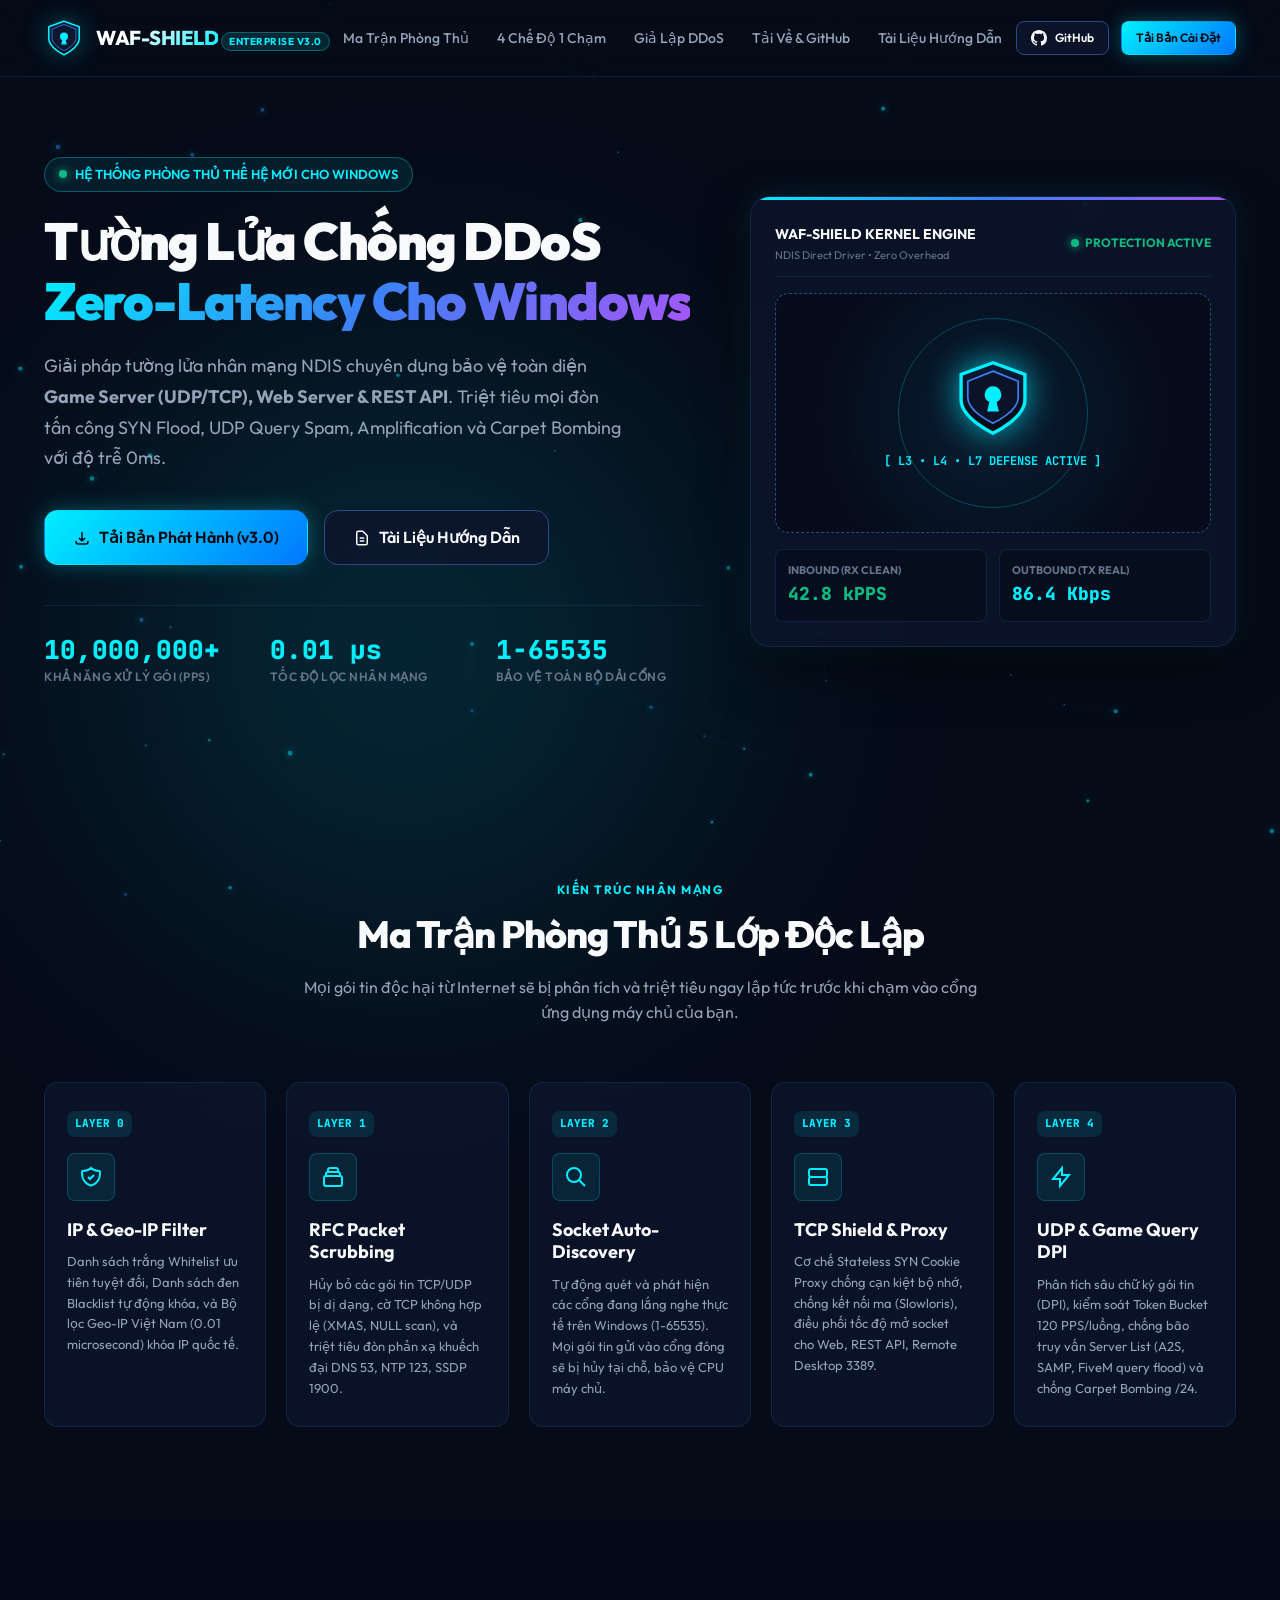
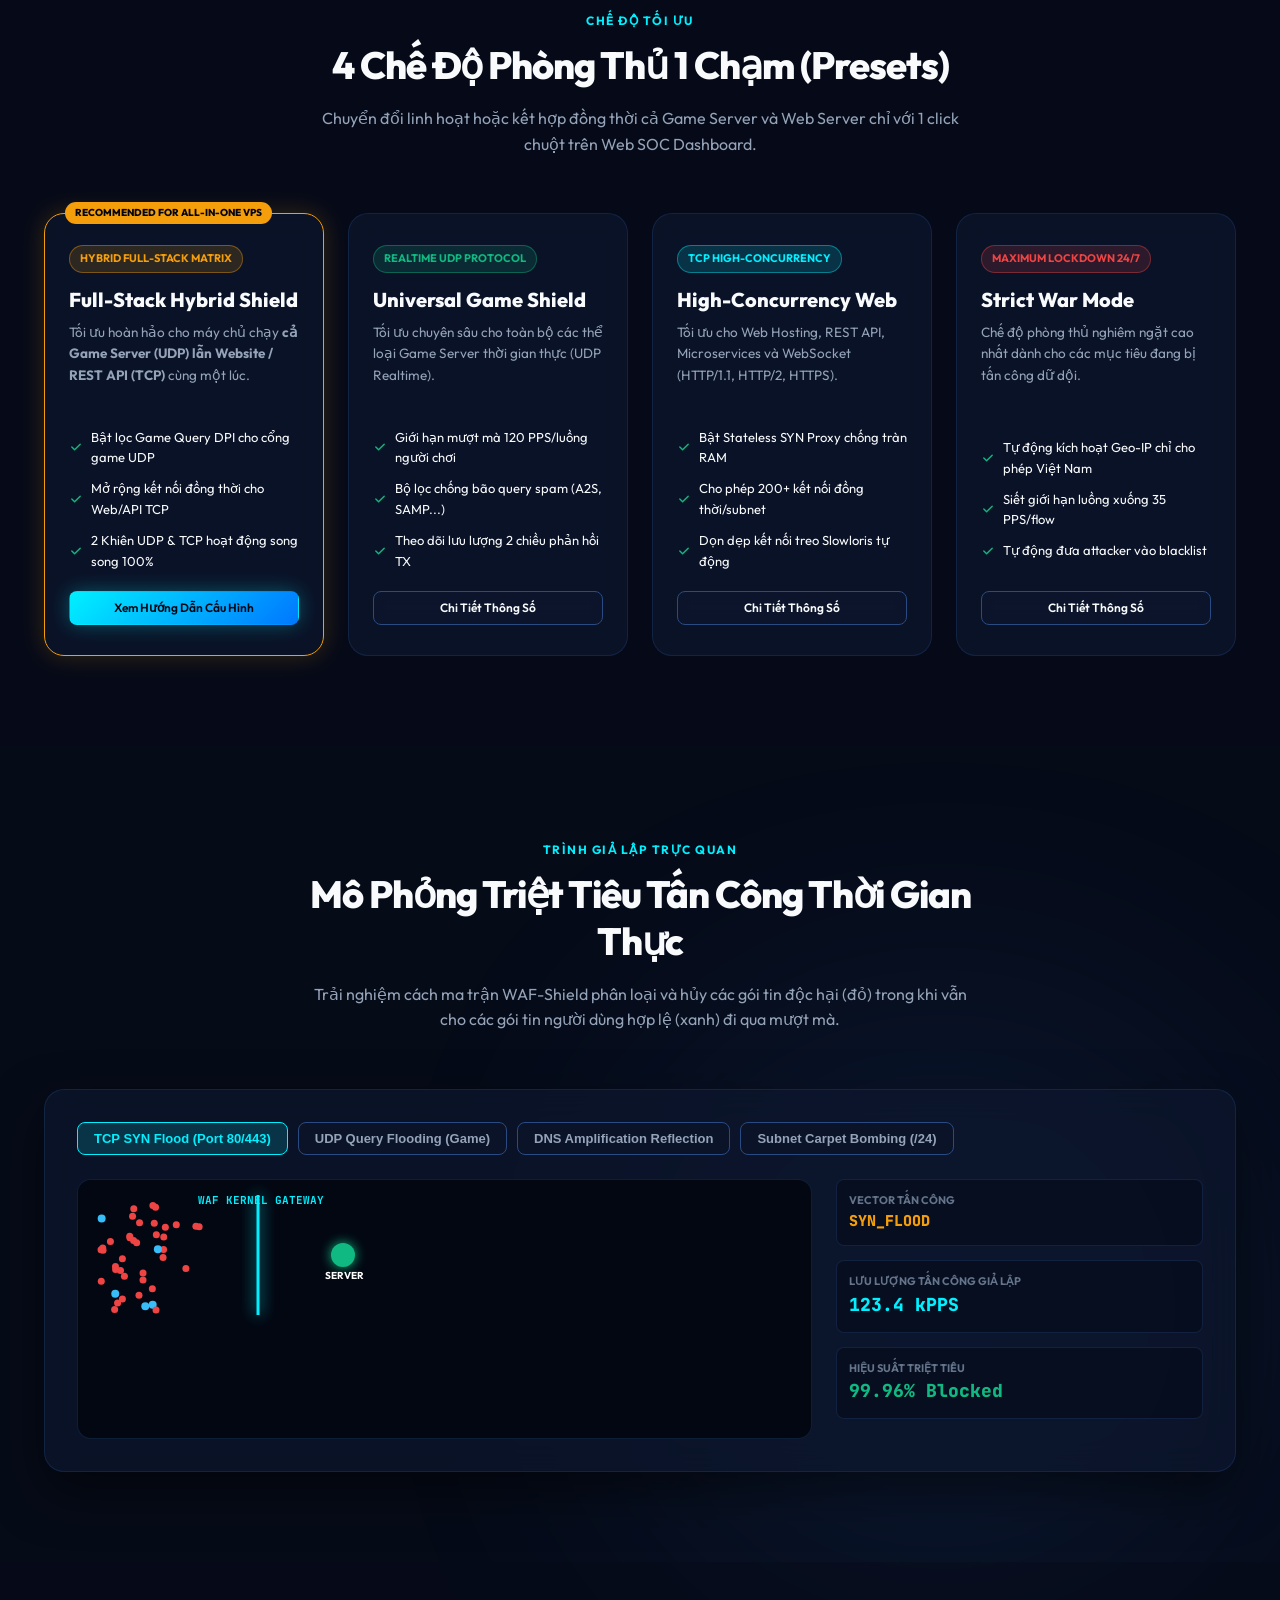
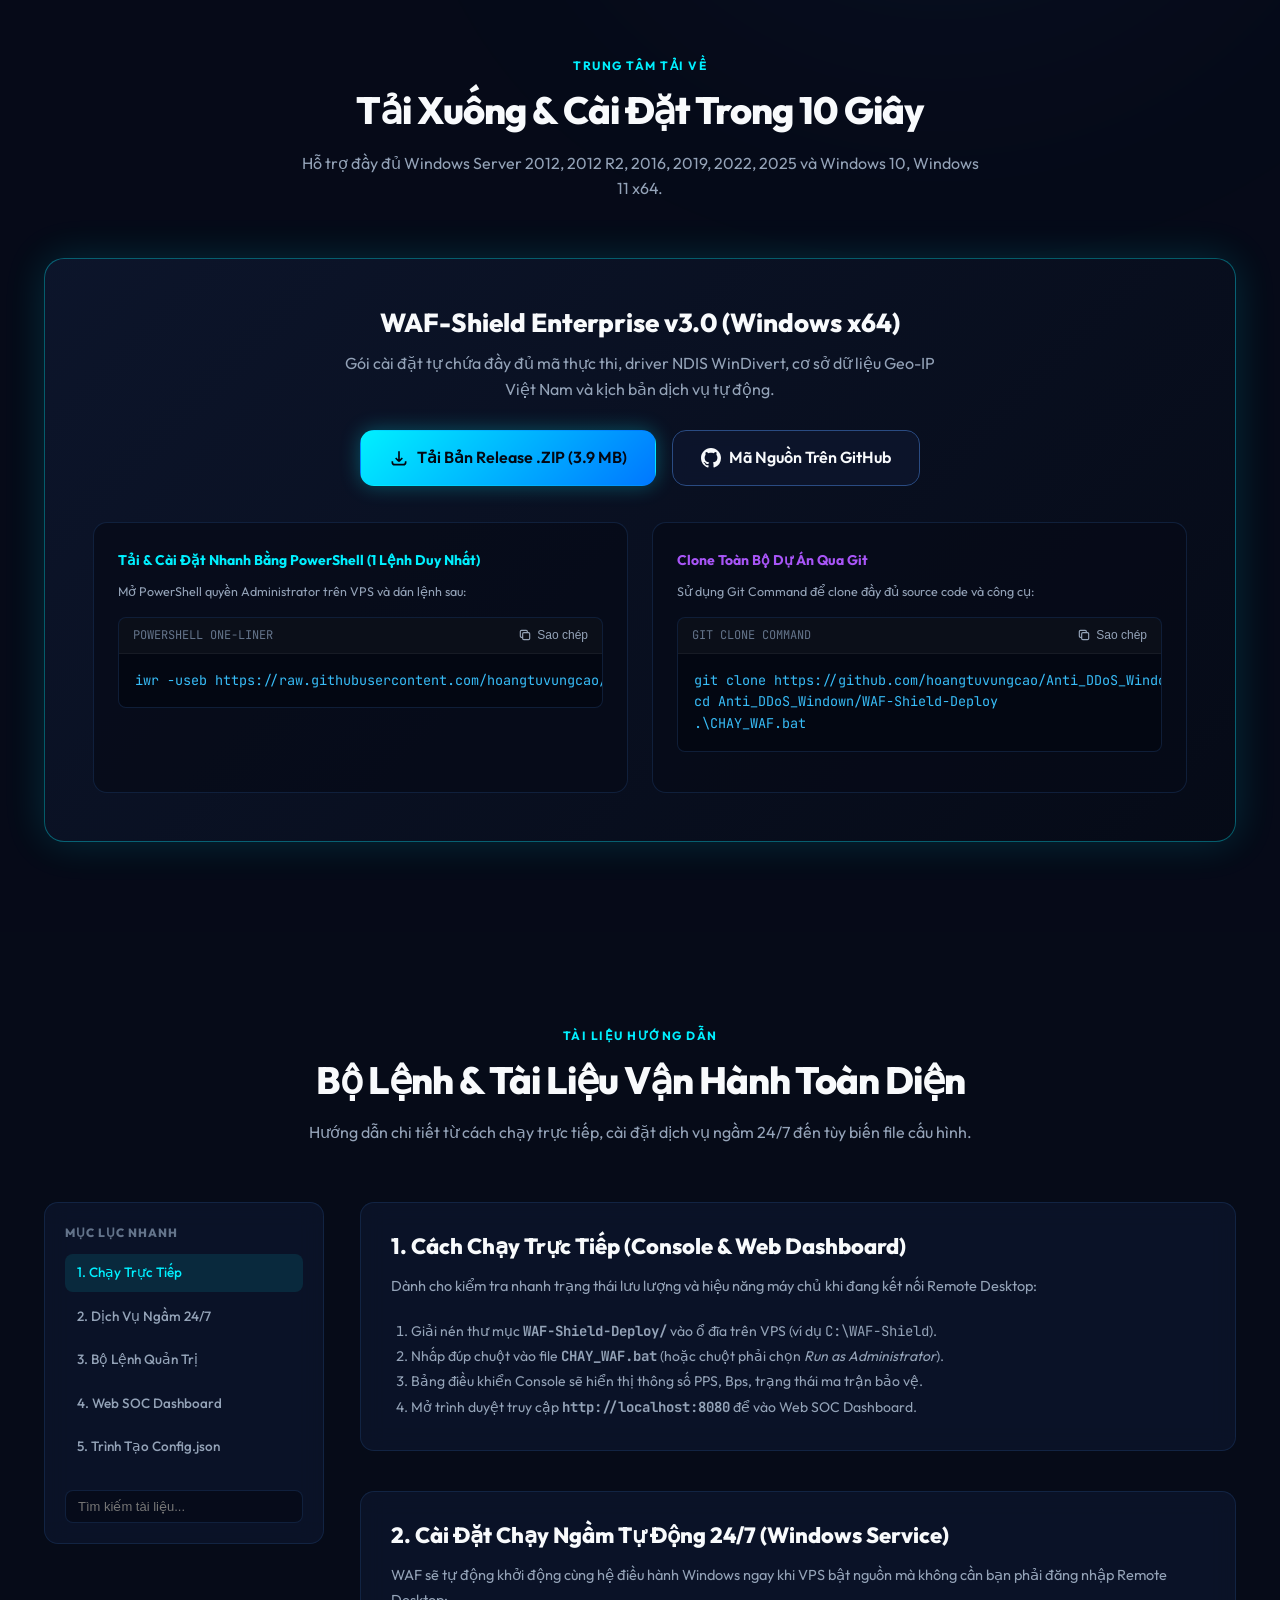
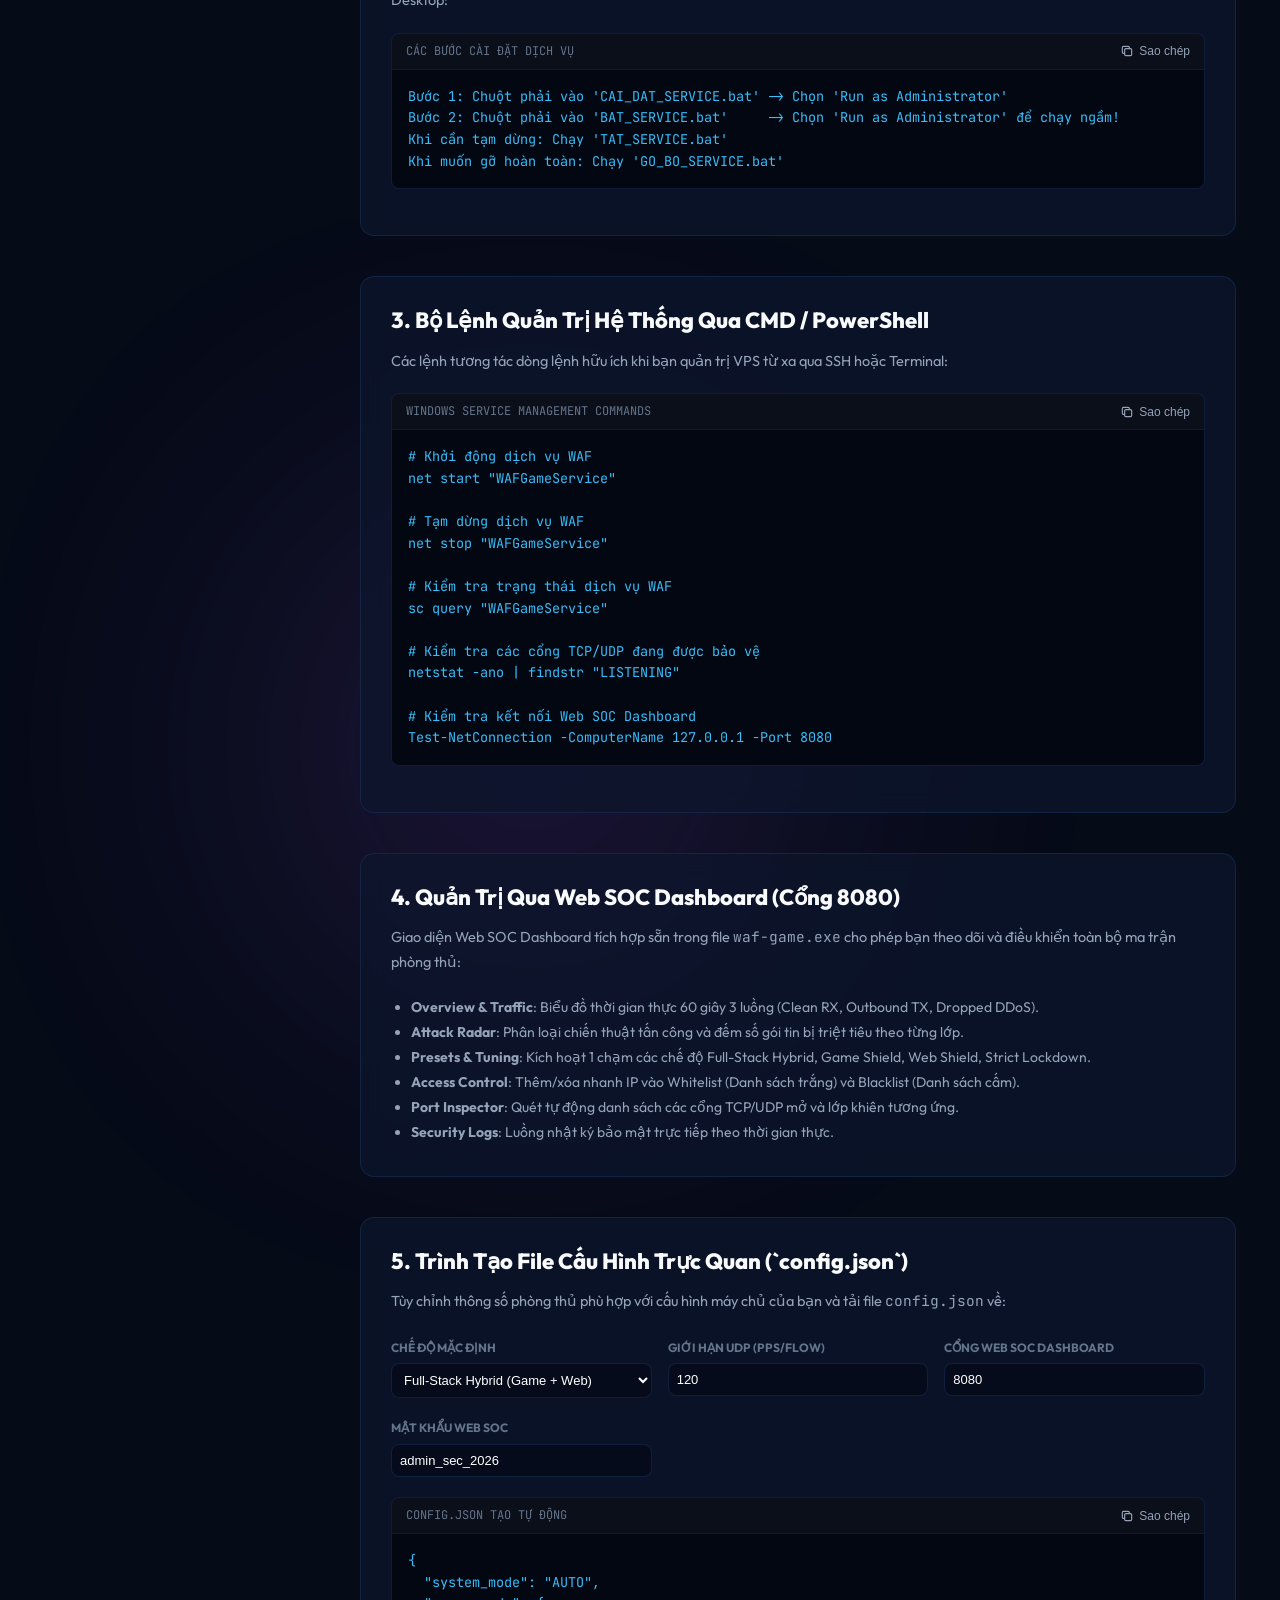
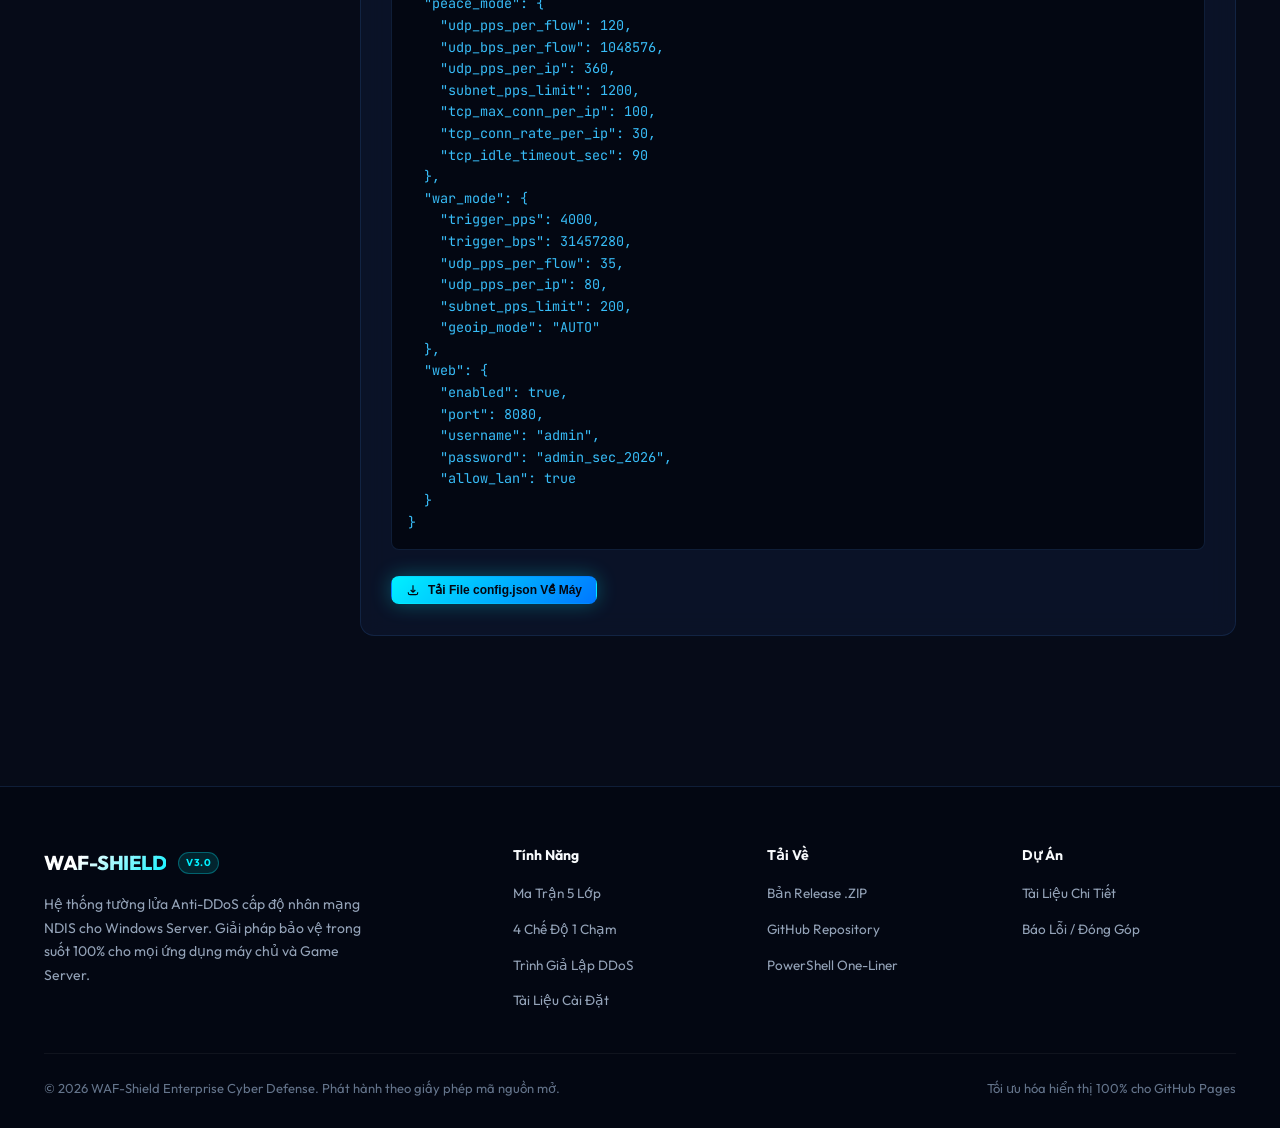
==== docs/index.html @ ff92276e "Update exhibition landing page with professional vector SVG icons" ====
<!DOCTYPE html>
<html lang="vi">
<head>
    <meta charset="UTF-8">
    <meta name="viewport" content="width=device-width, initial-scale=1.0, maximum-scale=1.0, user-scalable=no, viewport-fit=cover">
    <title>WAF-Shield Enterprise v3.0 — Tường Lửa Anti-DDoS Đa Năng Cho Windows</title>
    <meta name="description" content="Hệ thống tường lửa Anti-DDoS chuyên dụng cho Game Server, Web Server và API trên Windows. Tốc độ nhân NDIS, độ trễ 0ms, giám sát 2 chiều RX/TX.">
    <meta name="keywords" content="Anti DDoS Windows, Game Server DDoS Protection, WAF Shield, WinDivert Firewall, Anti SYN Flood, Anti UDP Flood">
    <meta property="og:title" content="WAF-Shield Enterprise v3.0 — Anti-DDoS Firewall">
    <meta property="og:description" content="Bảo vệ toàn diện Game Server và Web Server trên Windows trước các cuộc tấn công DDoS quy mô lớn.">
    <meta property="og:type" content="website">

    <!-- Clean Vector SVG Cyber Favicon -->
    <link rel="icon" type="image/svg+xml" href="data:image/svg+xml,%3Csvg xmlns='http://www.w3.org/2000/svg' viewBox='0 0 24 24' fill='%2300f0ff'%3E%3Cpath d='M12 1L3 5v6c0 5.55 3.84 10.74 9 12 5.16-1.26 9-6.45 9-12V5l-9-4zm0 2.18l7 3.12v4.7c0 4.54-3.08 8.78-7 9.88-3.92-1.1-7-5.34-7-9.88V6.3l7-3.12z'/%3E%3C/svg%3E">

    <!-- CSS Design System -->
    <link rel="stylesheet" href="style.css">
</head>
<body>

    <!-- Cyber Canvas Background -->
    <canvas id="cyberCanvas"></canvas>
    <div class="glow-orb glow-orb-1"></div>
    <div class="glow-orb glow-orb-2"></div>
    <div class="glow-orb glow-orb-3"></div>

    <!-- Navigation Header -->
    <header class="navbar">
        <div class="container nav-container">
            <a href="#" class="nav-brand">
                <svg class="brand-icon" viewBox="0 0 100 100" fill="none" xmlns="http://www.w3.org/2000/svg">
                    <path d="M50 8L88 22V52C88 74 50 92 50 92C50 92 12 74 12 52V22L50 8Z" fill="url(#brandGrad)" stroke="#00f0ff" stroke-width="4"/>
                    <path d="M50 16L80 28V50C80 68 50 82 50 82C50 82 20 68 20 50V28L50 16Z" fill="#0d1830" stroke="#3b82f6" stroke-width="2"/>
                    <circle cx="50" cy="46" r="10" fill="#00f0ff"/>
                    <path d="M46 54L43 66H57L54 54H46Z" fill="#00f0ff"/>
                    <defs>
                        <linearGradient id="brandGrad" x1="50" y1="8" x2="50" y2="92" gradientUnits="userSpaceOnUse">
                            <stop stop-color="#0a1a36"/>
                            <stop offset="1" stop-color="#060c18"/>
                        </linearGradient>
                    </defs>
                </svg>
                <div>
                    <span class="brand-title">WAF-SHIELD</span>
                    <span class="brand-badge">ENTERPRISE v3.0</span>
                </div>
            </a>

            <ul class="nav-menu">
                <li><a href="#features" class="nav-link">Ma Trận Phòng Thủ</a></li>
                <li><a href="#presets" class="nav-link">4 Chế Độ 1 Chạm</a></li>
                <li><a href="#simulator" class="nav-link">Giả Lập DDoS</a></li>
                <li><a href="#download" class="nav-link">Tải Về & GitHub</a></li>
                <li><a href="#docs" class="nav-link">Tài Liệu Hướng Dẫn</a></li>
            </ul>

            <div class="nav-cta">
                <a href="https://github.com/hoangtuvungcao/Anti_DDoS_Windown" target="_blank" class="btn btn-secondary btn-sm">
                    <svg width="16" height="16" fill="currentColor" viewBox="0 0 24 24"><path d="M12 0C5.37 0 0 5.37 0 12c0 5.31 3.435 9.795 8.205 11.385.6.105.825-.255.825-.57 0-.285-.015-1.23-.015-2.235-3.015.555-3.795-.735-4.035-1.41-.135-.345-.72-1.41-1.23-1.695-.42-.225-1.02-.78-.015-.795.945-.015 1.62.87 1.845 1.23 1.08 1.815 2.805 1.305 3.495.99.105-.78.42-1.305.765-1.605-2.67-.3-5.46-1.335-5.46-5.925 0-1.305.465-2.385 1.23-3.225-.12-.3-.54-1.53.12-3.18 0 0 1.005-.315 3.3 1.23.96-.27 1.98-.405 3-.405s2.04.135 3 .405c2.295-1.56 3.3-1.23 3.3-1.23.66 1.65.24 2.88.12 3.18.765.84 1.23 1.905 1.23 3.225 0 4.605-2.805 5.625-5.475 5.925.435.375.81 1.095.81 2.22 0 1.605-.015 2.895-.015 3.3 0 .315.225.69.825.57A12.02 12.02 0 0024 12c0-6.63-5.37-12-12-12z"/></svg>
                    GitHub
                </a>
                <a href="#download" class="btn btn-primary btn-sm">Tải Bản Cài Đặt</a>
            </div>
        </div>
    </header>

    <!-- Hero Section -->
    <section class="hero">
        <div class="container hero-grid">
            <div>
                <div class="hero-tag">
                    <span class="pulse-dot"></span>
                    HỆ THỐNG PHÒNG THỦ THẾ HỆ MỚI CHO WINDOWS
                </div>
                <h1 class="hero-title">
                    Tường Lửa Chống DDoS <br>
                    <span class="gradient-text">Zero-Latency Cho Windows</span>
                </h1>
                <p class="hero-desc">
                    Giải pháp tường lửa nhân mạng NDIS chuyên dụng bảo vệ toàn diện <b>Game Server (UDP/TCP), Web Server & REST API</b>. Triệt tiêu mọi đòn tấn công SYN Flood, UDP Query Spam, Amplification và Carpet Bombing với độ trễ 0ms.
                </p>
                <div class="hero-actions">
                    <a href="#download" class="btn btn-primary btn-lg">
                        <svg width="18" height="18" fill="none" stroke="currentColor" stroke-width="2" viewBox="0 0 24 24"><path d="M4 16v1a3 3 0 003 3h10a3 3 0 003-3v-1m-4-4l-4 4m0 0l-4-4m4 4V4"/></svg>
                        Tải Bản Phát Hành (v3.0)
                    </a>
                    <a href="#docs" class="btn btn-secondary btn-lg">
                        <svg width="18" height="18" fill="none" stroke="currentColor" stroke-width="2" viewBox="0 0 24 24"><path d="M9 12h6m-6 4h6m2 5H7a2 2 0 01-2-2V5a2 2 0 012-2h5.586a1 1 0 01.707.293l5.414 5.414a1 1 0 01.293.707V19a2 2 0 01-2 2z"/></svg>
                        Tài Liệu Hướng Dẫn
                    </a>
                </div>
                <div class="hero-metrics">
                    <div class="metric-box">
                        <h4>10,000,000+</h4>
                        <p>Khả Năng Xử Lý Gói (PPS)</p>
                    </div>
                    <div class="metric-box">
                        <h4>0.01 µs</h4>
                        <p>Tốc Độ Lọc Nhân Mạng</p>
                    </div>
                    <div class="metric-box">
                        <h4>1-65535</h4>
                        <p>Bảo Vệ Toàn Bộ Dải Cổng</p>
                    </div>
                </div>
            </div>

            <!-- Hero Interactive Widget -->
            <div class="hero-widget">
                <div class="widget-header">
                    <div>
                        <b style="font-size:14px;">WAF-SHIELD KERNEL ENGINE</b>
                        <p style="font-size:11px; color:var(--text-muted);">NDIS Direct Driver • Zero Overhead</p>
                    </div>
                    <div class="widget-status">
                        <span class="pulse-dot"></span>
                        PROTECTION ACTIVE
                    </div>
                </div>

                <div class="widget-visual">
                    <div class="shield-radar-ring"></div>
                    <svg class="shield-center-icon" viewBox="0 0 100 100" fill="none" xmlns="http://www.w3.org/2000/svg">
                        <path d="M50 8L88 22V52C88 74 50 92 50 92C50 92 12 74 12 52V22L50 8Z" fill="url(#heroGrad)" stroke="#00f0ff" stroke-width="4"/>
                        <path d="M50 18L80 30V50C80 66 50 80 50 80C50 80 20 66 20 50V30L50 18Z" fill="#0b1329" stroke="#3b82f6" stroke-width="2"/>
                        <circle cx="50" cy="46" r="10" fill="#00f0ff"/>
                        <path d="M46 54L43 66H57L54 54H46Z" fill="#00f0ff"/>
                        <defs>
                            <linearGradient id="heroGrad" x1="50" y1="8" x2="50" y2="92" gradientUnits="userSpaceOnUse">
                                <stop stop-color="#0a1a36"/>
                                <stop offset="1" stop-color="#040812"/>
                            </linearGradient>
                        </defs>
                    </svg>
                    <div style="font-size:12px; font-weight:700; color:var(--cyan); margin-top:12px; font-family:var(--font-mono);">
                        [ L3 • L4 • L7 DEFENSE ACTIVE ]
                    </div>
                </div>

                <div class="widget-stream">
                    <div class="stream-card">
                        <div class="stream-title">Inbound (RX Clean)</div>
                        <div class="stream-val" style="color:var(--green);">42.8 kPPS</div>
                    </div>
                    <div class="stream-card">
                        <div class="stream-title">Outbound (TX Real)</div>
                        <div class="stream-val" style="color:var(--cyan);">86.4 Kbps</div>
                    </div>
                </div>
            </div>
        </div>
    </section>

    <!-- 5-Layer Defense Architecture -->
    <section id="features" class="section">
        <div class="container">
            <div class="section-header">
                <span class="section-tag">KIẾN TRÚC NHÂN MẠNG</span>
                <h2 class="section-title">Ma Trận Phòng Thủ 5 Lớp Độc Lập</h2>
                <p class="section-desc">Mọi gói tin độc hại từ Internet sẽ bị phân tích và triệt tiêu ngay lập tức trước khi chạm vào cổng ứng dụng máy chủ của bạn.</p>
            </div>

            <div class="arch-grid">
                <!-- Layer 0 -->
                <div class="layer-card">
                    <span class="layer-num">LAYER 0</span>
                    <div class="layer-icon-wrap">
                        <svg class="layer-svg" fill="none" stroke="currentColor" stroke-width="2" viewBox="0 0 24 24"><path d="M9 12l2 2 4-4m5.618-4.016A11.955 11.955 0 0112 2.944a11.955 11.955 0 01-8.618 3.04A12.02 12.02 0 003 9c0 5.591 3.824 10.29 9 11.622 5.176-1.332 9-6.03 9-11.622 0-1.042-.133-2.052-.382-3.016z"/></svg>
                    </div>
                    <h3 class="layer-title">IP & Geo-IP Filter</h3>
                    <p class="layer-desc">Danh sách trắng Whitelist ưu tiên tuyệt đối, Danh sách đen Blacklist tự động khóa, và Bộ lọc Geo-IP Việt Nam (0.01 microsecond) khóa IP quốc tế.</p>
                </div>

                <!-- Layer 1 -->
                <div class="layer-card">
                    <span class="layer-num">LAYER 1</span>
                    <div class="layer-icon-wrap">
                        <svg class="layer-svg" fill="none" stroke="currentColor" stroke-width="2" viewBox="0 0 24 24"><path d="M19 11H5m14 0a2 2 0 012 2v6a2 2 0 01-2 2H5a2 2 0 01-2-2v-6a2 2 0 012-2m14 0V9a2 2 0 00-2-2M5 11V9a2 2 0 012-2m0 0V5a2 2 0 012-2h6a2 2 0 012 2v2M7 7h10"/></svg>
                    </div>
                    <h3 class="layer-title">RFC Packet Scrubbing</h3>
                    <p class="layer-desc">Hủy bỏ các gói tin TCP/UDP bị dị dạng, cờ TCP không hợp lệ (XMAS, NULL scan), và triệt tiêu đòn phản xạ khuếch đại DNS 53, NTP 123, SSDP 1900.</p>
                </div>

                <!-- Layer 2 -->
                <div class="layer-card">
                    <span class="layer-num">LAYER 2</span>
                    <div class="layer-icon-wrap">
                        <svg class="layer-svg" fill="none" stroke="currentColor" stroke-width="2" viewBox="0 0 24 24"><path d="M21 21l-6-6m2-5a7 7 0 11-14 0 7 7 0 0114 0z"/></svg>
                    </div>
                    <h3 class="layer-title">Socket Auto-Discovery</h3>
                    <p class="layer-desc">Tự động quét và phát hiện các cổng đang lắng nghe thực tế trên Windows (1-65535). Mọi gói tin gửi vào cổng đóng sẽ bị hủy tại chỗ, bảo vệ CPU máy chủ.</p>
                </div>

                <!-- Layer 3 -->
                <div class="layer-card">
                    <span class="layer-num">LAYER 3</span>
                    <div class="layer-icon-wrap">
                        <svg class="layer-svg" fill="none" stroke="currentColor" stroke-width="2" viewBox="0 0 24 24"><path d="M5 12h14M5 12a2 2 0 01-2-2V6a2 2 0 012-2h14a2 2 0 012 2v4a2 2 0 01-2 2M5 12a2 2 0 00-2 2v4a2 2 0 002 2h14a2 2 0 002-2v-4a2 2 0 00-2-2m-2-4h.01M17 16h.01"/></svg>
                    </div>
                    <h3 class="layer-title">TCP Shield & Proxy</h3>
                    <p class="layer-desc">Cơ chế Stateless SYN Cookie Proxy chống cạn kiệt bộ nhớ, chống kết nối ma (Slowloris), điều phối tốc độ mở socket cho Web, REST API, Remote Desktop 3389.</p>
                </div>

                <!-- Layer 4 -->
                <div class="layer-card">
                    <span class="layer-num">LAYER 4</span>
                    <div class="layer-icon-wrap">
                        <svg class="layer-svg" fill="none" stroke="currentColor" stroke-width="2" viewBox="0 0 24 24"><path d="M13 10V3L4 14h7v7l9-11h-7z"/></svg>
                    </div>
                    <h3 class="layer-title">UDP & Game Query DPI</h3>
                    <p class="layer-desc">Phân tích sâu chữ ký gói tin (DPI), kiểm soát Token Bucket 120 PPS/luồng, chống bão truy vấn Server List (A2S, SAMP, FiveM query flood) và chống Carpet Bombing /24.</p>
                </div>
            </div>
        </div>
    </section>

    <!-- 4 Instant Presets -->
    <section id="presets" class="section" style="background:rgba(6, 11, 24, 0.5);">
        <div class="container">
            <div class="section-header">
                <span class="section-tag">CHẾ ĐỘ TỐI ƯU</span>
                <h2 class="section-title">4 Chế Độ Phòng Thủ 1 Chạm (Presets)</h2>
                <p class="section-desc">Chuyển đổi linh hoạt hoặc kết hợp đồng thời cả Game Server và Web Server chỉ với 1 click chuột trên Web SOC Dashboard.</p>
            </div>

            <div class="presets-grid">
                <!-- Preset 1: Hybrid -->
                <div class="preset-item featured">
                    <div class="preset-item-header">
                        <span class="preset-badge" style="background:rgba(245, 158, 11, 0.15); color:var(--yellow); border:1px solid rgba(245, 158, 11, 0.4);">HYBRID FULL-STACK MATRIX</span>
                        <h3 class="preset-title">Full-Stack Hybrid Shield</h3>
                        <p class="preset-desc">Tối ưu hoàn hảo cho máy chủ chạy <b>cả Game Server (UDP) lẫn Website / REST API (TCP)</b> cùng một lúc.</p>
                    </div>
                    <ul class="preset-specs">
                        <li><svg width="14" height="14" fill="currentColor" viewBox="0 0 20 20"><path fill-rule="evenodd" d="M16.707 5.293a1 1 0 010 1.414l-8 8a1 1 0 01-1.414 0l-4-4a1 1 0 011.414-1.414L8 12.586l7.293-7.293a1 1 0 011.414 0z" clip-rule="evenodd"></path></svg> Bật lọc Game Query DPI cho cổng game UDP</li>
                        <li><svg width="14" height="14" fill="currentColor" viewBox="0 0 20 20"><path fill-rule="evenodd" d="M16.707 5.293a1 1 0 010 1.414l-8 8a1 1 0 01-1.414 0l-4-4a1 1 0 011.414-1.414L8 12.586l7.293-7.293a1 1 0 011.414 0z" clip-rule="evenodd"></path></svg> Mở rộng kết nối đồng thời cho Web/API TCP</li>
                        <li><svg width="14" height="14" fill="currentColor" viewBox="0 0 20 20"><path fill-rule="evenodd" d="M16.707 5.293a1 1 0 010 1.414l-8 8a1 1 0 01-1.414 0l-4-4a1 1 0 011.414-1.414L8 12.586l7.293-7.293a1 1 0 011.414 0z" clip-rule="evenodd"></path></svg> 2 Khiên UDP & TCP hoạt động song song 100%</li>
                    </ul>
                    <a href="#docs" class="btn btn-primary btn-sm">Xem Hướng Dẫn Cấu Hình</a>
                </div>

                <!-- Preset 2: Game -->
                <div class="preset-item">
                    <div class="preset-item-header">
                        <span class="preset-badge" style="background:rgba(16, 185, 129, 0.15); color:var(--green); border:1px solid rgba(16, 185, 129, 0.4);">REALTIME UDP PROTOCOL</span>
                        <h3 class="preset-title">Universal Game Shield</h3>
                        <p class="preset-desc">Tối ưu chuyên sâu cho toàn bộ các thể loại Game Server thời gian thực (UDP Realtime).</p>
                    </div>
                    <ul class="preset-specs">
                        <li><svg width="14" height="14" fill="currentColor" viewBox="0 0 20 20"><path fill-rule="evenodd" d="M16.707 5.293a1 1 0 010 1.414l-8 8a1 1 0 01-1.414 0l-4-4a1 1 0 011.414-1.414L8 12.586l7.293-7.293a1 1 0 011.414 0z" clip-rule="evenodd"></path></svg> Giới hạn mượt mà 120 PPS/luồng người chơi</li>
                        <li><svg width="14" height="14" fill="currentColor" viewBox="0 0 20 20"><path fill-rule="evenodd" d="M16.707 5.293a1 1 0 010 1.414l-8 8a1 1 0 01-1.414 0l-4-4a1 1 0 011.414-1.414L8 12.586l7.293-7.293a1 1 0 011.414 0z" clip-rule="evenodd"></path></svg> Bộ lọc chống bão query spam (A2S, SAMP...)</li>
                        <li><svg width="14" height="14" fill="currentColor" viewBox="0 0 20 20"><path fill-rule="evenodd" d="M16.707 5.293a1 1 0 010 1.414l-8 8a1 1 0 01-1.414 0l-4-4a1 1 0 011.414-1.414L8 12.586l7.293-7.293a1 1 0 011.414 0z" clip-rule="evenodd"></path></svg> Theo dõi lưu lượng 2 chiều phản hồi TX</li>
                    </ul>
                    <a href="#docs" class="btn btn-secondary btn-sm">Chi Tiết Thông Số</a>
                </div>

                <!-- Preset 3: Web -->
                <div class="preset-item">
                    <div class="preset-item-header">
                        <span class="preset-badge" style="background:rgba(0, 240, 255, 0.15); color:var(--cyan); border:1px solid rgba(0, 240, 255, 0.4);">TCP HIGH-CONCURRENCY</span>
                        <h3 class="preset-title">High-Concurrency Web</h3>
                        <p class="preset-desc">Tối ưu cho Web Hosting, REST API, Microservices và WebSocket (HTTP/1.1, HTTP/2, HTTPS).</p>
                    </div>
                    <ul class="preset-specs">
                        <li><svg width="14" height="14" fill="currentColor" viewBox="0 0 20 20"><path fill-rule="evenodd" d="M16.707 5.293a1 1 0 010 1.414l-8 8a1 1 0 01-1.414 0l-4-4a1 1 0 011.414-1.414L8 12.586l7.293-7.293a1 1 0 011.414 0z" clip-rule="evenodd"></path></svg> Bật Stateless SYN Proxy chống tràn RAM</li>
                        <li><svg width="14" height="14" fill="currentColor" viewBox="0 0 20 20"><path fill-rule="evenodd" d="M16.707 5.293a1 1 0 010 1.414l-8 8a1 1 0 01-1.414 0l-4-4a1 1 0 011.414-1.414L8 12.586l7.293-7.293a1 1 0 011.414 0z" clip-rule="evenodd"></path></svg> Cho phép 200+ kết nối đồng thời/subnet</li>
                        <li><svg width="14" height="14" fill="currentColor" viewBox="0 0 20 20"><path fill-rule="evenodd" d="M16.707 5.293a1 1 0 010 1.414l-8 8a1 1 0 01-1.414 0l-4-4a1 1 0 011.414-1.414L8 12.586l7.293-7.293a1 1 0 011.414 0z" clip-rule="evenodd"></path></svg> Dọn dẹp kết nối treo Slowloris tự động</li>
                    </ul>
                    <a href="#docs" class="btn btn-secondary btn-sm">Chi Tiết Thông Số</a>
                </div>

                <!-- Preset 4: Strict -->
                <div class="preset-item">
                    <div class="preset-item-header">
                        <span class="preset-badge" style="background:rgba(239, 68, 68, 0.15); color:var(--red); border:1px solid rgba(239, 68, 68, 0.4);">MAXIMUM LOCKDOWN 24/7</span>
                        <h3 class="preset-title">Strict War Mode</h3>
                        <p class="preset-desc">Chế độ phòng thủ nghiêm ngặt cao nhất dành cho các mục tiêu đang bị tấn công dữ dội.</p>
                    </div>
                    <ul class="preset-specs">
                        <li><svg width="14" height="14" fill="currentColor" viewBox="0 0 20 20"><path fill-rule="evenodd" d="M16.707 5.293a1 1 0 010 1.414l-8 8a1 1 0 01-1.414 0l-4-4a1 1 0 011.414-1.414L8 12.586l7.293-7.293a1 1 0 011.414 0z" clip-rule="evenodd"></path></svg> Tự động kích hoạt Geo-IP chỉ cho phép Việt Nam</li>
                        <li><svg width="14" height="14" fill="currentColor" viewBox="0 0 20 20"><path fill-rule="evenodd" d="M16.707 5.293a1 1 0 010 1.414l-8 8a1 1 0 01-1.414 0l-4-4a1 1 0 011.414-1.414L8 12.586l7.293-7.293a1 1 0 011.414 0z" clip-rule="evenodd"></path></svg> Siết giới hạn luồng xuống 35 PPS/flow</li>
                        <li><svg width="14" height="14" fill="currentColor" viewBox="0 0 20 20"><path fill-rule="evenodd" d="M16.707 5.293a1 1 0 010 1.414l-8 8a1 1 0 01-1.414 0l-4-4a1 1 0 011.414-1.414L8 12.586l7.293-7.293a1 1 0 011.414 0z" clip-rule="evenodd"></path></svg> Tự động đưa attacker vào blacklist</li>
                    </ul>
                    <a href="#docs" class="btn btn-secondary btn-sm">Chi Tiết Thông Số</a>
                </div>
            </div>
        </div>
    </section>

    <!-- Interactive DDoS Simulator -->
    <section id="simulator" class="section">
        <div class="container">
            <div class="section-header">
                <span class="section-tag">TRÌNH GIẢ LẬP TRỰC QUAN</span>
                <h2 class="section-title">Mô Phỏng Triệt Tiêu Tấn Công Thời Gian Thực</h2>
                <p class="section-desc">Trải nghiệm cách ma trận WAF-Shield phân loại và hủy các gói tin độc hại (đỏ) trong khi vẫn cho các gói tin người dùng hợp lệ (xanh) đi qua mượt mà.</p>
            </div>

            <div class="simulator-container">
                <div class="sim-controls">
                    <div class="sim-attacks">
                        <button class="sim-btn active" onclick="switchSimAttack('SYN_FLOOD')">TCP SYN Flood (Port 80/443)</button>
                        <button class="sim-btn" onclick="switchSimAttack('UDP_QUERY_SPAM')">UDP Query Flooding (Game)</button>
                        <button class="sim-btn" onclick="switchSimAttack('DNS_AMPLIFICATION')">DNS Amplification Reflection</button>
                        <button class="sim-btn" onclick="switchSimAttack('CARPET_BOMBING')">Subnet Carpet Bombing (/24)</button>
                    </div>
                </div>

                <div class="sim-display">
                    <div class="sim-canvas-box">
                        <canvas id="simCanvas"></canvas>
                    </div>

                    <div class="sim-stats-box">
                        <div class="stream-card">
                            <div class="stream-title">Vector Tấn Công</div>
                            <div class="stream-val" id="simStatVector" style="color:var(--yellow); font-size:15px;">SYN_FLOOD</div>
                        </div>
                        <div class="stream-card">
                            <div class="stream-title">Lưu Lượng Tấn Công Giả Lập</div>
                            <div class="stream-val" id="simStatPPS" style="color:var(--cyan);">124.5 kPPS</div>
                        </div>
                        <div class="stream-card">
                            <div class="stream-title">Hiệu Suất Triệt Tiêu</div>
                            <div class="stream-val" id="simStatDrop" style="color:var(--green);">99.89% Blocked</div>
                        </div>
                    </div>
                </div>
            </div>
        </div>
    </section>

    <!-- Download & GitHub Release Center -->
    <section id="download" class="section" style="background:rgba(6, 11, 24, 0.5);">
        <div class="container">
            <div class="section-header">
                <span class="section-tag">TRUNG TÂM TẢI VỀ</span>
                <h2 class="section-title">Tải Xuống & Cài Đặt Trong 10 Giây</h2>
                <p class="section-desc">Hỗ trợ đầy đủ Windows Server 2012, 2012 R2, 2016, 2019, 2022, 2025 và Windows 10, Windows 11 x64.</p>
            </div>

            <div class="download-card">
                <h3 style="font-size:26px; font-weight:800; margin-bottom:12px;">WAF-Shield Enterprise v3.0 (Windows x64)</h3>
                <p style="color:var(--text-secondary); max-width:600px; margin:0 auto 28px;">
                    Gói cài đặt tự chứa đầy đủ mã thực thi, driver NDIS WinDivert, cơ sở dữ liệu Geo-IP Việt Nam và kịch bản dịch vụ tự động.
                </p>

                <div style="display:flex; justify-content:center; gap:16px; flex-wrap:wrap; margin-bottom:30px;">
                    <a href="https://github.com/hoangtuvungcao/Anti_DDoS_Windown/releases/latest/download/WAF-Shield-Windows-Release.zip" class="btn btn-primary btn-lg">
                        <svg width="20" height="20" fill="none" stroke="currentColor" stroke-width="2" viewBox="0 0 24 24"><path d="M4 16v1a3 3 0 003 3h10a3 3 0 003-3v-1m-4-4l-4 4m0 0l-4-4m4 4V4"/></svg>
                        Tải Bản Release .ZIP (3.9 MB)
                    </a>
                    <a href="https://github.com/hoangtuvungcao/Anti_DDoS_Windown" target="_blank" class="btn btn-secondary btn-lg">
                        <svg width="20" height="20" fill="currentColor" viewBox="0 0 24 24"><path d="M12 0C5.37 0 0 5.37 0 12c0 5.31 3.435 9.795 8.205 11.385.6.105.825-.255.825-.57 0-.285-.015-1.23-.015-2.235-3.015.555-3.795-.735-4.035-1.41-.135-.345-.72-1.41-1.23-1.695-.42-.225-1.02-.78-.015-.795.945-.015 1.62.87 1.845 1.23 1.08 1.815 2.805 1.305 3.495.99.105-.78.42-1.305.765-1.605-2.67-.3-5.46-1.335-5.46-5.925 0-1.305.465-2.385 1.23-3.225-.12-.3-.54-1.53.12-3.18 0 0 1.005-.315 3.3 1.23.96-.27 1.98-.405 3-.405s2.04.135 3 .405c2.295-1.56 3.3-1.23 3.3-1.23.66 1.65.24 2.88.12 3.18.765.84 1.23 1.905 1.23 3.225 0 4.605-2.805 5.625-5.475 5.925.435.375.81 1.095.81 2.22 0 1.605-.015 2.895-.015 3.3 0 .315.225.69.825.57A12.02 12.02 0 0024 12c0-6.63-5.37-12-12-12z"/></svg>
                        Mã Nguồn Trên GitHub
                    </a>
                </div>

                <div class="download-grid">
                    <div class="dl-box">
                        <b style="color:var(--cyan); font-size:14px;">Tải & Cài Đặt Nhanh Bằng PowerShell (1 Lệnh Duy Nhất)</b>
                        <p style="font-size:12.5px; color:var(--text-secondary); margin:8px 0 12px;">Mở PowerShell quyền Administrator trên VPS và dán lệnh sau:</p>
                        <div class="code-container">
                            <div class="code-header">
                                <span>POWERSHELL ONE-LINER</span>
                                <button class="code-copy-btn" onclick="copyCode('psCmd', 'lệnh PowerShell')"><svg width="14" height="14" fill="none" stroke="currentColor" stroke-width="2" viewBox="0 0 24 24"><path d="M8 16H6a2 2 0 01-2-2V6a2 2 0 012-2h8a2 2 0 012 2v2m-6 12h8a2 2 0 002-2v-8a2 2 0 00-2-2h-8a2 2 0 00-2 2v8a2 2 0 002 2z"/></svg> Sao chép</button>
                            </div>
                            <pre class="code-box" id="psCmd">iwr -useb https://raw.githubusercontent.com/hoangtuvungcao/Anti_DDoS_Windown/main/WAF-Shield-Windows-Release.zip -OutFile WAF-Shield.zip; Expand-Archive WAF-Shield.zip -DestinationPath C:\WAF-Shield -Force; cd C:\WAF-Shield\WAF-Shield-Deploy; .\CHAY_WAF.bat</pre>
                        </div>
                    </div>

                    <div class="dl-box">
                        <b style="color:var(--purple); font-size:14px;">Clone Toàn Bộ Dự Án Qua Git</b>
                        <p style="font-size:12.5px; color:var(--text-secondary); margin:8px 0 12px;">Sử dụng Git Command để clone đầy đủ source code và công cụ:</p>
                        <div class="code-container">
                            <div class="code-header">
                                <span>GIT CLONE COMMAND</span>
                                <button class="code-copy-btn" onclick="copyCode('gitCmd', 'lệnh Git')"><svg width="14" height="14" fill="none" stroke="currentColor" stroke-width="2" viewBox="0 0 24 24"><path d="M8 16H6a2 2 0 01-2-2V6a2 2 0 012-2h8a2 2 0 012 2v2m-6 12h8a2 2 0 002-2v-8a2 2 0 00-2-2h-8a2 2 0 00-2 2v8a2 2 0 002 2z"/></svg> Sao chép</button>
                            </div>
                            <pre class="code-box" id="gitCmd">git clone https://github.com/hoangtuvungcao/Anti_DDoS_Windown.git
cd Anti_DDoS_Windown/WAF-Shield-Deploy
.\CHAY_WAF.bat</pre>
                        </div>
                    </div>
                </div>
            </div>
        </div>
    </section>

    <!-- Comprehensive Documentation & Commands Guide -->
    <section id="docs" class="section">
        <div class="container">
            <div class="section-header">
                <span class="section-tag">TÀI LIỆU HƯỚNG DẪN</span>
                <h2 class="section-title">Bộ Lệnh & Tài Liệu Vận Hành Toàn Diện</h2>
                <p class="section-desc">Hướng dẫn chi tiết từ cách chạy trực tiếp, cài đặt dịch vụ ngầm 24/7 đến tùy biến file cấu hình.</p>
            </div>

            <div class="docs-wrapper">
                <aside class="docs-sidebar">
                    <div class="docs-nav-title">Mục Lục Nhanh</div>
                    <ul class="docs-nav-list">
                        <li class="docs-nav-item active"><a href="#doc-quickstart">1. Chạy Trực Tiếp</a></li>
                        <li class="docs-nav-item"><a href="#doc-service">2. Dịch Vụ Ngầm 24/7</a></li>
                        <li class="docs-nav-item"><a href="#doc-cmds">3. Bộ Lệnh Quản Trị</a></li>
                        <li class="docs-nav-item"><a href="#doc-web">4. Web SOC Dashboard</a></li>
                        <li class="docs-nav-item"><a href="#doc-config">5. Trình Tạo Config.json</a></li>
                    </ul>

                    <div style="margin-top:24px;">
                        <input type="text" id="docsSearchInput" placeholder="Tìm kiếm tài liệu..." style="width:100%; padding:8px 12px; background:rgba(6,11,24,0.7); border:1px solid var(--border-dim); border-radius:var(--radius-sm); color:#fff; font-size:13px;">
                    </div>
                </aside>

                <div class="docs-content">
                    <!-- Doc 1 -->
                    <div class="docs-block" id="doc-quickstart">
                        <h3>1. Cách Chạy Trực Tiếp (Console & Web Dashboard)</h3>
                        <p>Dành cho kiểm tra nhanh trạng thái lưu lượng và hiệu năng máy chủ khi đang kết nối Remote Desktop:</p>
                        <ol style="margin-left:20px; color:var(--text-secondary); line-height:1.8; font-size:14px;">
                            <li>Giải nén thư mục <b><code>WAF-Shield-Deploy/</code></b> vào ổ đĩa trên VPS (ví dụ <code>C:\WAF-Shield</code>).</li>
                            <li>Nhấp đúp chuột vào file <b><code>CHAY_WAF.bat</code></b> (hoặc chuột phải chọn <i>Run as Administrator</i>).</li>
                            <li>Bảng điều khiển Console sẽ hiển thị thông số PPS, Bps, trạng thái ma trận bảo vệ.</li>
                            <li>Mở trình duyệt truy cập <b><code>http://localhost:8080</code></b> để vào Web SOC Dashboard.</li>
                        </ol>
                    </div>

                    <!-- Doc 2 -->
                    <div class="docs-block" id="doc-service">
                        <h3>2. Cài Đặt Chạy Ngầm Tự Động 24/7 (Windows Service)</h3>
                        <p>WAF sẽ tự động khởi động cùng hệ điều hành Windows ngay khi VPS bật nguồn mà không cần bạn phải đăng nhập Remote Desktop:</p>
                        
                        <div class="code-container">
                            <div class="code-header">
                                <span>CÁC BƯỚC CÀI ĐẶT DỊCH VỤ</span>
                                <button class="code-copy-btn" onclick="copyCode('srvCmds', 'hướng dẫn dịch vụ')"><svg width="14" height="14" fill="none" stroke="currentColor" stroke-width="2" viewBox="0 0 24 24"><path d="M8 16H6a2 2 0 01-2-2V6a2 2 0 012-2h8a2 2 0 012 2v2m-6 12h8a2 2 0 002-2v-8a2 2 0 00-2-2h-8a2 2 0 00-2 2v8a2 2 0 002 2z"/></svg> Sao chép</button>
                            </div>
                            <pre class="code-box" id="srvCmds">Bước 1: Chuột phải vào 'CAI_DAT_SERVICE.bat' -> Chọn 'Run as Administrator'
Bước 2: Chuột phải vào 'BAT_SERVICE.bat'     -> Chọn 'Run as Administrator' để chạy ngầm!
Khi cần tạm dừng: Chạy 'TAT_SERVICE.bat'
Khi muốn gỡ hoàn toàn: Chạy 'GO_BO_SERVICE.bat'</pre>
                        </div>
                    </div>

                    <!-- Doc 3 -->
                    <div class="docs-block" id="doc-cmds">
                        <h3>3. Bộ Lệnh Quản Trị Hệ Thống Qua CMD / PowerShell</h3>
                        <p>Các lệnh tương tác dòng lệnh hữu ích khi bạn quản trị VPS từ xa qua SSH hoặc Terminal:</p>

                        <div class="code-container">
                            <div class="code-header">
                                <span>WINDOWS SERVICE MANAGEMENT COMMANDS</span>
                                <button class="code-copy-btn" onclick="copyCode('winCmds', 'lệnh Windows')"><svg width="14" height="14" fill="none" stroke="currentColor" stroke-width="2" viewBox="0 0 24 24"><path d="M8 16H6a2 2 0 01-2-2V6a2 2 0 012-2h8a2 2 0 012 2v2m-6 12h8a2 2 0 002-2v-8a2 2 0 00-2-2h-8a2 2 0 00-2 2v8a2 2 0 002 2z"/></svg> Sao chép</button>
                            </div>
                            <pre class="code-box" id="winCmds"># Khởi động dịch vụ WAF
net start "WAFGameService"

# Tạm dừng dịch vụ WAF
net stop "WAFGameService"

# Kiểm tra trạng thái dịch vụ WAF
sc query "WAFGameService"

# Kiểm tra các cổng TCP/UDP đang được bảo vệ
netstat -ano | findstr "LISTENING"

# Kiểm tra kết nối Web SOC Dashboard
Test-NetConnection -ComputerName 127.0.0.1 -Port 8080</pre>
                        </div>
                    </div>

                    <!-- Doc 4 -->
                    <div class="docs-block" id="doc-web">
                        <h3>4. Quản Trị Qua Web SOC Dashboard (Cổng 8080)</h3>
                        <p>Giao diện Web SOC Dashboard tích hợp sẵn trong file <code>waf-game.exe</code> cho phép bạn theo dõi và điều khiển toàn bộ ma trận phòng thủ:</p>
                        <ul style="margin-left:20px; color:var(--text-secondary); line-height:1.8; font-size:14px;">
                            <li><b>Overview & Traffic</b>: Biểu đồ thời gian thực 60 giây 3 luồng (Clean RX, Outbound TX, Dropped DDoS).</li>
                            <li><b>Attack Radar</b>: Phân loại chiến thuật tấn công và đếm số gói tin bị triệt tiêu theo từng lớp.</li>
                            <li><b>Presets & Tuning</b>: Kích hoạt 1 chạm các chế độ Full-Stack Hybrid, Game Shield, Web Shield, Strict Lockdown.</li>
                            <li><b>Access Control</b>: Thêm/xóa nhanh IP vào Whitelist (Danh sách trắng) và Blacklist (Danh sách cấm).</li>
                            <li><b>Port Inspector</b>: Quét tự động danh sách các cổng TCP/UDP mở và lớp khiên tương ứng.</li>
                            <li><b>Security Logs</b>: Luồng nhật ký bảo mật trực tiếp theo thời gian thực.</li>
                        </ul>
                    </div>

                    <!-- Doc 5: Config Generator -->
                    <div class="docs-block" id="doc-config">
                        <h3>5. Trình Tạo File Cấu Hình Trực Quan (`config.json`)</h3>
                        <p>Tùy chỉnh thông số phòng thủ phù hợp với cấu hình máy chủ của bạn và tải file <code>config.json</code> về:</p>

                        <div style="display:grid; grid-template-columns:repeat(auto-fit, minmax(200px, 1fr)); gap:16px; margin-bottom:20px;">
                            <div>
                                <label style="font-size:12px; font-weight:700; color:var(--text-muted);">CHẾ ĐỘ MẶC ĐỊNH</label>
                                <select id="cfgPreset" onchange="updateGeneratedConfig()" style="width:100%; padding:8px; background:rgba(6,11,24,0.8); border:1px solid var(--border-dim); border-radius:var(--radius-sm); color:#fff; font-size:13px; margin-top:4px;">
                                    <option value="HYBRID">Full-Stack Hybrid (Game + Web)</option>
                                    <option value="GAME">Universal Game Shield</option>
                                    <option value="WEB">High-Concurrency Web Shield</option>
                                    <option value="STRICT">Strict War Mode</option>
                                </select>
                            </div>
                            <div>
                                <label style="font-size:12px; font-weight:700; color:var(--text-muted);">GIỚI HẠN UDP (PPS/FLOW)</label>
                                <input type="number" id="cfgFlowPPS" value="120" oninput="updateGeneratedConfig()" style="width:100%; padding:8px; background:rgba(6,11,24,0.8); border:1px solid var(--border-dim); border-radius:var(--radius-sm); color:#fff; font-size:13px; margin-top:4px;">
                            </div>
                            <div>
                                <label style="font-size:12px; font-weight:700; color:var(--text-muted);">CỔNG WEB SOC DASHBOARD</label>
                                <input type="number" id="cfgWebPort" value="8080" oninput="updateGeneratedConfig()" style="width:100%; padding:8px; background:rgba(6,11,24,0.8); border:1px solid var(--border-dim); border-radius:var(--radius-sm); color:#fff; font-size:13px; margin-top:4px;">
                            </div>
                            <div>
                                <label style="font-size:12px; font-weight:700; color:var(--text-muted);">MẬT KHẨU WEB SOC</label>
                                <input type="text" id="cfgWebPass" value="admin_sec_2026" oninput="updateGeneratedConfig()" style="width:100%; padding:8px; background:rgba(6,11,24,0.8); border:1px solid var(--border-dim); border-radius:var(--radius-sm); color:#fff; font-size:13px; margin-top:4px;">
                            </div>
                        </div>

                        <div class="code-container">
                            <div class="code-header">
                                <span>CONFIG.JSON TẠO TỰ ĐỘNG</span>
                                <button class="code-copy-btn" onclick="copyCode('configJsonPreview', 'cấu hình config.json')"><svg width="14" height="14" fill="none" stroke="currentColor" stroke-width="2" viewBox="0 0 24 24"><path d="M8 16H6a2 2 0 01-2-2V6a2 2 0 012-2h8a2 2 0 012 2v2m-6 12h8a2 2 0 002-2v-8a2 2 0 00-2-2h-8a2 2 0 00-2 2v8a2 2 0 002 2z"/></svg> Sao chép</button>
                            </div>
                            <pre class="code-box" id="configJsonPreview"></pre>
                        </div>

                        <button class="btn btn-primary btn-sm" onclick="downloadCustomConfig()" style="margin-top:10px;">
                            <svg width="14" height="14" fill="none" stroke="currentColor" stroke-width="2" viewBox="0 0 24 24"><path d="M4 16v1a3 3 0 003 3h10a3 3 0 003-3v-1m-4-4l-4 4m0 0l-4-4m4 4V4"/></svg>
                            Tải File config.json Về Máy
                        </button>
                    </div>
                </div>
            </div>
        </div>
    </section>

    <!-- Footer -->
    <footer class="footer">
        <div class="container">
            <div class="footer-grid">
                <div>
                    <div class="nav-brand" style="margin-bottom:12px;">
                        <span class="brand-title">WAF-SHIELD</span>
                        <span class="brand-badge">v3.0</span>
                    </div>
                    <p class="footer-desc">
                        Hệ thống tường lửa Anti-DDoS cấp độ nhân mạng NDIS cho Windows Server. Giải pháp bảo vệ trong suốt 100% cho mọi ứng dụng máy chủ và Game Server.
                    </p>
                </div>
                <div class="footer-col">
                    <h5>Tính Năng</h5>
                    <ul class="footer-links">
                        <li><a href="#features">Ma Trận 5 Lớp</a></li>
                        <li><a href="#presets">4 Chế Độ 1 Chạm</a></li>
                        <li><a href="#simulator">Trình Giả Lập DDoS</a></li>
                        <li><a href="#docs">Tài Liệu Cài Đặt</a></li>
                    </ul>
                </div>
                <div class="footer-col">
                    <h5>Tải Về</h5>
                    <ul class="footer-links">
                        <li><a href="https://github.com/hoangtuvungcao/Anti_DDoS_Windown/releases/latest/download/WAF-Shield-Windows-Release.zip">Bản Release .ZIP</a></li>
                        <li><a href="https://github.com/hoangtuvungcao/Anti_DDoS_Windown">GitHub Repository</a></li>
                        <li><a href="#download">PowerShell One-Liner</a></li>
                    </ul>
                </div>
                <div class="footer-col">
                    <h5>Dự Án</h5>
                    <ul class="footer-links">
                        <li><a href="https://github.com/hoangtuvungcao/Anti_DDoS_Windown/blob/main/README.md">Tài Liệu Chi Tiết</a></li>
                        <li><a href="https://github.com/hoangtuvungcao/Anti_DDoS_Windown/issues">Báo Lỗi / Đóng Góp</a></li>
                    </ul>
                </div>
            </div>

            <div class="footer-bottom">
                <div>© 2026 WAF-Shield Enterprise Cyber Defense. Phát hành theo giấy phép mã nguồn mở.</div>
                <div>Tối ưu hóa hiển thị 100% cho GitHub Pages</div>
            </div>
        </div>
    </footer>

    <!-- JavaScript Engine -->
    <script src="app.js"></script>
</body>
</html>
---- docs/style.css ----
/* ==========================================================================
   WAF-SHIELD ENTERPRISE — OFFICIAL EXHIBITION & LANDING PAGE DESIGN SYSTEM
   Cyberpunk / AI Dark Aesthetics • Glassmorphism • Neon Accents
   ========================================================================== */

@import url('https://fonts.googleapis.com/css2?family=Outfit:wght@300;400;500;600;700;800;900&family=JetBrains+Mono:wght@400;500;700&display=swap');

:root {
    --bg-darkest: #030712;
    --bg-base: #060b18;
    --bg-surface: #0b1329;
    --bg-card: rgba(13, 22, 45, 0.75);
    --bg-card-hover: rgba(19, 32, 65, 0.85);
    
    --border-dim: rgba(30, 58, 102, 0.45);
    --border-glow: rgba(0, 240, 255, 0.35);
    --border-highlight: #2a4b82;

    --cyan: #00f0ff;
    --cyan-glow: rgba(0, 240, 255, 0.3);
    --blue: #3b82f6;
    --blue-glow: rgba(59, 130, 246, 0.3);
    --green: #10b981;
    --green-glow: rgba(16, 185, 129, 0.3);
    --red: #ef4444;
    --red-glow: rgba(239, 68, 68, 0.3);
    --purple: #a855f7;
    --purple-glow: rgba(168, 85, 247, 0.3);
    --yellow: #f59e0b;

    --text-primary: #f8fafc;
    --text-secondary: #94a3b8;
    --text-muted: #64748b;

    --radius-sm: 8px;
    --radius-md: 14px;
    --radius-lg: 20px;
    --radius-full: 9999px;

    --font-main: 'Outfit', -apple-system, BlinkMacSystemFont, sans-serif;
    --font-mono: 'JetBrains Mono', monospace;
    --transition: all 0.25s cubic-bezier(0.4, 0, 0.2, 1);
}

*, *::before, *::after {
    box-sizing: border-box;
    margin: 0;
    padding: 0;
}

html {
    scroll-behavior: smooth;
    color-scheme: dark;
}

body {
    background-color: var(--bg-base);
    color: var(--text-primary);
    font-family: var(--font-main);
    line-height: 1.6;
    overflow-x: hidden;
    position: relative;
    min-height: 100vh;
}

/* Background Cyber Canvas */
#cyberCanvas {
    position: fixed;
    top: 0;
    left: 0;
    width: 100%;
    height: 100%;
    z-index: -1;
    pointer-events: none;
    opacity: 0.65;
}

/* Ambient Glow Blobs */
.glow-orb {
    position: absolute;
    width: 550px;
    height: 550px;
    border-radius: 50%;
    filter: blur(140px);
    pointer-events: none;
    z-index: -1;
    opacity: 0.15;
}
.glow-orb-1 { top: 5%; left: 10%; background: var(--cyan); }
.glow-orb-2 { top: 35%; right: 5%; background: var(--blue); }
.glow-orb-3 { top: 70%; left: 20%; background: var(--purple); }

/* Typography */
h1, h2, h3, h4, h5, h6 {
    font-weight: 700;
    color: var(--text-primary);
    line-height: 1.25;
}

a {
    color: inherit;
    text-decoration: none;
}

code, pre {
    font-family: var(--font-mono);
}

/* Container */
.container {
    max-width: 1240px;
    margin: 0 auto;
    padding: 0 24px;
}

/* Header & Navbar */
.navbar {
    position: sticky;
    top: 0;
    z-index: 1000;
    background: rgba(6, 11, 24, 0.82);
    backdrop-filter: blur(16px);
    -webkit-backdrop-filter: blur(16px);
    border-bottom: 1px solid var(--border-dim);
    transition: var(--transition);
}

.nav-container {
    display: flex;
    align-items: center;
    justify-content: space-between;
    height: 76px;
}

.nav-brand {
    display: flex;
    align-items: center;
    gap: 12px;
}

.brand-icon {
    width: 40px;
    height: 40px;
    border-radius: var(--radius-sm);
    filter: drop-shadow(0 0 12px var(--cyan-glow));
    transition: var(--transition);
}
.nav-brand:hover .brand-icon {
    transform: scale(1.08) rotate(-3deg);
}

.brand-title {
    font-size: 20px;
    font-weight: 800;
    letter-spacing: -0.5px;
    background: linear-gradient(135deg, #ffffff 30%, var(--cyan) 100%);
    -webkit-background-clip: text;
    -webkit-text-fill-color: transparent;
}
.brand-badge {
    font-size: 10px;
    font-weight: 700;
    padding: 2px 7px;
    border-radius: var(--radius-full);
    background: rgba(0, 240, 255, 0.12);
    color: var(--cyan);
    border: 1px solid rgba(0, 240, 255, 0.3);
    text-transform: uppercase;
    letter-spacing: 0.5px;
}

.nav-menu {
    display: flex;
    align-items: center;
    gap: 28px;
    list-style: none;
}

.nav-link {
    font-size: 14px;
    font-weight: 500;
    color: var(--text-secondary);
    transition: var(--transition);
    position: relative;
    padding: 6px 0;
}
.nav-link:hover, .nav-link.active {
    color: var(--cyan);
}
.nav-link::after {
    content: '';
    position: absolute;
    bottom: 0;
    left: 0;
    width: 0%;
    height: 2px;
    background: var(--cyan);
    box-shadow: 0 0 8px var(--cyan);
    transition: var(--transition);
}
.nav-link:hover::after, .nav-link.active::after {
    width: 100%;
}

.nav-cta {
    display: flex;
    align-items: center;
    gap: 12px;
}

/* Buttons */
.btn {
    display: inline-flex;
    align-items: center;
    justify-content: center;
    gap: 8px;
    padding: 10px 20px;
    font-size: 14px;
    font-weight: 600;
    border-radius: var(--radius-sm);
    cursor: pointer;
    transition: var(--transition);
    border: 1px solid transparent;
    text-decoration: none;
    user-select: none;
}

.btn-primary {
    background: linear-gradient(135deg, #00f0ff 0%, #0077ff 100%);
    color: #030712;
    box-shadow: 0 0 20px var(--cyan-glow);
}
.btn-primary:hover {
    transform: translateY(-2px);
    box-shadow: 0 0 30px rgba(0, 240, 255, 0.5);
}

.btn-secondary {
    background: rgba(13, 22, 45, 0.85);
    color: var(--text-primary);
    border-color: var(--border-highlight);
    backdrop-filter: blur(8px);
}
.btn-secondary:hover {
    background: rgba(19, 32, 65, 0.95);
    border-color: var(--cyan);
    color: var(--cyan);
    transform: translateY(-2px);
}

.btn-danger {
    background: linear-gradient(135deg, #ef4444 0%, #991b1b 100%);
    color: #ffffff;
    box-shadow: 0 0 16px var(--red-glow);
}

.btn-sm {
    padding: 6px 14px;
    font-size: 12px;
}
.btn-lg {
    padding: 14px 28px;
    font-size: 16px;
    border-radius: var(--radius-md);
}

/* Hero Section */
.hero {
    padding: 80px 0 100px;
    position: relative;
}

.hero-grid {
    display: grid;
    grid-template-columns: 1.15fr 0.85fr;
    gap: 48px;
    align-items: center;
}

.hero-tag {
    display: inline-flex;
    align-items: center;
    gap: 8px;
    padding: 6px 14px;
    border-radius: var(--radius-full);
    background: rgba(0, 240, 255, 0.08);
    border: 1px solid rgba(0, 240, 255, 0.3);
    color: var(--cyan);
    font-size: 13px;
    font-weight: 600;
    margin-bottom: 20px;
}
.pulse-dot {
    width: 8px;
    height: 8px;
    border-radius: 50%;
    background: var(--green);
    box-shadow: 0 0 10px var(--green);
    animation: pulseGlow 1.8s infinite;
}
@keyframes pulseGlow {
    0%, 100% { transform: scale(1); opacity: 1; }
    50% { transform: scale(1.4); opacity: 0.6; }
}

.hero-title {
    font-size: 52px;
    font-weight: 900;
    line-height: 1.15;
    margin-bottom: 20px;
    letter-spacing: -1.5px;
}
.gradient-text {
    background: linear-gradient(135deg, #00f0ff 0%, #3b82f6 50%, #a855f7 100%);
    -webkit-background-clip: text;
    -webkit-text-fill-color: transparent;
}

.hero-desc {
    font-size: 18px;
    color: var(--text-secondary);
    line-height: 1.7;
    margin-bottom: 36px;
    max-width: 580px;
}

.hero-actions {
    display: flex;
    flex-wrap: wrap;
    gap: 16px;
    margin-bottom: 40px;
}

.hero-metrics {
    display: grid;
    grid-template-columns: repeat(3, 1fr);
    gap: 20px;
    border-top: 1px solid var(--border-dim);
    padding-top: 28px;
}
.metric-box h4 {
    font-size: 26px;
    font-weight: 800;
    color: var(--cyan);
    font-family: var(--font-mono);
}
.metric-box p {
    font-size: 12px;
    color: var(--text-muted);
    text-transform: uppercase;
    letter-spacing: 0.5px;
    font-weight: 600;
}

/* Interactive Shield Widget (Hero Right) */
.hero-widget {
    background: var(--bg-card);
    border: 1px solid var(--border-dim);
    border-radius: var(--radius-lg);
    padding: 24px;
    backdrop-filter: blur(20px);
    box-shadow: 0 20px 50px rgba(0, 0, 0, 0.5), 0 0 30px rgba(0, 240, 255, 0.1);
    position: relative;
    overflow: hidden;
}
.hero-widget::before {
    content: '';
    position: absolute;
    top: 0;
    left: 0;
    width: 100%;
    height: 3px;
    background: linear-gradient(90deg, var(--cyan), var(--blue), var(--purple));
}

.widget-header {
    display: flex;
    justify-content: space-between;
    align-items: center;
    margin-bottom: 16px;
    padding-bottom: 12px;
    border-bottom: 1px solid var(--border-dim);
}
.widget-status {
    display: flex;
    align-items: center;
    gap: 6px;
    font-size: 12px;
    font-weight: 700;
    color: var(--green);
}

.widget-visual {
    position: relative;
    height: 240px;
    display: flex;
    flex-direction: column;
    justify-content: center;
    align-items: center;
    background: radial-gradient(circle, rgba(0, 240, 255, 0.06) 0%, rgba(6, 11, 24, 0.8) 70%);
    border-radius: var(--radius-md);
    margin-bottom: 16px;
    border: 1px dashed var(--border-highlight);
    overflow: hidden;
}

.shield-radar-ring {
    position: absolute;
    width: 190px;
    height: 190px;
    border-radius: 50%;
    border: 1px solid rgba(0, 240, 255, 0.25);
    animation: radarSweep 6s linear infinite;
}
@keyframes radarSweep {
    from { transform: rotate(0deg); }
    to { transform: rotate(360deg); }
}

.shield-center-icon {
    width: 84px;
    height: 84px;
    filter: drop-shadow(0 0 16px rgba(0, 240, 255, 0.7));
    animation: floatIcon 3s ease-in-out infinite;
}
@keyframes floatIcon {
    0%, 100% { transform: translateY(0); }
    50% { transform: translateY(-6px); }
}

.widget-stream {
    display: grid;
    grid-template-columns: repeat(2, 1fr);
    gap: 12px;
}
.stream-card {
    background: rgba(6, 11, 24, 0.6);
    padding: 12px;
    border-radius: var(--radius-sm);
    border: 1px solid var(--border-dim);
}
.stream-title {
    font-size: 11px;
    color: var(--text-muted);
    text-transform: uppercase;
    font-weight: 700;
}
.stream-val {
    font-size: 18px;
    font-weight: 800;
    font-family: var(--font-mono);
}

/* Sections Common */
.section {
    padding: 90px 0;
    position: relative;
}
.section-header {
    text-align: center;
    max-width: 680px;
    margin: 0 auto 56px;
}
.section-tag {
    display: inline-block;
    font-size: 12px;
    font-weight: 700;
    color: var(--cyan);
    text-transform: uppercase;
    letter-spacing: 1.5px;
    margin-bottom: 12px;
}
.section-title {
    font-size: 38px;
    font-weight: 800;
    margin-bottom: 16px;
    letter-spacing: -1px;
}
.section-desc {
    font-size: 16px;
    color: var(--text-secondary);
}

/* 5-Layer Defense Architecture Matrix */
.arch-grid {
    display: grid;
    grid-template-columns: repeat(auto-fit, minmax(220px, 1fr));
    gap: 20px;
}

.layer-card {
    background: var(--bg-card);
    border: 1px solid var(--border-dim);
    border-radius: var(--radius-md);
    padding: 28px 22px;
    backdrop-filter: blur(12px);
    transition: var(--transition);
    position: relative;
    display: flex;
    flex-direction: column;
}
.layer-card:hover {
    transform: translateY(-6px);
    border-color: var(--cyan);
    box-shadow: 0 16px 36px rgba(0, 0, 0, 0.4), 0 0 20px var(--cyan-glow);
}
.layer-num {
    font-size: 11px;
    font-weight: 800;
    font-family: var(--font-mono);
    color: var(--cyan);
    background: rgba(0, 240, 255, 0.1);
    padding: 4px 8px;
    border-radius: var(--radius-sm);
    display: inline-block;
    margin-bottom: 16px;
    width: fit-content;
}
.layer-icon-wrap {
    width: 48px;
    height: 48px;
    border-radius: var(--radius-sm);
    background: rgba(0, 240, 255, 0.08);
    border: 1px solid rgba(0, 240, 255, 0.2);
    display: flex;
    align-items: center;
    justify-content: center;
    margin-bottom: 18px;
    color: var(--cyan);
    transition: var(--transition);
}
.layer-card:hover .layer-icon-wrap {
    background: var(--cyan);
    color: #030712;
    box-shadow: 0 0 16px var(--cyan-glow);
    transform: scale(1.08);
}
.layer-svg {
    width: 24px;
    height: 24px;
}
.layer-title {
    font-size: 18px;
    font-weight: 700;
    margin-bottom: 10px;
}
.layer-desc {
    font-size: 13px;
    color: var(--text-secondary);
    line-height: 1.6;
}


/* 4 Presets Showcase */
.presets-grid {
    display: grid;
    grid-template-columns: repeat(auto-fit, minmax(280px, 1fr));
    gap: 24px;
}

.preset-item {
    background: var(--bg-card);
    border: 1px solid var(--border-dim);
    border-radius: var(--radius-lg);
    padding: 30px 24px;
    backdrop-filter: blur(12px);
    transition: var(--transition);
    position: relative;
    display: flex;
    flex-direction: column;
    justify-content: space-between;
}
.preset-item:hover {
    transform: translateY(-5px);
}
.preset-item.featured {
    border-color: var(--yellow);
    box-shadow: 0 0 25px rgba(245, 158, 11, 0.2);
}
.preset-item.featured::before {
    content: 'RECOMMENDED FOR ALL-IN-ONE VPS';
    position: absolute;
    top: -12px;
    left: 20px;
    background: var(--yellow);
    color: #030712;
    font-size: 10px;
    font-weight: 800;
    padding: 3px 10px;
    border-radius: var(--radius-full);
}

.preset-item-header {
    margin-bottom: 20px;
}
.preset-badge {
    font-size: 11px;
    font-weight: 700;
    padding: 4px 10px;
    border-radius: var(--radius-full);
    display: inline-block;
    margin-bottom: 14px;
}
.preset-title {
    font-size: 20px;
    font-weight: 800;
    margin-bottom: 10px;
}
.preset-desc {
    font-size: 13.5px;
    color: var(--text-secondary);
    line-height: 1.6;
}
.preset-specs {
    list-style: none;
    margin: 20px 0;
    display: flex;
    flex-direction: column;
    gap: 10px;
}
.preset-specs li {
    display: flex;
    align-items: center;
    gap: 8px;
    font-size: 13px;
    color: var(--text-primary);
}
.preset-specs li svg {
    color: var(--green);
    flex-shrink: 0;
}

/* Interactive Attack Simulator */
.simulator-container {
    background: var(--bg-card);
    border: 1px solid var(--border-dim);
    border-radius: var(--radius-lg);
    padding: 32px;
    backdrop-filter: blur(16px);
    box-shadow: 0 20px 50px rgba(0,0,0,0.5);
}
.sim-controls {
    display: flex;
    flex-wrap: wrap;
    gap: 16px;
    margin-bottom: 24px;
    justify-content: space-between;
    align-items: center;
}
.sim-attacks {
    display: flex;
    flex-wrap: wrap;
    gap: 10px;
}
.sim-btn {
    padding: 8px 16px;
    background: var(--bg-surface);
    border: 1px solid var(--border-highlight);
    color: var(--text-secondary);
    border-radius: var(--radius-sm);
    cursor: pointer;
    font-size: 13px;
    font-weight: 600;
    transition: var(--transition);
}
.sim-btn:hover, .sim-btn.active {
    background: rgba(0, 240, 255, 0.15);
    border-color: var(--cyan);
    color: var(--cyan);
}

.sim-display {
    display: grid;
    grid-template-columns: 2fr 1fr;
    gap: 24px;
}
.sim-canvas-box {
    background: #030712;
    border-radius: var(--radius-md);
    border: 1px solid var(--border-dim);
    height: 260px;
    position: relative;
    overflow: hidden;
}
.sim-stats-box {
    display: flex;
    flex-direction: column;
    gap: 14px;
}

/* Interactive Documentation & Cheat Sheet */
.docs-wrapper {
    display: grid;
    grid-template-columns: 280px 1fr;
    gap: 36px;
}
.docs-sidebar {
    position: sticky;
    top: 96px;
    height: fit-content;
    background: var(--bg-card);
    border: 1px solid var(--border-dim);
    border-radius: var(--radius-md);
    padding: 20px;
    backdrop-filter: blur(12px);
}
.docs-nav-title {
    font-size: 12px;
    font-weight: 800;
    color: var(--text-muted);
    text-transform: uppercase;
    letter-spacing: 1px;
    margin-bottom: 12px;
}
.docs-nav-list {
    list-style: none;
    display: flex;
    flex-direction: column;
    gap: 6px;
}
.docs-nav-item a {
    display: flex;
    align-items: center;
    gap: 8px;
    padding: 8px 12px;
    border-radius: var(--radius-sm);
    font-size: 13.5px;
    font-weight: 500;
    color: var(--text-secondary);
    transition: var(--transition);
}
.docs-nav-item a:hover, .docs-nav-item.active a {
    background: rgba(0, 240, 255, 0.1);
    color: var(--cyan);
}

.docs-content {
    display: flex;
    flex-direction: column;
    gap: 40px;
}
.docs-block {
    background: var(--bg-card);
    border: 1px solid var(--border-dim);
    border-radius: var(--radius-md);
    padding: 30px;
    backdrop-filter: blur(12px);
}
.docs-block h3 {
    font-size: 22px;
    font-weight: 800;
    margin-bottom: 14px;
    color: var(--text-primary);
}
.docs-block p {
    font-size: 14.5px;
    color: var(--text-secondary);
    line-height: 1.7;
    margin-bottom: 20px;
}

/* Code Snippets with Copy Button */
.code-container {
    background: #030712;
    border: 1px solid var(--border-dim);
    border-radius: var(--radius-sm);
    overflow: hidden;
    margin: 16px 0;
}
.code-header {
    display: flex;
    justify-content: space-between;
    align-items: center;
    padding: 8px 14px;
    background: rgba(255, 255, 255, 0.03);
    border-bottom: 1px solid rgba(255, 255, 255, 0.05);
    font-size: 12px;
    color: var(--text-muted);
    font-family: var(--font-mono);
}
.code-copy-btn {
    background: transparent;
    border: none;
    color: var(--text-secondary);
    font-size: 12px;
    cursor: pointer;
    display: flex;
    align-items: center;
    gap: 5px;
    transition: var(--transition);
}
.code-copy-btn:hover {
    color: var(--cyan);
}
.code-box {
    padding: 16px;
    overflow-x: auto;
    font-size: 13.5px;
    color: #38bdf8;
    line-height: 1.6;
}

/* Download / GitHub Release Center */
.download-card {
    background: linear-gradient(135deg, rgba(13, 22, 45, 0.95) 0%, rgba(6, 11, 24, 0.95) 100%);
    border: 1px solid var(--border-glow);
    border-radius: var(--radius-lg);
    padding: 48px;
    text-align: center;
    position: relative;
    overflow: hidden;
    box-shadow: 0 0 40px rgba(0, 240, 255, 0.15);
}
.download-grid {
    display: grid;
    grid-template-columns: repeat(auto-fit, minmax(260px, 1fr));
    gap: 24px;
    margin-top: 36px;
    text-align: left;
}
.dl-box {
    background: rgba(6, 11, 24, 0.7);
    border: 1px solid var(--border-dim);
    border-radius: var(--radius-md);
    padding: 24px;
    transition: var(--transition);
}
.dl-box:hover {
    border-color: var(--cyan);
    transform: translateY(-4px);
}

/* Footer */
.footer {
    border-top: 1px solid var(--border-dim);
    background: #030712;
    padding: 60px 0 30px;
    margin-top: 60px;
}
.footer-grid {
    display: grid;
    grid-template-columns: 2fr 1fr 1fr 1fr;
    gap: 40px;
    margin-bottom: 40px;
}
.footer-desc {
    font-size: 14px;
    color: var(--text-secondary);
    line-height: 1.7;
    margin-top: 14px;
    max-width: 320px;
}
.footer-col h5 {
    font-size: 14px;
    font-weight: 700;
    margin-bottom: 16px;
    color: var(--text-primary);
}
.footer-links {
    list-style: none;
    display: flex;
    flex-direction: column;
    gap: 10px;
}
.footer-links a {
    font-size: 13.5px;
    color: var(--text-secondary);
    transition: var(--transition);
}
.footer-links a:hover {
    color: var(--cyan);
}
.footer-bottom {
    display: flex;
    justify-content: space-between;
    align-items: center;
    border-top: 1px solid rgba(255, 255, 255, 0.05);
    padding-top: 24px;
    font-size: 13px;
    color: var(--text-muted);
}

/* Toast Notifications */
.toast-container {
    position: fixed;
    bottom: 24px;
    right: 24px;
    z-index: 2000;
    display: flex;
    flex-direction: column;
    gap: 10px;
}
.toast {
    background: var(--bg-card);
    border: 1px solid var(--cyan);
    color: var(--text-primary);
    padding: 12px 20px;
    border-radius: var(--radius-sm);
    box-shadow: 0 10px 30px rgba(0, 0, 0, 0.6), 0 0 15px var(--cyan-glow);
    font-size: 13.5px;
    font-weight: 600;
    display: flex;
    align-items: center;
    gap: 10px;
    animation: toastSlideIn 0.3s ease forwards;
}
@keyframes toastSlideIn {
    from { transform: translateX(100%); opacity: 0; }
    to { transform: translateX(0); opacity: 1; }
}

/* Responsive */
@media (max-width: 992px) {
    .hero-grid { grid-template-columns: 1fr; }
    .hero-title { font-size: 40px; }
    .docs-wrapper { grid-template-columns: 1fr; }
    .docs-sidebar { display: none; }
    .footer-grid { grid-template-columns: 1fr 1fr; }
    .sim-display { grid-template-columns: 1fr; }
}
@media (max-width: 768px) {
    .nav-menu { display: none; }
    .hero-title { font-size: 32px; }
    .hero-metrics { grid-template-columns: 1fr; }
    .footer-grid { grid-template-columns: 1fr; }
    .footer-bottom { flex-direction: column; gap: 12px; text-align: center; }
}
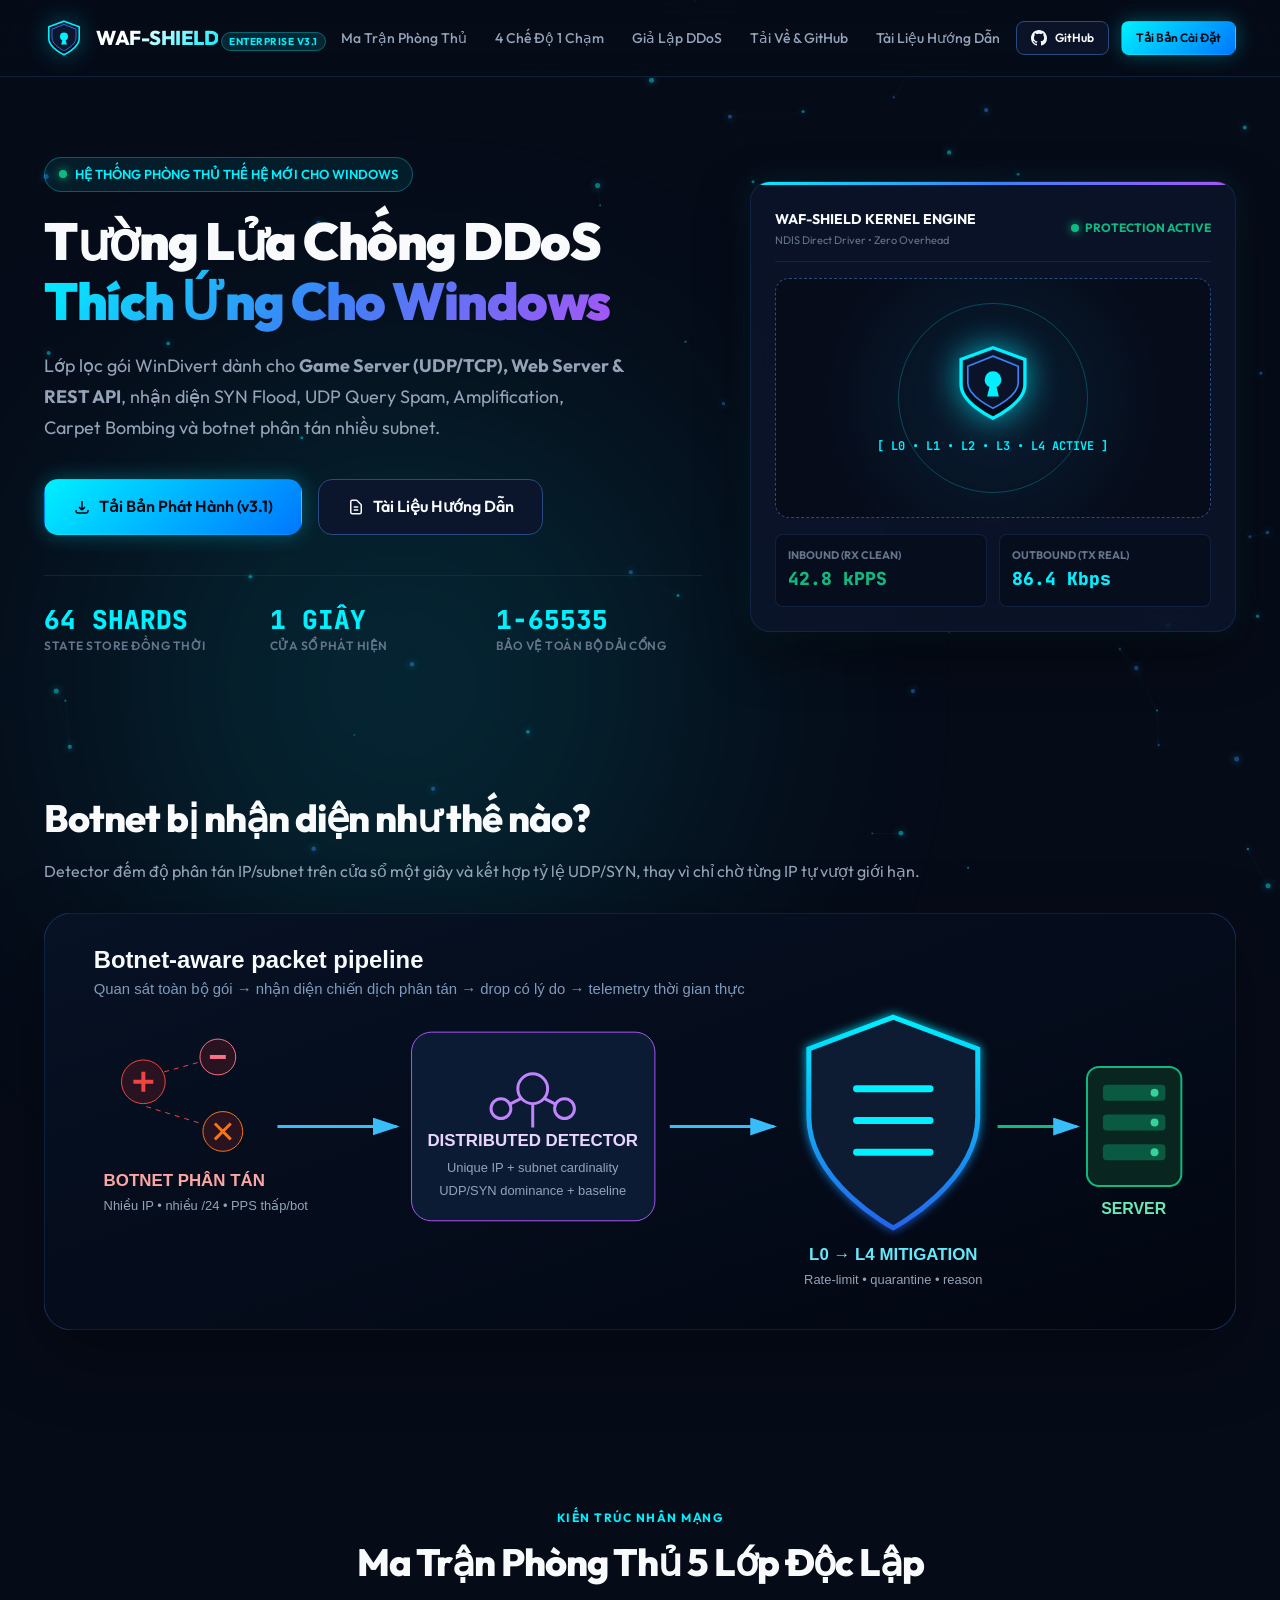
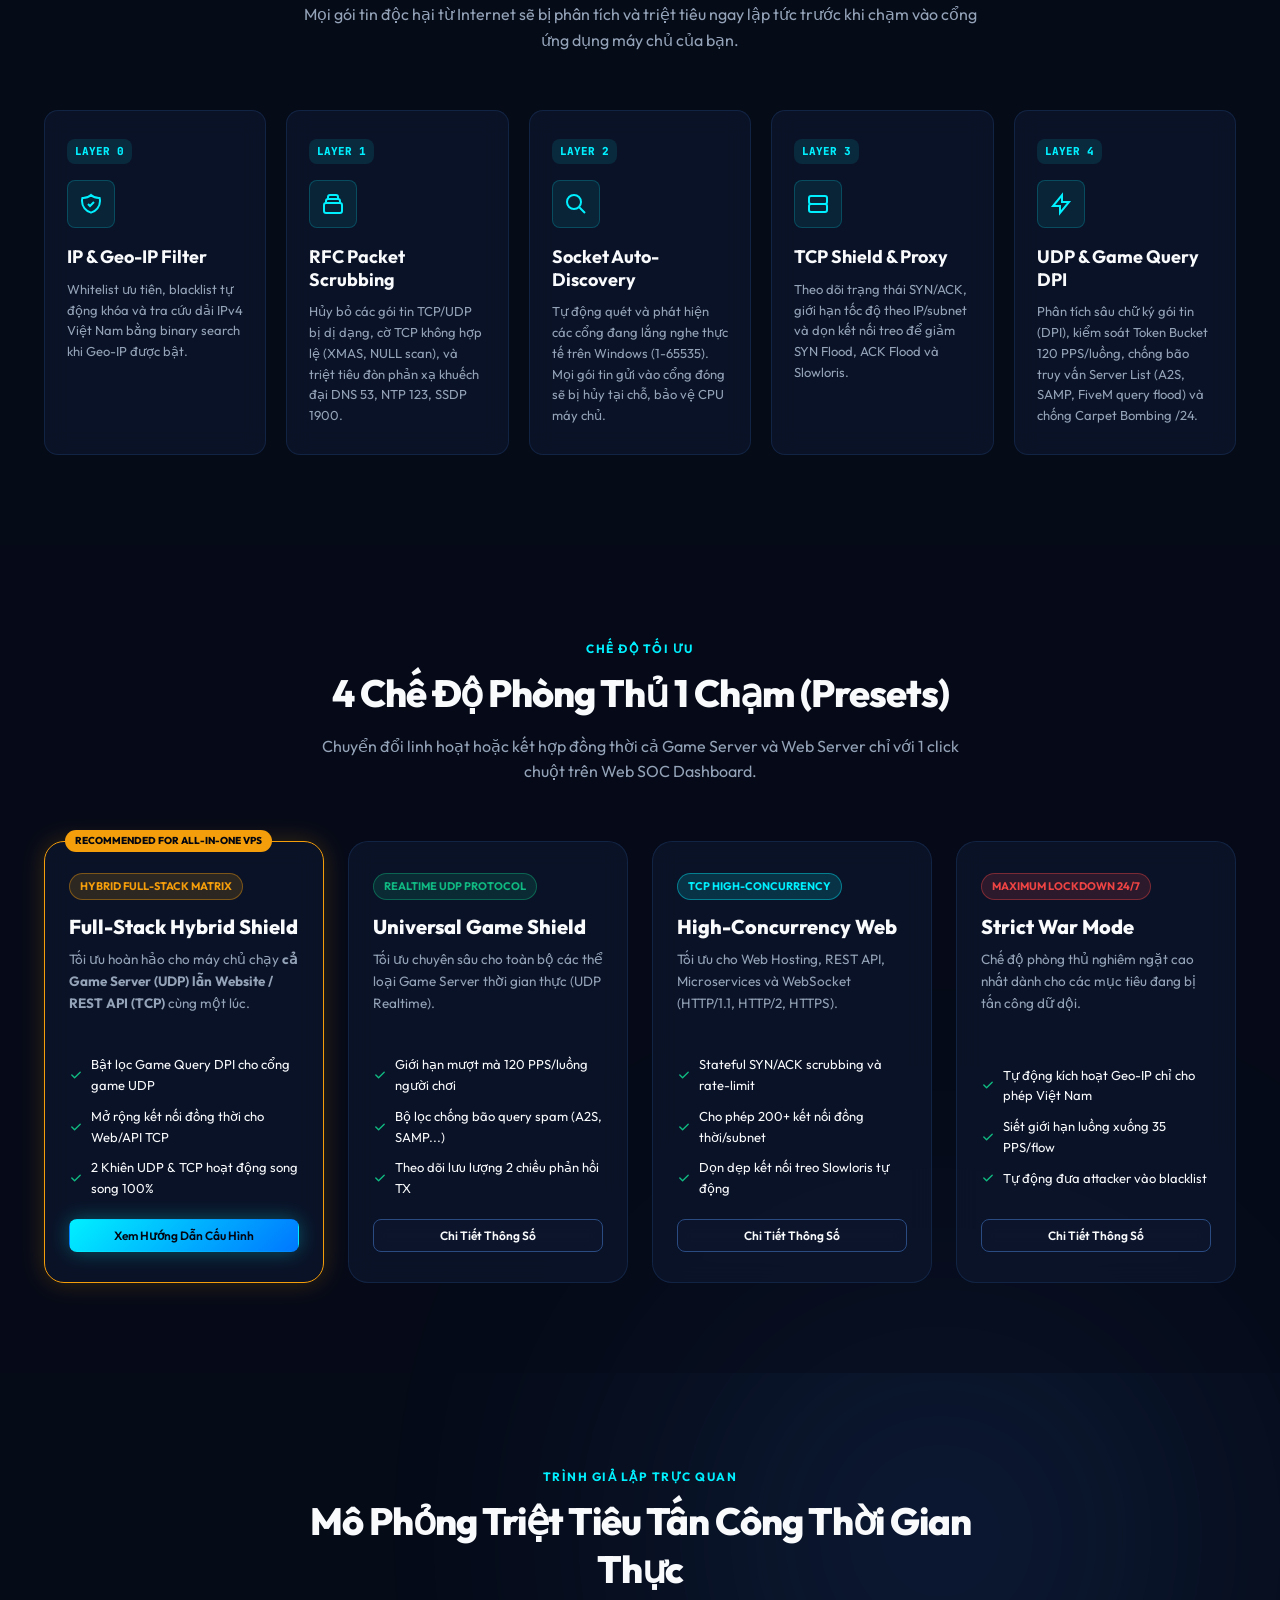
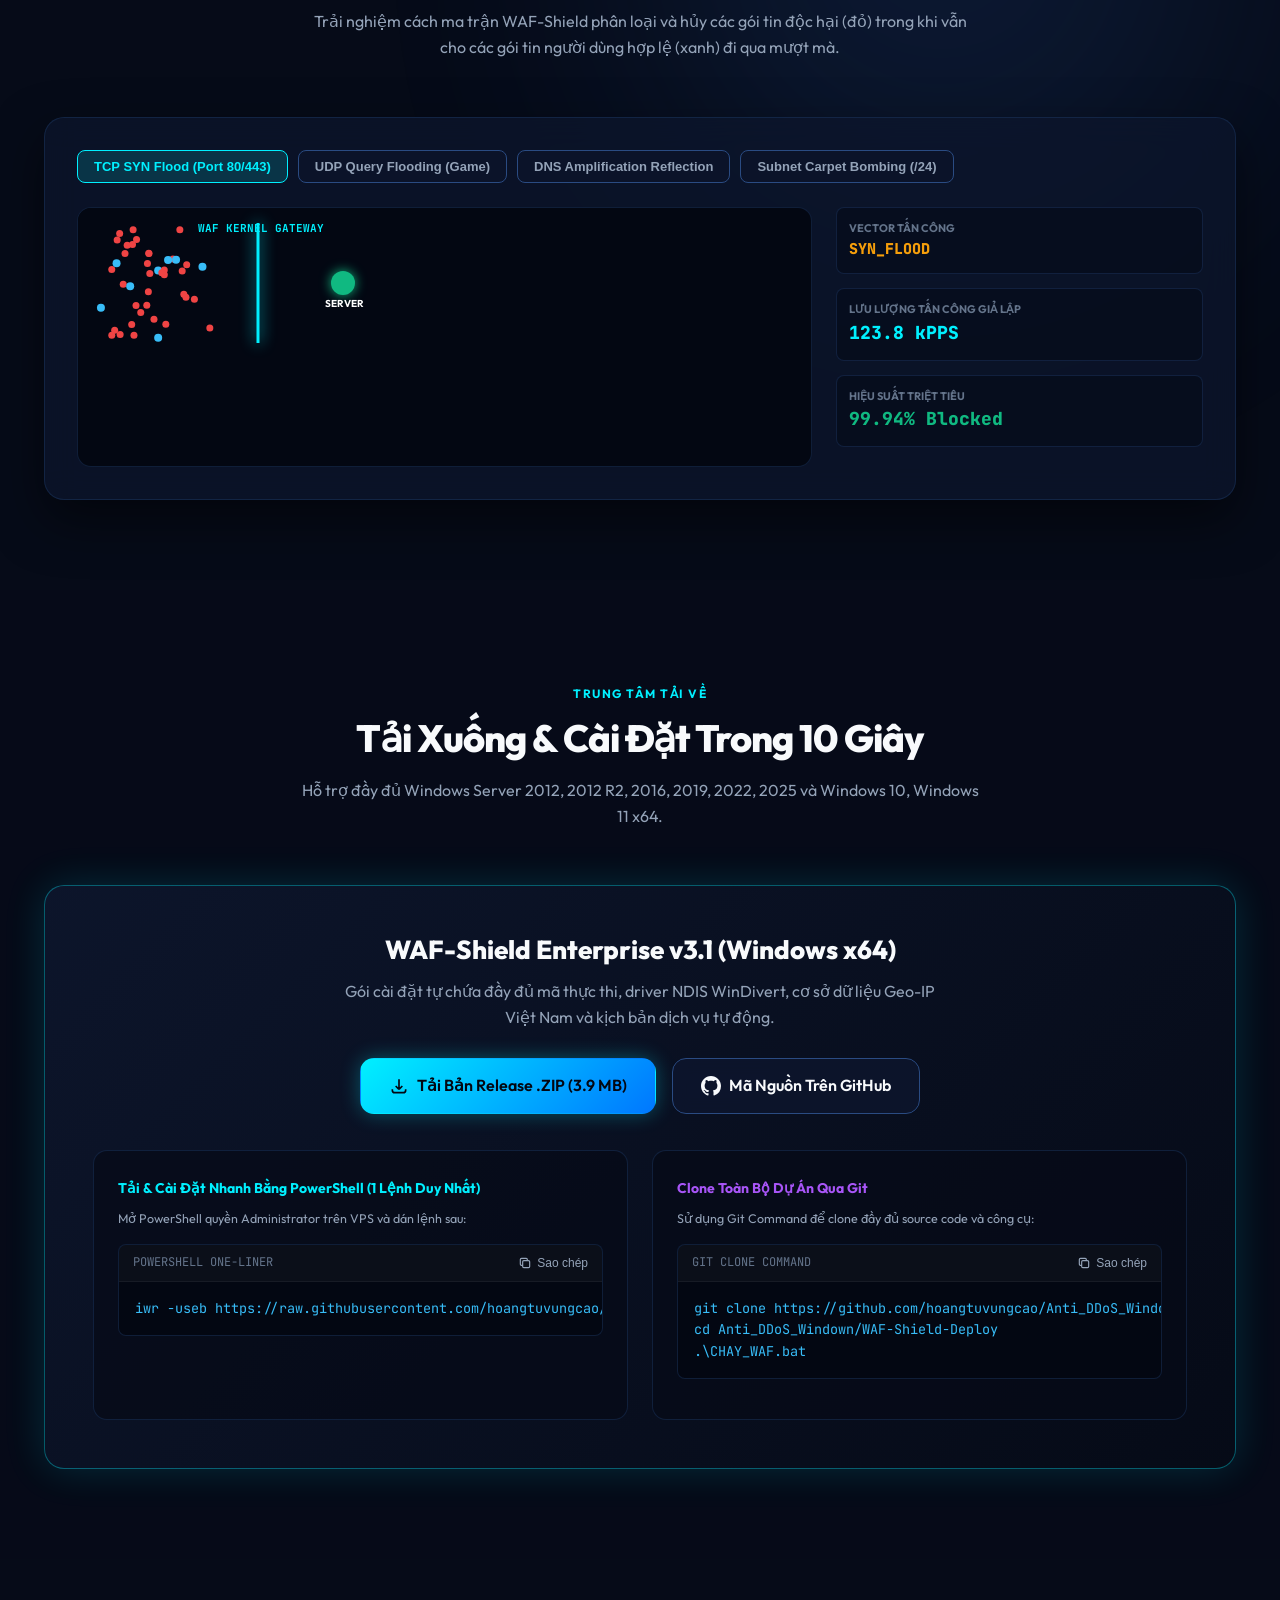
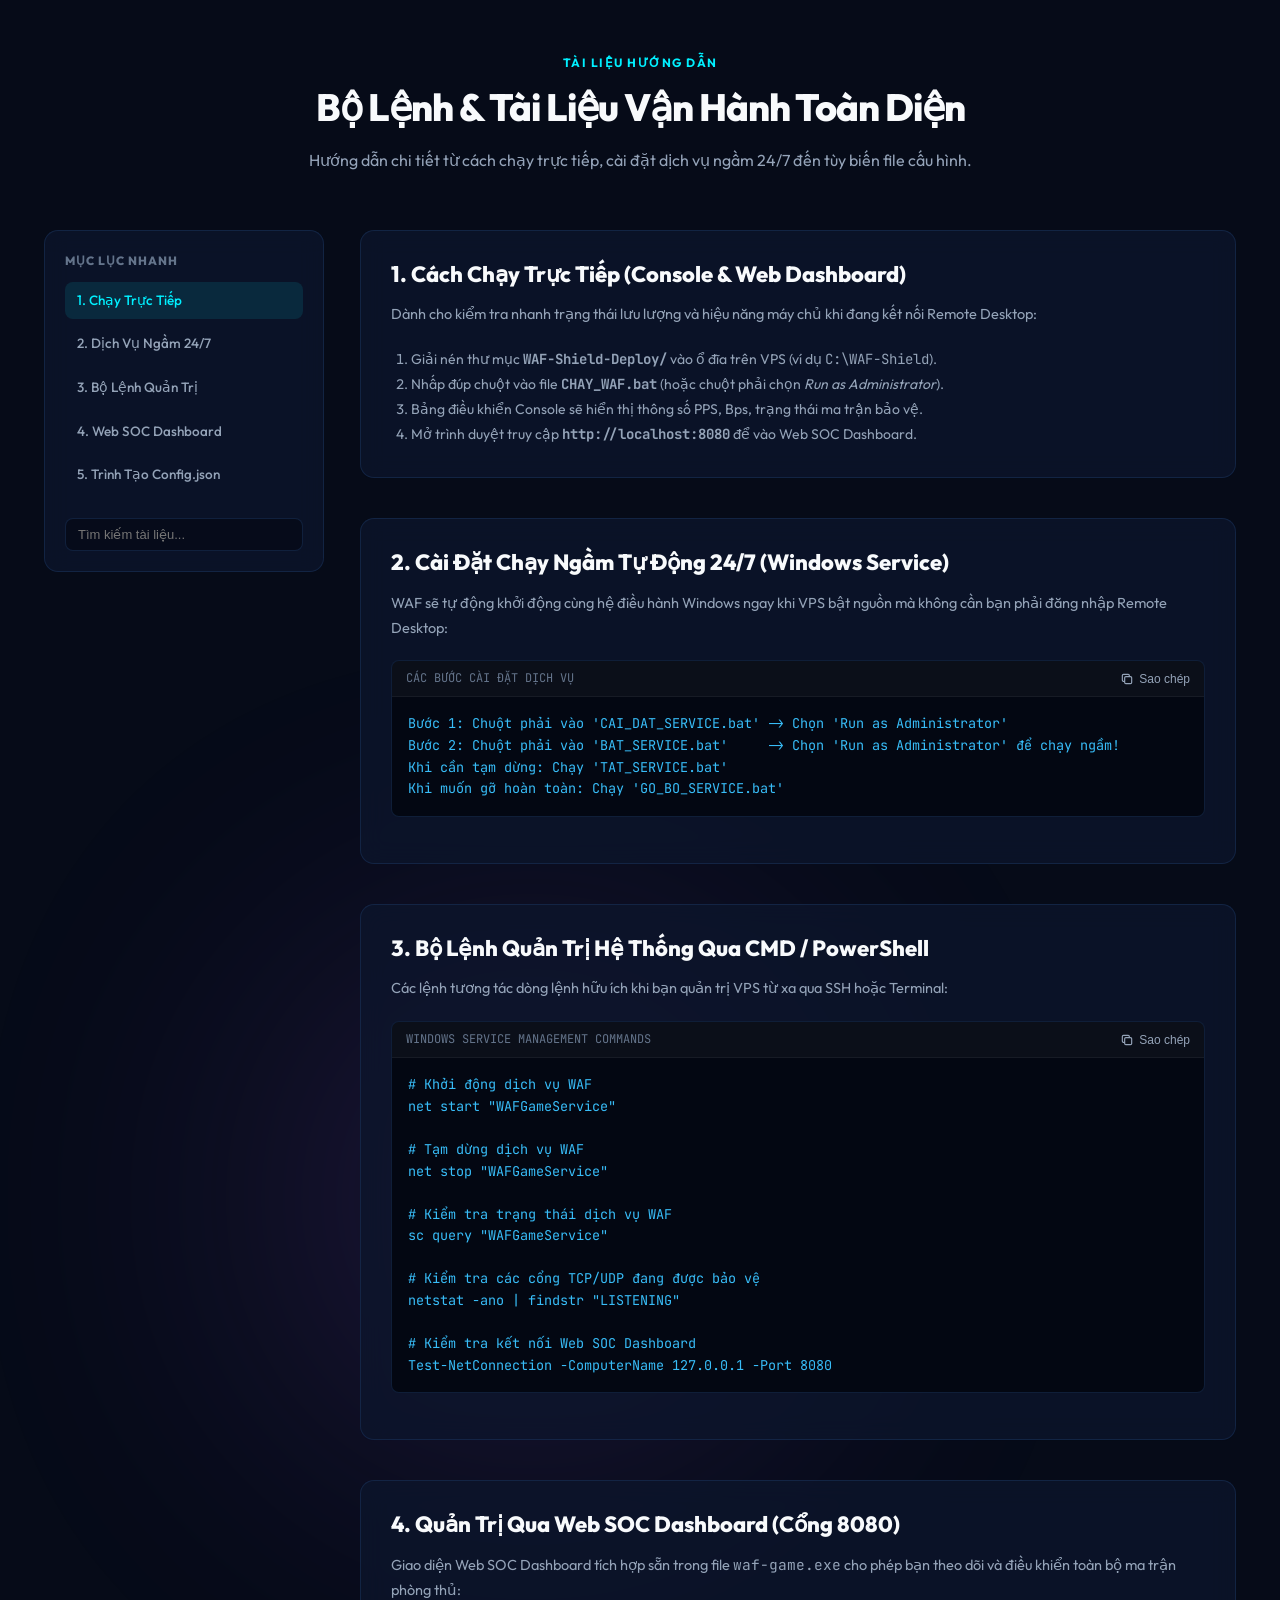
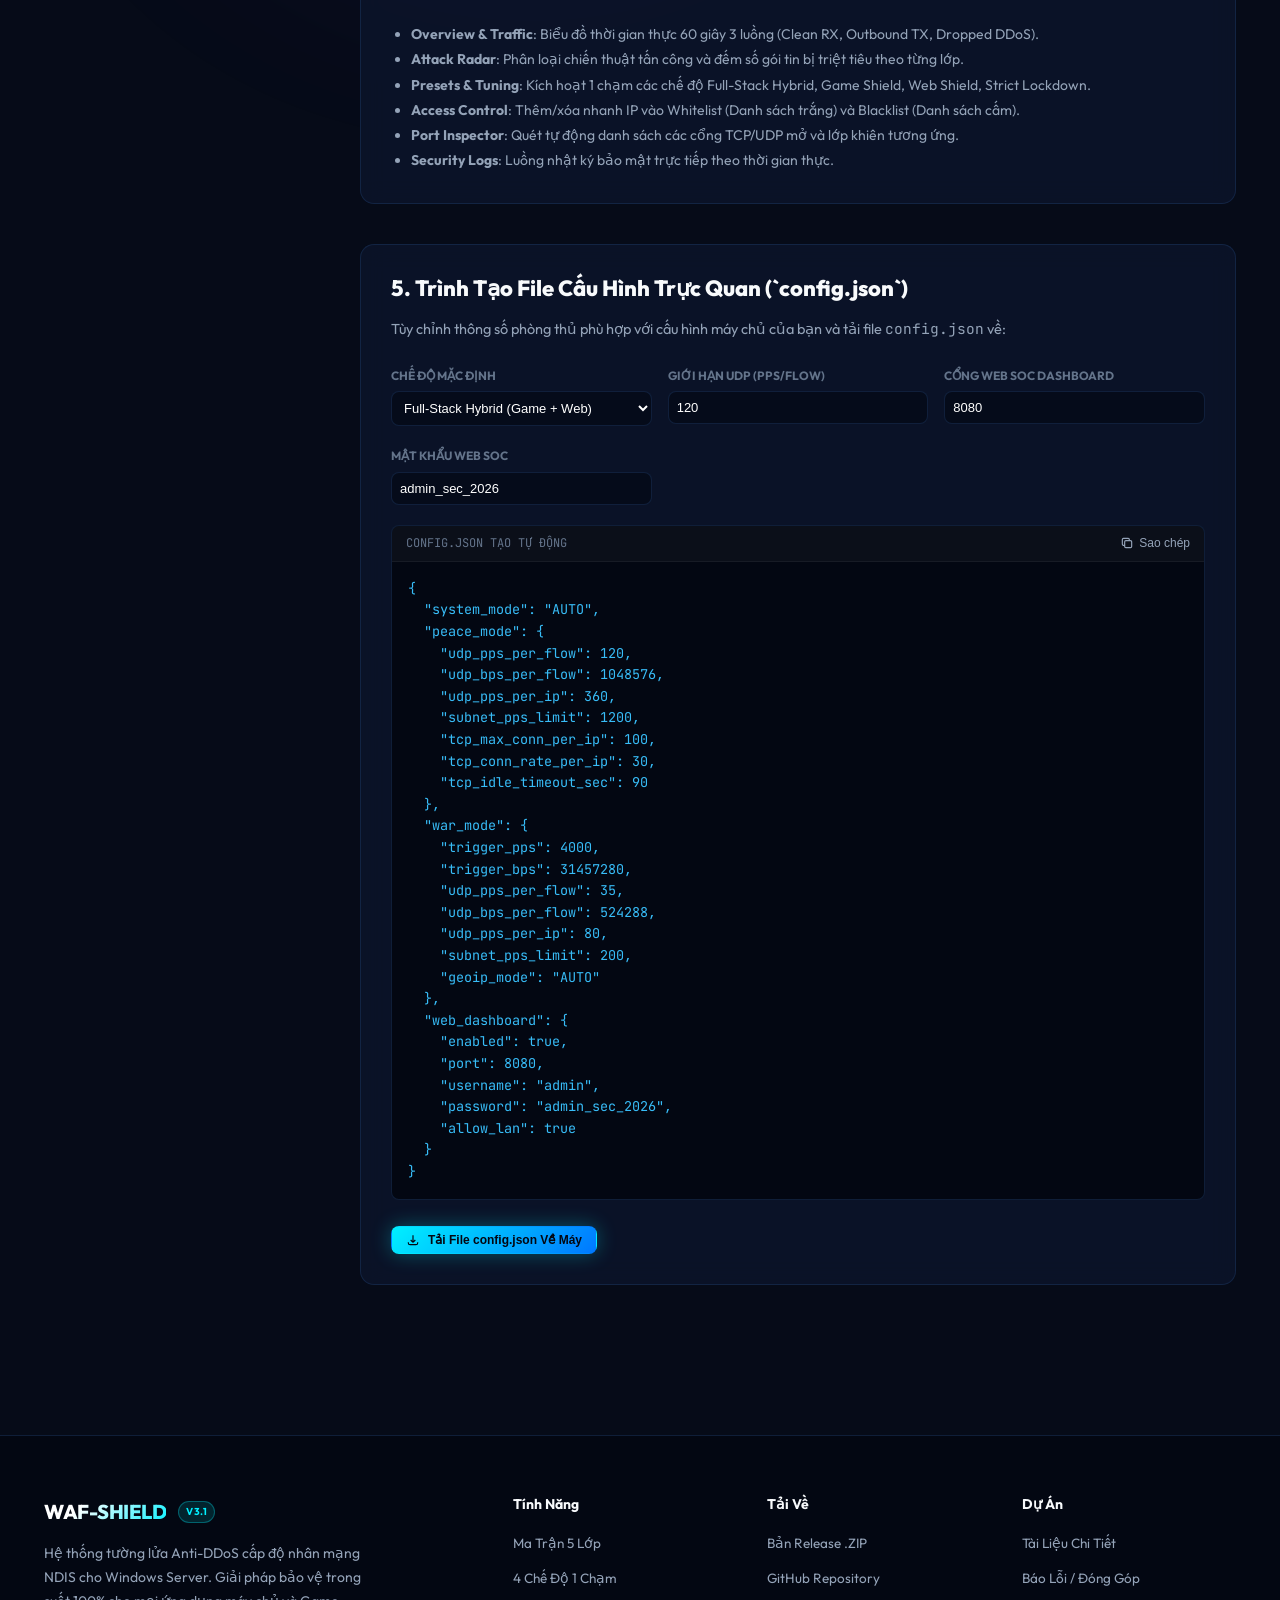
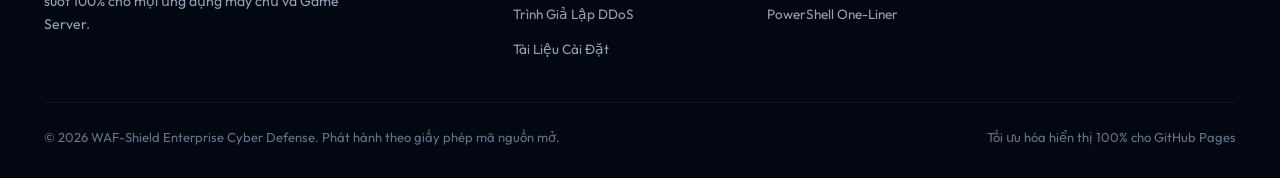
==== commit 8eec851e: "WAF-Shield Enterprise v3.1 — Cập nhật toàn bộ mã nguồn, giao diện Web SOC, README tiếng Việt, icon 3" ====
--- a/docs/index.html
+++ b/docs/index.html
@@ -3,10 +3,10 @@
 <head>
     <meta charset="UTF-8">
     <meta name="viewport" content="width=device-width, initial-scale=1.0, maximum-scale=1.0, user-scalable=no, viewport-fit=cover">
-    <title>WAF-Shield Enterprise v3.0 — Tường Lửa Anti-DDoS Đa Năng Cho Windows</title>
-    <meta name="description" content="Hệ thống tường lửa Anti-DDoS chuyên dụng cho Game Server, Web Server và API trên Windows. Tốc độ nhân NDIS, độ trễ 0ms, giám sát 2 chiều RX/TX.">
+    <title>WAF-Shield Enterprise v3.1 — Packet Firewall Anti-DDoS cho Windows</title>
+    <meta name="description" content="Tường lửa Anti-DDoS cho Game Server, Web Server và API trên Windows, sử dụng WinDivert với giám sát RX/TX và phát hiện botnet phân tán.">
     <meta name="keywords" content="Anti DDoS Windows, Game Server DDoS Protection, WAF Shield, WinDivert Firewall, Anti SYN Flood, Anti UDP Flood">
-    <meta property="og:title" content="WAF-Shield Enterprise v3.0 — Anti-DDoS Firewall">
+    <meta property="og:title" content="WAF-Shield Enterprise v3.1 — Anti-DDoS Firewall">
     <meta property="og:description" content="Bảo vệ toàn diện Game Server và Web Server trên Windows trước các cuộc tấn công DDoS quy mô lớn.">
     <meta property="og:type" content="website">
 
@@ -42,7 +42,7 @@
                 </svg>
                 <div>
                     <span class="brand-title">WAF-SHIELD</span>
-                    <span class="brand-badge">ENTERPRISE v3.0</span>
+                    <span class="brand-badge">ENTERPRISE v3.1</span>
                 </div>
             </a>
 
@@ -74,15 +74,15 @@
                 </div>
                 <h1 class="hero-title">
                     Tường Lửa Chống DDoS <br>
-                    <span class="gradient-text">Zero-Latency Cho Windows</span>
+                    <span class="gradient-text">Thích Ứng Cho Windows</span>
                 </h1>
                 <p class="hero-desc">
-                    Giải pháp tường lửa nhân mạng NDIS chuyên dụng bảo vệ toàn diện <b>Game Server (UDP/TCP), Web Server & REST API</b>. Triệt tiêu mọi đòn tấn công SYN Flood, UDP Query Spam, Amplification và Carpet Bombing với độ trễ 0ms.
+                    Lớp lọc gói WinDivert dành cho <b>Game Server (UDP/TCP), Web Server & REST API</b>, nhận diện SYN Flood, UDP Query Spam, Amplification, Carpet Bombing và botnet phân tán nhiều subnet.
                 </p>
                 <div class="hero-actions">
                     <a href="#download" class="btn btn-primary btn-lg">
                         <svg width="18" height="18" fill="none" stroke="currentColor" stroke-width="2" viewBox="0 0 24 24"><path d="M4 16v1a3 3 0 003 3h10a3 3 0 003-3v-1m-4-4l-4 4m0 0l-4-4m4 4V4"/></svg>
-                        Tải Bản Phát Hành (v3.0)
+                        Tải Bản Phát Hành (v3.1)
                     </a>
                     <a href="#docs" class="btn btn-secondary btn-lg">
                         <svg width="18" height="18" fill="none" stroke="currentColor" stroke-width="2" viewBox="0 0 24 24"><path d="M9 12h6m-6 4h6m2 5H7a2 2 0 01-2-2V5a2 2 0 012-2h5.586a1 1 0 01.707.293l5.414 5.414a1 1 0 01.293.707V19a2 2 0 01-2 2z"/></svg>
@@ -91,12 +91,12 @@
                 </div>
                 <div class="hero-metrics">
                     <div class="metric-box">
-                        <h4>10,000,000+</h4>
-                        <p>Khả Năng Xử Lý Gói (PPS)</p>
+                        <h4>64 SHARDS</h4>
+                        <p>State Store Đồng Thời</p>
                     </div>
                     <div class="metric-box">
-                        <h4>0.01 µs</h4>
-                        <p>Tốc Độ Lọc Nhân Mạng</p>
+                        <h4>1 GIÂY</h4>
+                        <p>Cửa Sổ Phát Hiện</p>
                     </div>
                     <div class="metric-box">
                         <h4>1-65535</h4>
@@ -133,7 +133,7 @@
                         </defs>
                     </svg>
                     <div style="font-size:12px; font-weight:700; color:var(--cyan); margin-top:12px; font-family:var(--font-mono);">
-                        [ L3 • L4 • L7 DEFENSE ACTIVE ]
+                        [ L0 • L1 • L2 • L3 • L4 ACTIVE ]
                     </div>
                 </div>
 
@@ -148,6 +148,14 @@
                     </div>
                 </div>
             </div>
+        </div>
+    </section>
+
+    <section class="visual-explainer" aria-labelledby="pipeline-title">
+        <div class="container">
+            <h2 id="pipeline-title" class="section-title">Botnet bị nhận diện như thế nào?</h2>
+            <p class="section-desc">Detector đếm độ phân tán IP/subnet trên cửa sổ một giây và kết hợp tỷ lệ UDP/SYN, thay vì chỉ chờ từng IP tự vượt giới hạn.</p>
+            <img src="assets/defense-pipeline.svg" alt="Sơ đồ luồng phát hiện botnet phân tán và chặn gói của WAF-Shield" loading="lazy" width="1200" height="420">
         </div>
     </section>
 
@@ -168,7 +176,7 @@
                         <svg class="layer-svg" fill="none" stroke="currentColor" stroke-width="2" viewBox="0 0 24 24"><path d="M9 12l2 2 4-4m5.618-4.016A11.955 11.955 0 0112 2.944a11.955 11.955 0 01-8.618 3.04A12.02 12.02 0 003 9c0 5.591 3.824 10.29 9 11.622 5.176-1.332 9-6.03 9-11.622 0-1.042-.133-2.052-.382-3.016z"/></svg>
                     </div>
                     <h3 class="layer-title">IP & Geo-IP Filter</h3>
-                    <p class="layer-desc">Danh sách trắng Whitelist ưu tiên tuyệt đối, Danh sách đen Blacklist tự động khóa, và Bộ lọc Geo-IP Việt Nam (0.01 microsecond) khóa IP quốc tế.</p>
+                    <p class="layer-desc">Whitelist ưu tiên, blacklist tự động khóa và tra cứu dải IPv4 Việt Nam bằng binary search khi Geo-IP được bật.</p>
                 </div>
 
                 <!-- Layer 1 -->
@@ -198,7 +206,7 @@
                         <svg class="layer-svg" fill="none" stroke="currentColor" stroke-width="2" viewBox="0 0 24 24"><path d="M5 12h14M5 12a2 2 0 01-2-2V6a2 2 0 012-2h14a2 2 0 012 2v4a2 2 0 01-2 2M5 12a2 2 0 00-2 2v4a2 2 0 002 2h14a2 2 0 002-2v-4a2 2 0 00-2-2m-2-4h.01M17 16h.01"/></svg>
                     </div>
                     <h3 class="layer-title">TCP Shield & Proxy</h3>
-                    <p class="layer-desc">Cơ chế Stateless SYN Cookie Proxy chống cạn kiệt bộ nhớ, chống kết nối ma (Slowloris), điều phối tốc độ mở socket cho Web, REST API, Remote Desktop 3389.</p>
+                    <p class="layer-desc">Theo dõi trạng thái SYN/ACK, giới hạn tốc độ theo IP/subnet và dọn kết nối treo để giảm SYN Flood, ACK Flood và Slowloris.</p>
                 </div>
 
                 <!-- Layer 4 -->
@@ -262,7 +270,7 @@
                         <p class="preset-desc">Tối ưu cho Web Hosting, REST API, Microservices và WebSocket (HTTP/1.1, HTTP/2, HTTPS).</p>
                     </div>
                     <ul class="preset-specs">
-                        <li><svg width="14" height="14" fill="currentColor" viewBox="0 0 20 20"><path fill-rule="evenodd" d="M16.707 5.293a1 1 0 010 1.414l-8 8a1 1 0 01-1.414 0l-4-4a1 1 0 011.414-1.414L8 12.586l7.293-7.293a1 1 0 011.414 0z" clip-rule="evenodd"></path></svg> Bật Stateless SYN Proxy chống tràn RAM</li>
+                        <li><svg width="14" height="14" fill="currentColor" viewBox="0 0 20 20"><path fill-rule="evenodd" d="M16.707 5.293a1 1 0 010 1.414l-8 8a1 1 0 01-1.414 0l-4-4a1 1 0 011.414-1.414L8 12.586l7.293-7.293a1 1 0 011.414 0z" clip-rule="evenodd"></path></svg> Stateful SYN/ACK scrubbing và rate-limit</li>
                         <li><svg width="14" height="14" fill="currentColor" viewBox="0 0 20 20"><path fill-rule="evenodd" d="M16.707 5.293a1 1 0 010 1.414l-8 8a1 1 0 01-1.414 0l-4-4a1 1 0 011.414-1.414L8 12.586l7.293-7.293a1 1 0 011.414 0z" clip-rule="evenodd"></path></svg> Cho phép 200+ kết nối đồng thời/subnet</li>
                         <li><svg width="14" height="14" fill="currentColor" viewBox="0 0 20 20"><path fill-rule="evenodd" d="M16.707 5.293a1 1 0 010 1.414l-8 8a1 1 0 01-1.414 0l-4-4a1 1 0 011.414-1.414L8 12.586l7.293-7.293a1 1 0 011.414 0z" clip-rule="evenodd"></path></svg> Dọn dẹp kết nối treo Slowloris tự động</li>
                     </ul>
@@ -340,7 +348,7 @@
             </div>
 
             <div class="download-card">
-                <h3 style="font-size:26px; font-weight:800; margin-bottom:12px;">WAF-Shield Enterprise v3.0 (Windows x64)</h3>
+                <h3 style="font-size:26px; font-weight:800; margin-bottom:12px;">WAF-Shield Enterprise v3.1 (Windows x64)</h3>
                 <p style="color:var(--text-secondary); max-width:600px; margin:0 auto 28px;">
                     Gói cài đặt tự chứa đầy đủ mã thực thi, driver NDIS WinDivert, cơ sở dữ liệu Geo-IP Việt Nam và kịch bản dịch vụ tự động.
                 </p>
@@ -537,7 +545,7 @@
                 <div>
                     <div class="nav-brand" style="margin-bottom:12px;">
                         <span class="brand-title">WAF-SHIELD</span>
-                        <span class="brand-badge">v3.0</span>
+                        <span class="brand-badge">v3.1</span>
                     </div>
                     <p class="footer-desc">
                         Hệ thống tường lửa Anti-DDoS cấp độ nhân mạng NDIS cho Windows Server. Giải pháp bảo vệ trong suốt 100% cho mọi ứng dụng máy chủ và Game Server.
--- a/docs/style.css
+++ b/docs/style.css
@@ -63,6 +63,16 @@
     min-height: 100vh;
 }
 
+.visual-explainer { padding: 40px 0 84px; }
+.visual-explainer img {
+    display: block;
+    width: 100%;
+    height: auto;
+    margin-top: 28px;
+    border-radius: var(--radius-lg);
+    box-shadow: 0 24px 70px rgba(0, 0, 0, .35);
+}
+
 /* Background Cyber Canvas */
 #cyberCanvas {
     position: fixed;
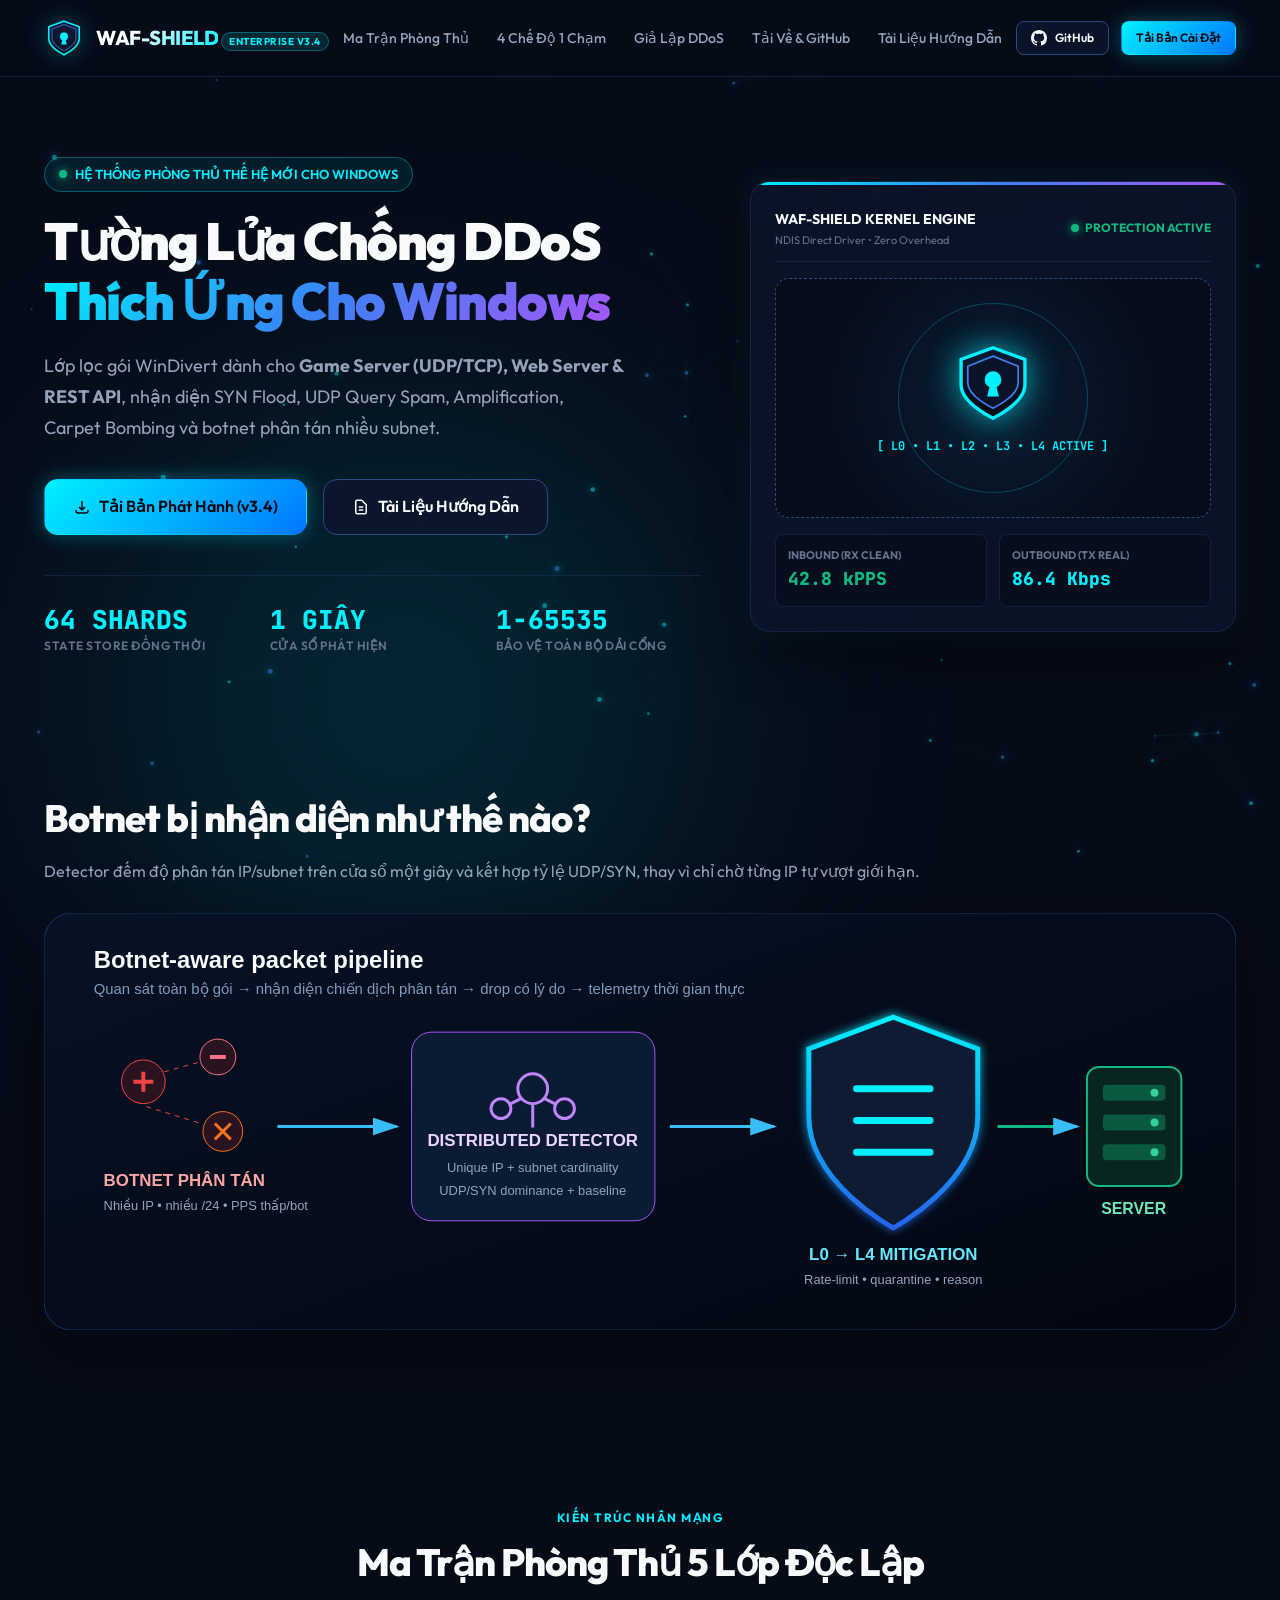
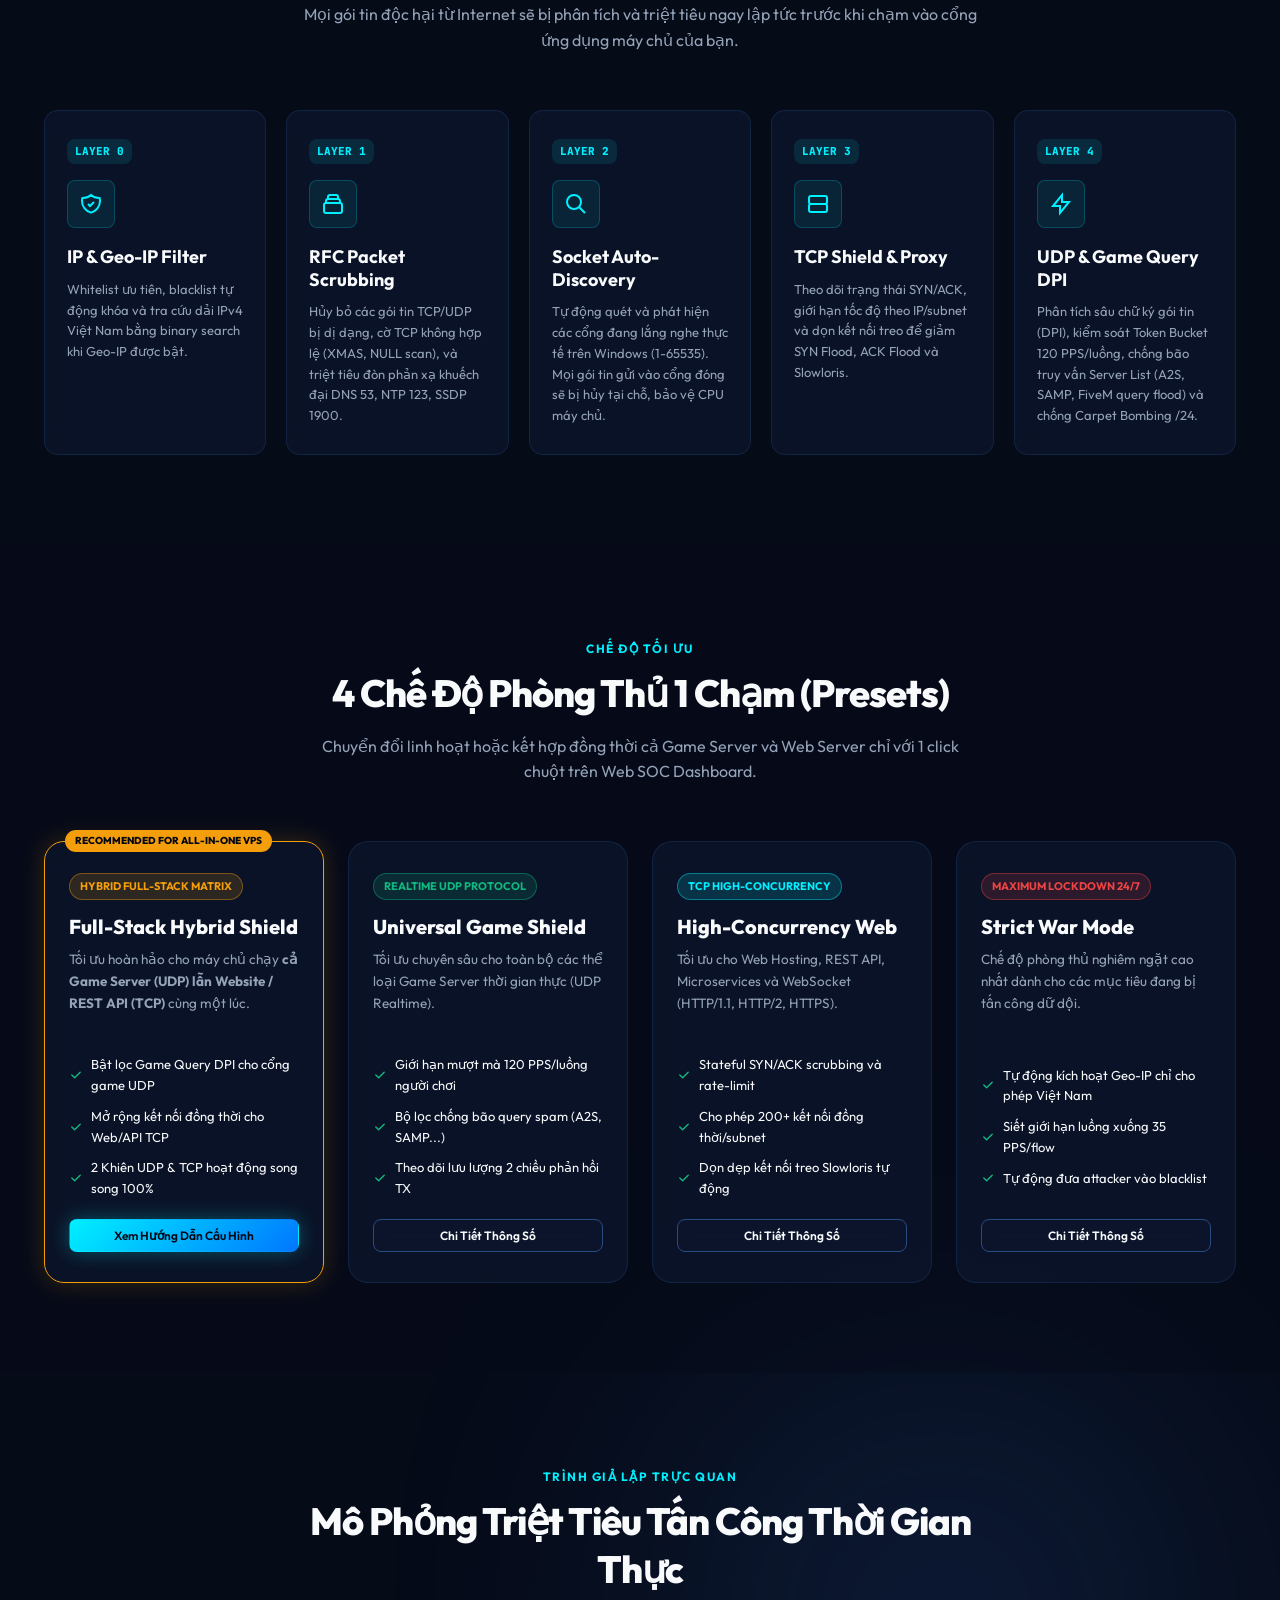
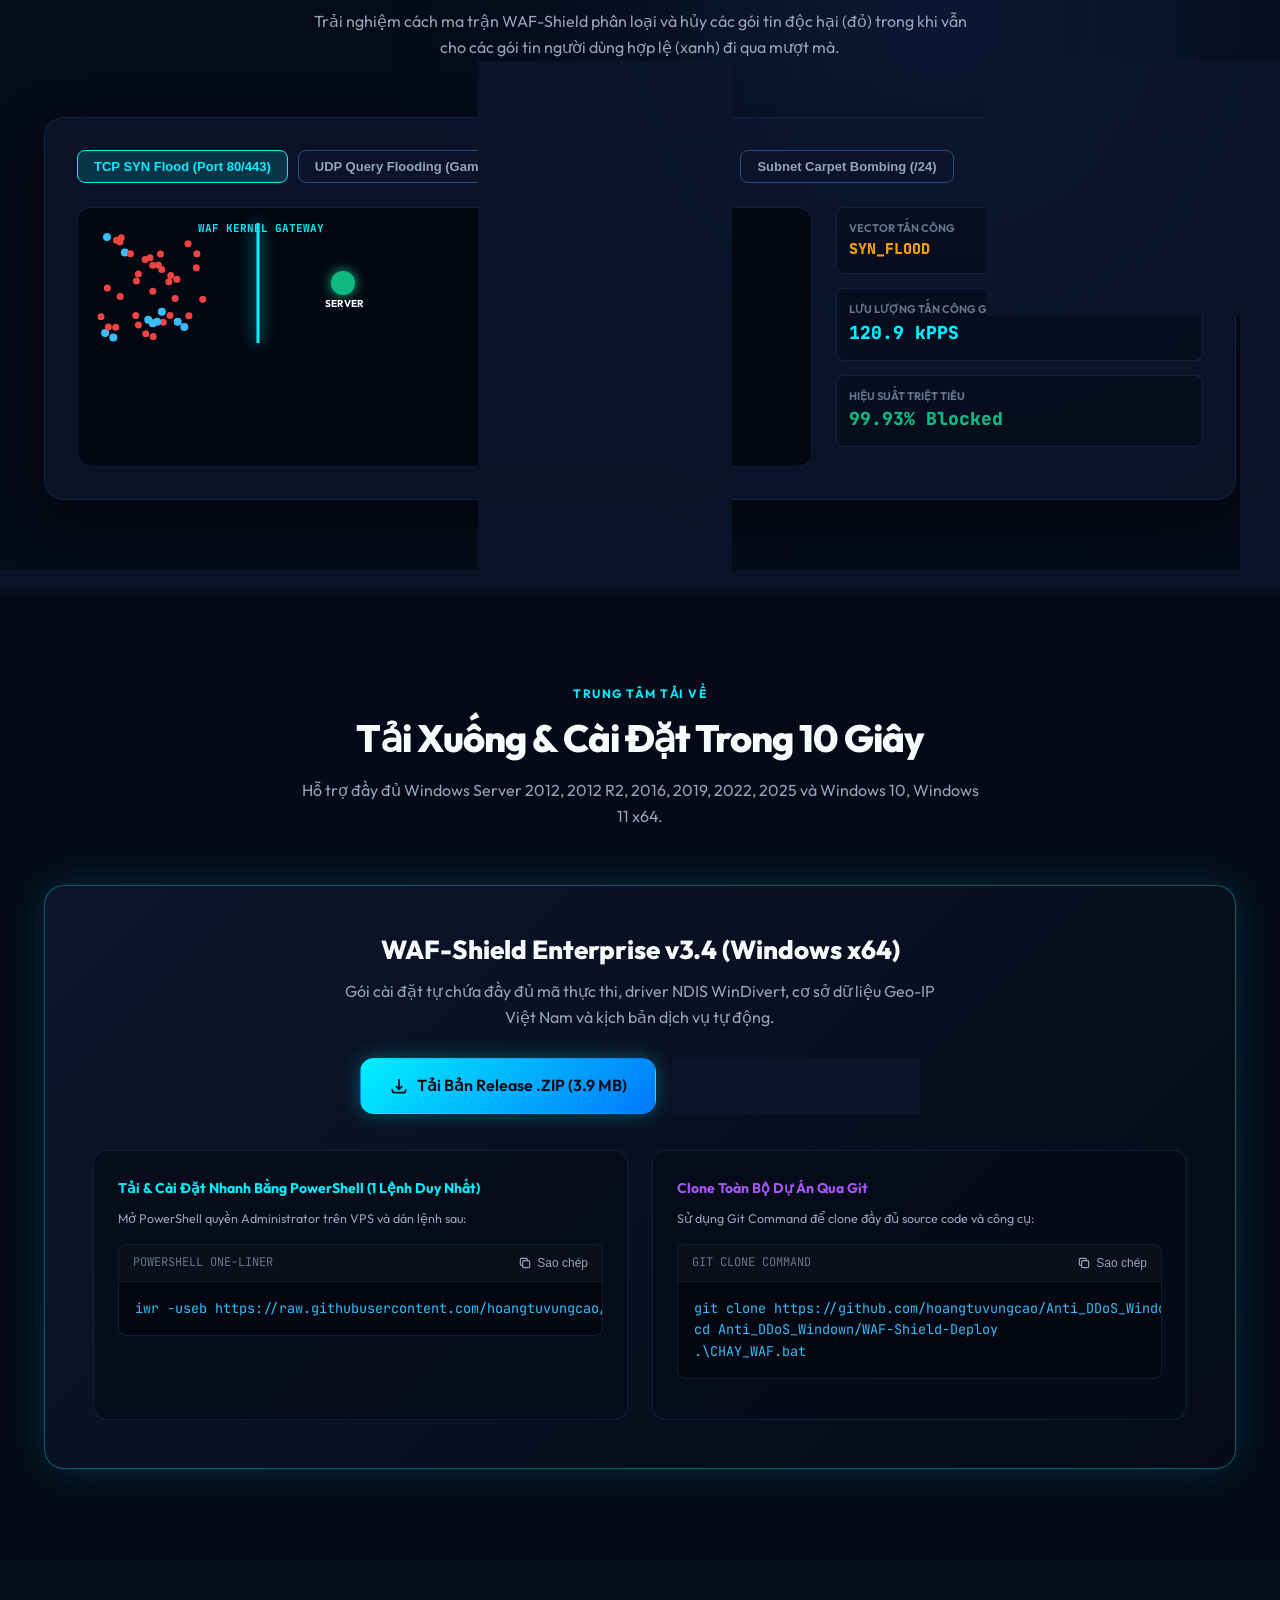
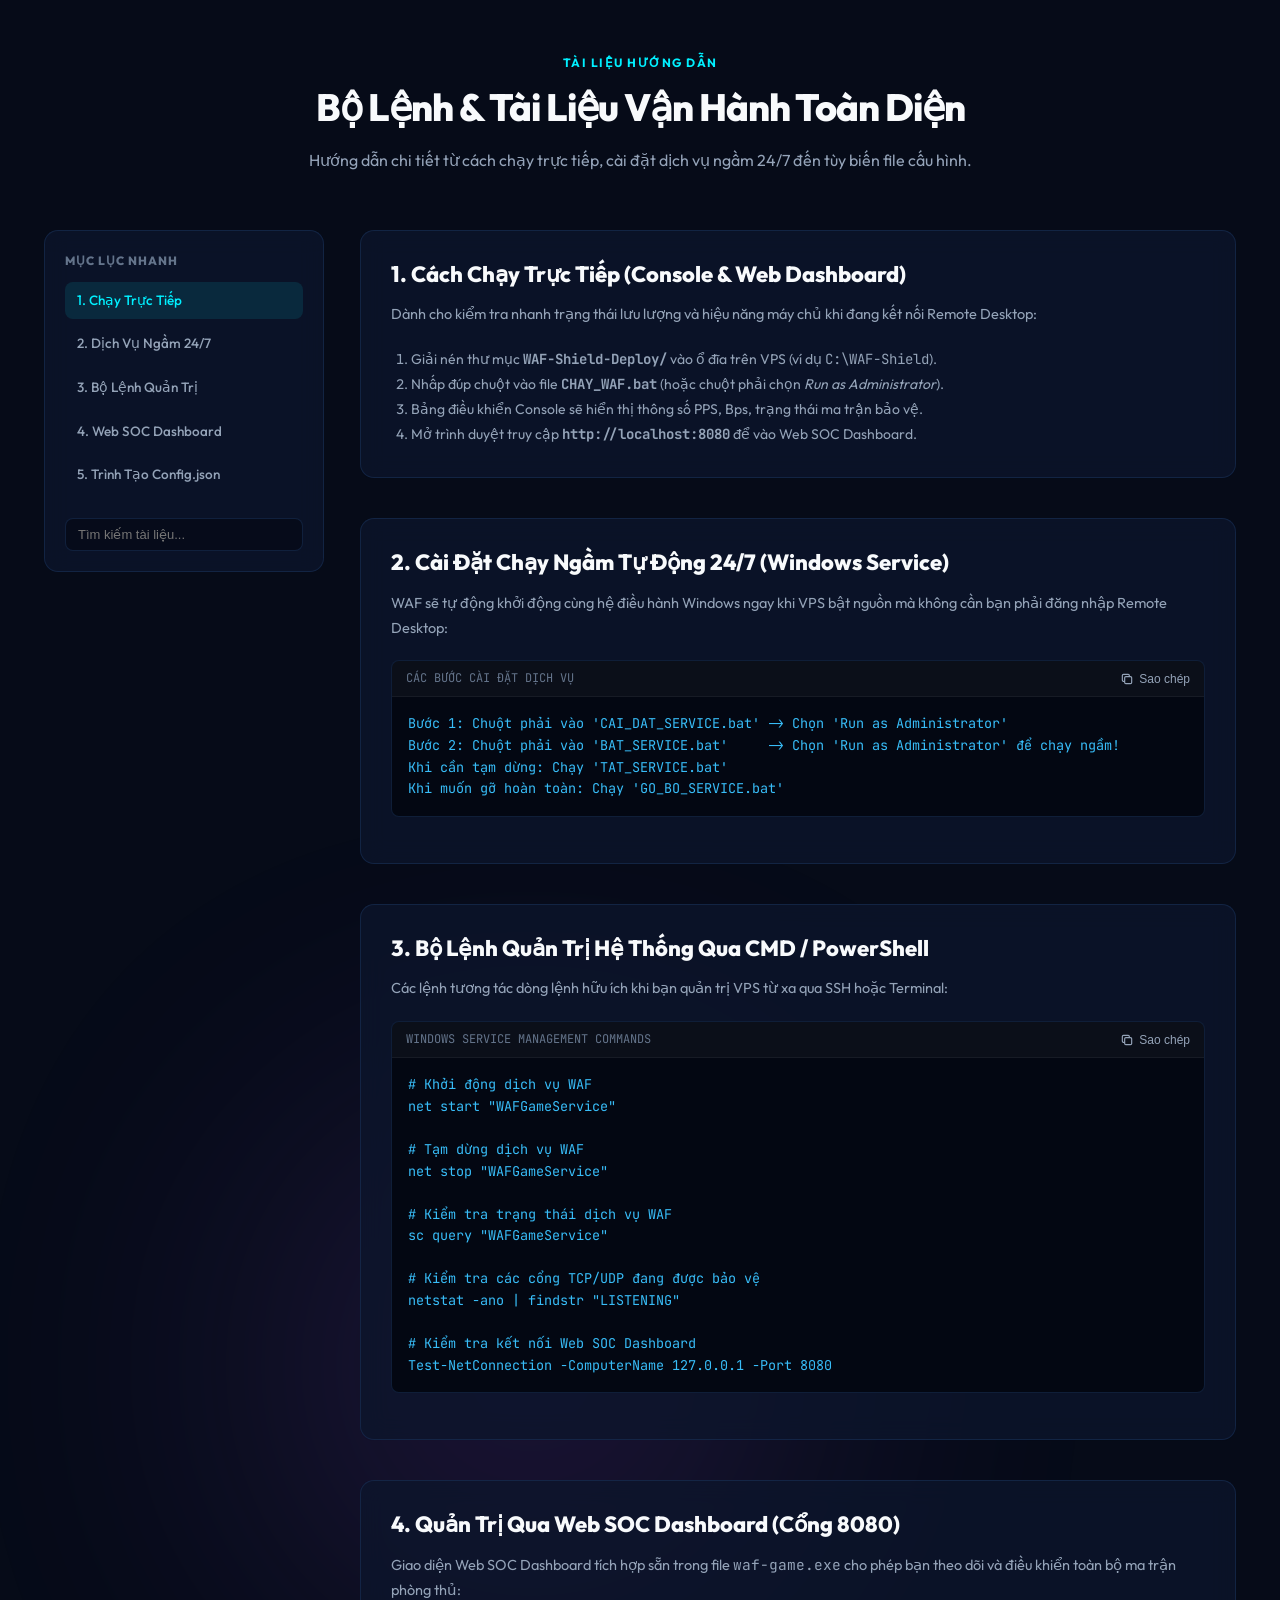
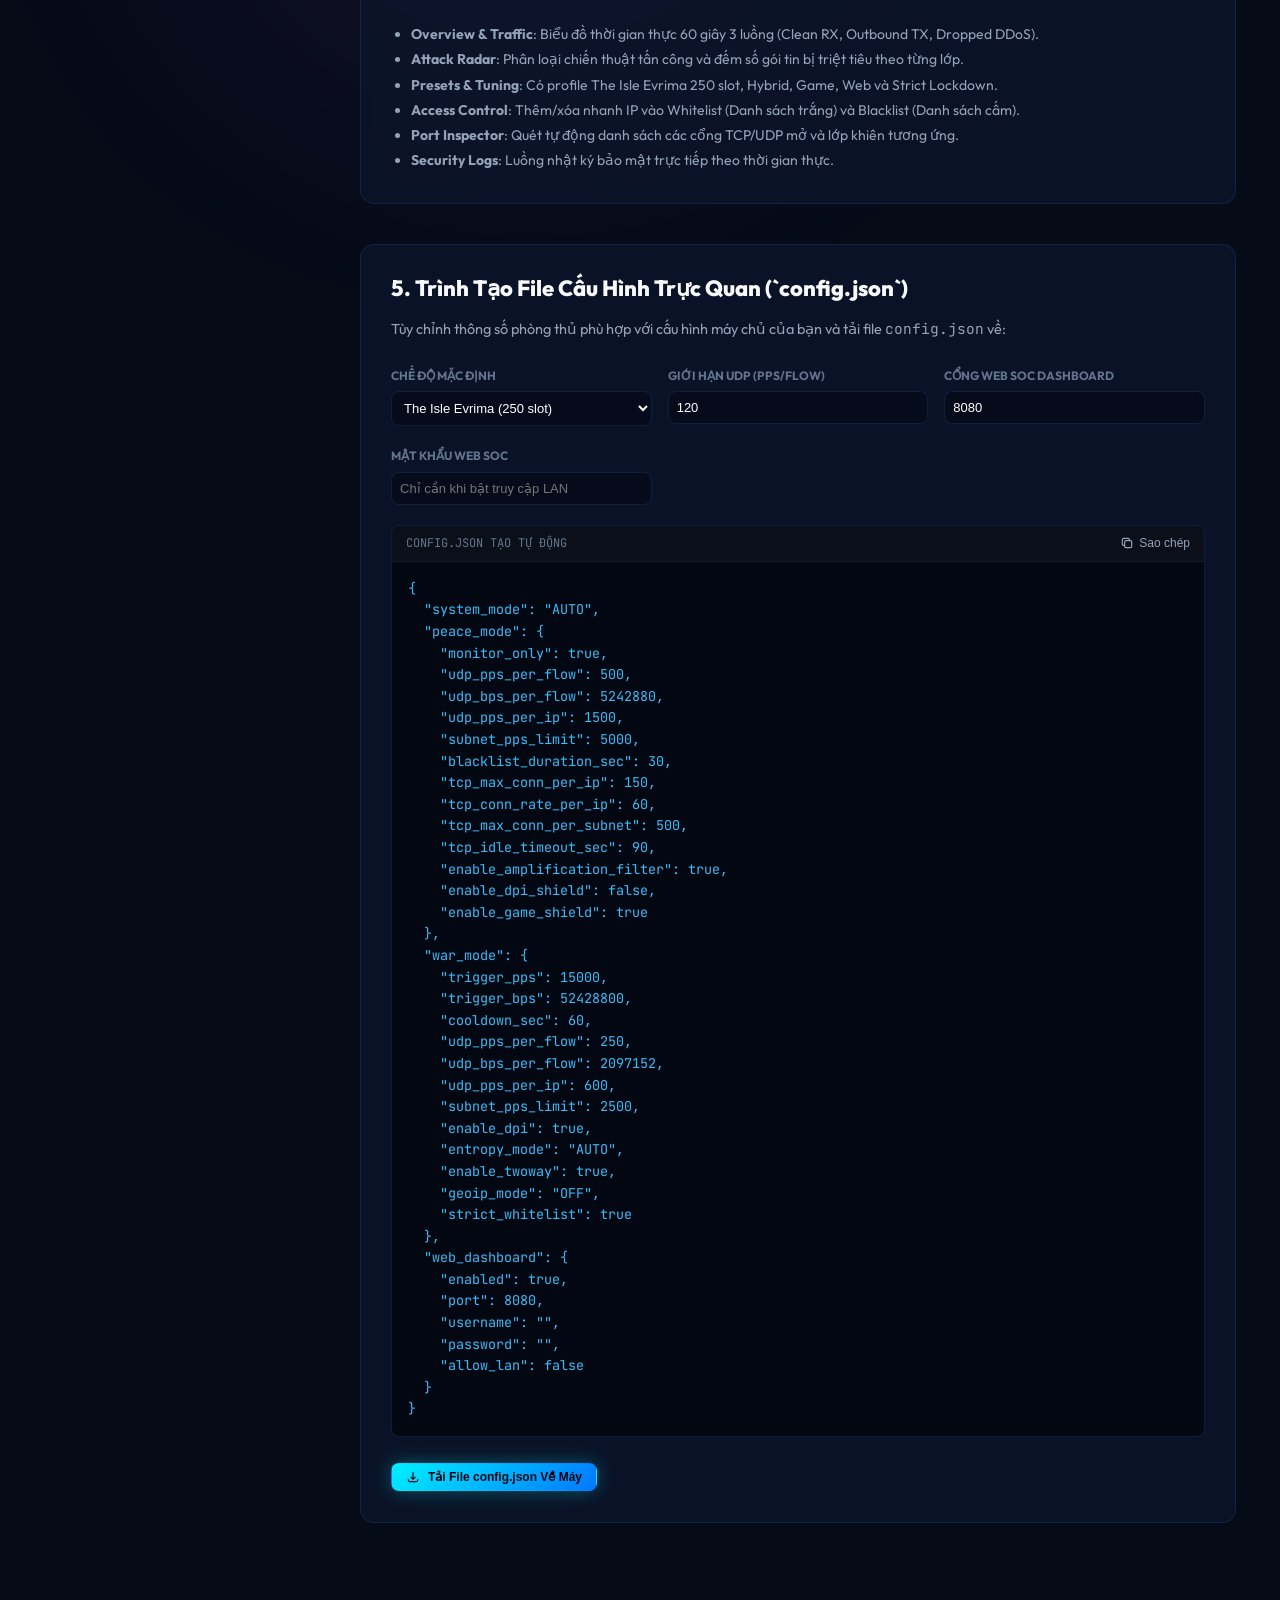
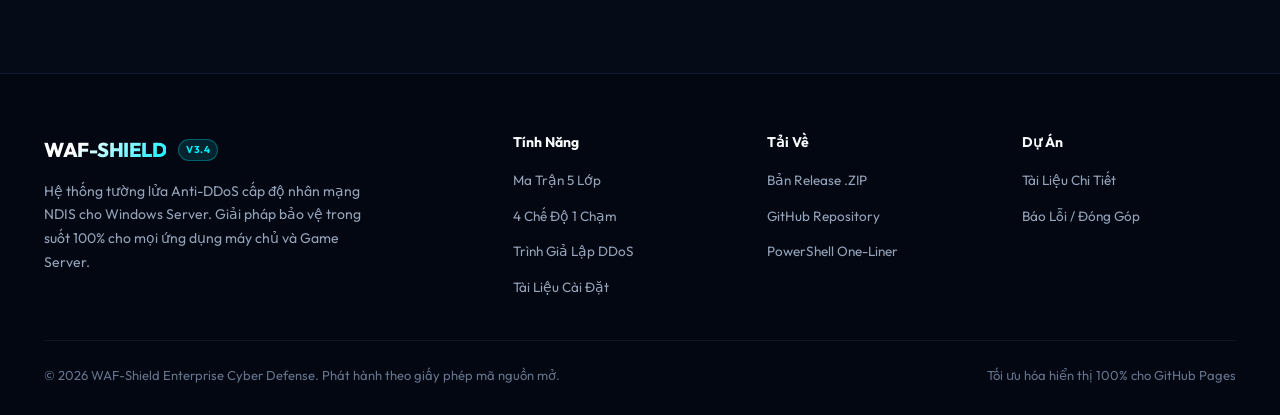
==== commit c2439065: "WAF-Shield v3.4.0: production botnet detection and The Isle profile" ====
--- a/docs/index.html
+++ b/docs/index.html
@@ -3,10 +3,10 @@
 <head>
     <meta charset="UTF-8">
     <meta name="viewport" content="width=device-width, initial-scale=1.0, maximum-scale=1.0, user-scalable=no, viewport-fit=cover">
-    <title>WAF-Shield Enterprise v3.1 — Packet Firewall Anti-DDoS cho Windows</title>
+    <title>WAF-Shield Enterprise v3.4 — Packet Firewall Anti-DDoS cho Windows</title>
     <meta name="description" content="Tường lửa Anti-DDoS cho Game Server, Web Server và API trên Windows, sử dụng WinDivert với giám sát RX/TX và phát hiện botnet phân tán.">
     <meta name="keywords" content="Anti DDoS Windows, Game Server DDoS Protection, WAF Shield, WinDivert Firewall, Anti SYN Flood, Anti UDP Flood">
-    <meta property="og:title" content="WAF-Shield Enterprise v3.1 — Anti-DDoS Firewall">
+    <meta property="og:title" content="WAF-Shield Enterprise v3.4 — Anti-DDoS Firewall">
     <meta property="og:description" content="Bảo vệ toàn diện Game Server và Web Server trên Windows trước các cuộc tấn công DDoS quy mô lớn.">
     <meta property="og:type" content="website">
 
@@ -42,7 +42,7 @@
                 </svg>
                 <div>
                     <span class="brand-title">WAF-SHIELD</span>
-                    <span class="brand-badge">ENTERPRISE v3.1</span>
+                    <span class="brand-badge">ENTERPRISE v3.4</span>
                 </div>
             </a>
 
@@ -82,7 +82,7 @@
                 <div class="hero-actions">
                     <a href="#download" class="btn btn-primary btn-lg">
                         <svg width="18" height="18" fill="none" stroke="currentColor" stroke-width="2" viewBox="0 0 24 24"><path d="M4 16v1a3 3 0 003 3h10a3 3 0 003-3v-1m-4-4l-4 4m0 0l-4-4m4 4V4"/></svg>
-                        Tải Bản Phát Hành (v3.1)
+                        Tải Bản Phát Hành (v3.4)
                     </a>
                     <a href="#docs" class="btn btn-secondary btn-lg">
                         <svg width="18" height="18" fill="none" stroke="currentColor" stroke-width="2" viewBox="0 0 24 24"><path d="M9 12h6m-6 4h6m2 5H7a2 2 0 01-2-2V5a2 2 0 012-2h5.586a1 1 0 01.707.293l5.414 5.414a1 1 0 01.293.707V19a2 2 0 01-2 2z"/></svg>
@@ -348,7 +348,7 @@
             </div>
 
             <div class="download-card">
-                <h3 style="font-size:26px; font-weight:800; margin-bottom:12px;">WAF-Shield Enterprise v3.1 (Windows x64)</h3>
+                <h3 style="font-size:26px; font-weight:800; margin-bottom:12px;">WAF-Shield Enterprise v3.4 (Windows x64)</h3>
                 <p style="color:var(--text-secondary); max-width:600px; margin:0 auto 28px;">
                     Gói cài đặt tự chứa đầy đủ mã thực thi, driver NDIS WinDivert, cơ sở dữ liệu Geo-IP Việt Nam và kịch bản dịch vụ tự động.
                 </p>
@@ -484,7 +484,7 @@
                         <ul style="margin-left:20px; color:var(--text-secondary); line-height:1.8; font-size:14px;">
                             <li><b>Overview & Traffic</b>: Biểu đồ thời gian thực 60 giây 3 luồng (Clean RX, Outbound TX, Dropped DDoS).</li>
                             <li><b>Attack Radar</b>: Phân loại chiến thuật tấn công và đếm số gói tin bị triệt tiêu theo từng lớp.</li>
-                            <li><b>Presets & Tuning</b>: Kích hoạt 1 chạm các chế độ Full-Stack Hybrid, Game Shield, Web Shield, Strict Lockdown.</li>
+                            <li><b>Presets & Tuning</b>: Có profile The Isle Evrima 250 slot, Hybrid, Game, Web và Strict Lockdown.</li>
                             <li><b>Access Control</b>: Thêm/xóa nhanh IP vào Whitelist (Danh sách trắng) và Blacklist (Danh sách cấm).</li>
                             <li><b>Port Inspector</b>: Quét tự động danh sách các cổng TCP/UDP mở và lớp khiên tương ứng.</li>
                             <li><b>Security Logs</b>: Luồng nhật ký bảo mật trực tiếp theo thời gian thực.</li>
@@ -500,6 +500,7 @@
                             <div>
                                 <label style="font-size:12px; font-weight:700; color:var(--text-muted);">CHẾ ĐỘ MẶC ĐỊNH</label>
                                 <select id="cfgPreset" onchange="updateGeneratedConfig()" style="width:100%; padding:8px; background:rgba(6,11,24,0.8); border:1px solid var(--border-dim); border-radius:var(--radius-sm); color:#fff; font-size:13px; margin-top:4px;">
+                                    <option value="THE_ISLE">The Isle Evrima (250 slot)</option>
                                     <option value="HYBRID">Full-Stack Hybrid (Game + Web)</option>
                                     <option value="GAME">Universal Game Shield</option>
                                     <option value="WEB">High-Concurrency Web Shield</option>
@@ -516,7 +517,7 @@
                             </div>
                             <div>
                                 <label style="font-size:12px; font-weight:700; color:var(--text-muted);">MẬT KHẨU WEB SOC</label>
-                                <input type="text" id="cfgWebPass" value="admin_sec_2026" oninput="updateGeneratedConfig()" style="width:100%; padding:8px; background:rgba(6,11,24,0.8); border:1px solid var(--border-dim); border-radius:var(--radius-sm); color:#fff; font-size:13px; margin-top:4px;">
+                                <input type="password" id="cfgWebPass" value="" placeholder="Chỉ cần khi bật truy cập LAN" oninput="updateGeneratedConfig()" style="width:100%; padding:8px; background:rgba(6,11,24,0.8); border:1px solid var(--border-dim); border-radius:var(--radius-sm); color:#fff; font-size:13px; margin-top:4px;">
                             </div>
                         </div>
 
@@ -545,7 +546,7 @@
                 <div>
                     <div class="nav-brand" style="margin-bottom:12px;">
                         <span class="brand-title">WAF-SHIELD</span>
-                        <span class="brand-badge">v3.1</span>
+                        <span class="brand-badge">v3.4</span>
                     </div>
                     <p class="footer-desc">
                         Hệ thống tường lửa Anti-DDoS cấp độ nhân mạng NDIS cho Windows Server. Giải pháp bảo vệ trong suốt 100% cho mọi ứng dụng máy chủ và Game Server.
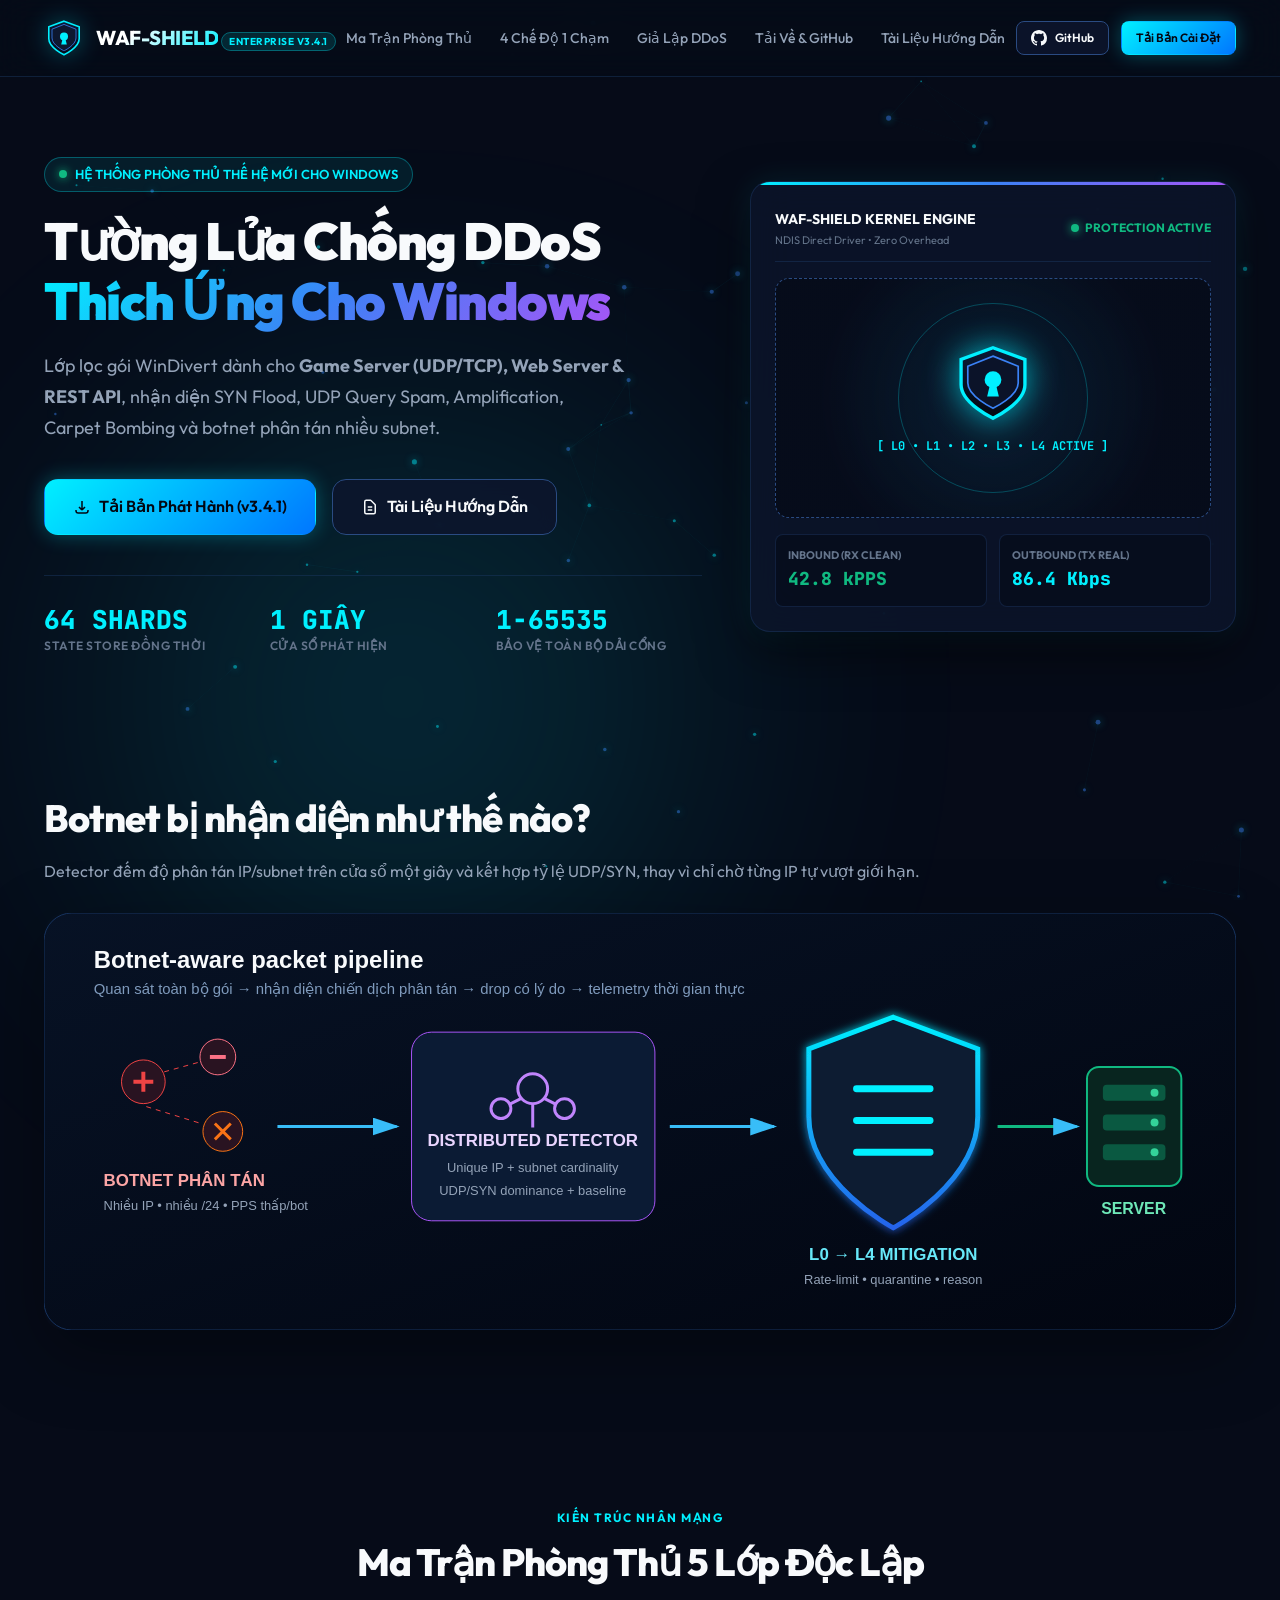
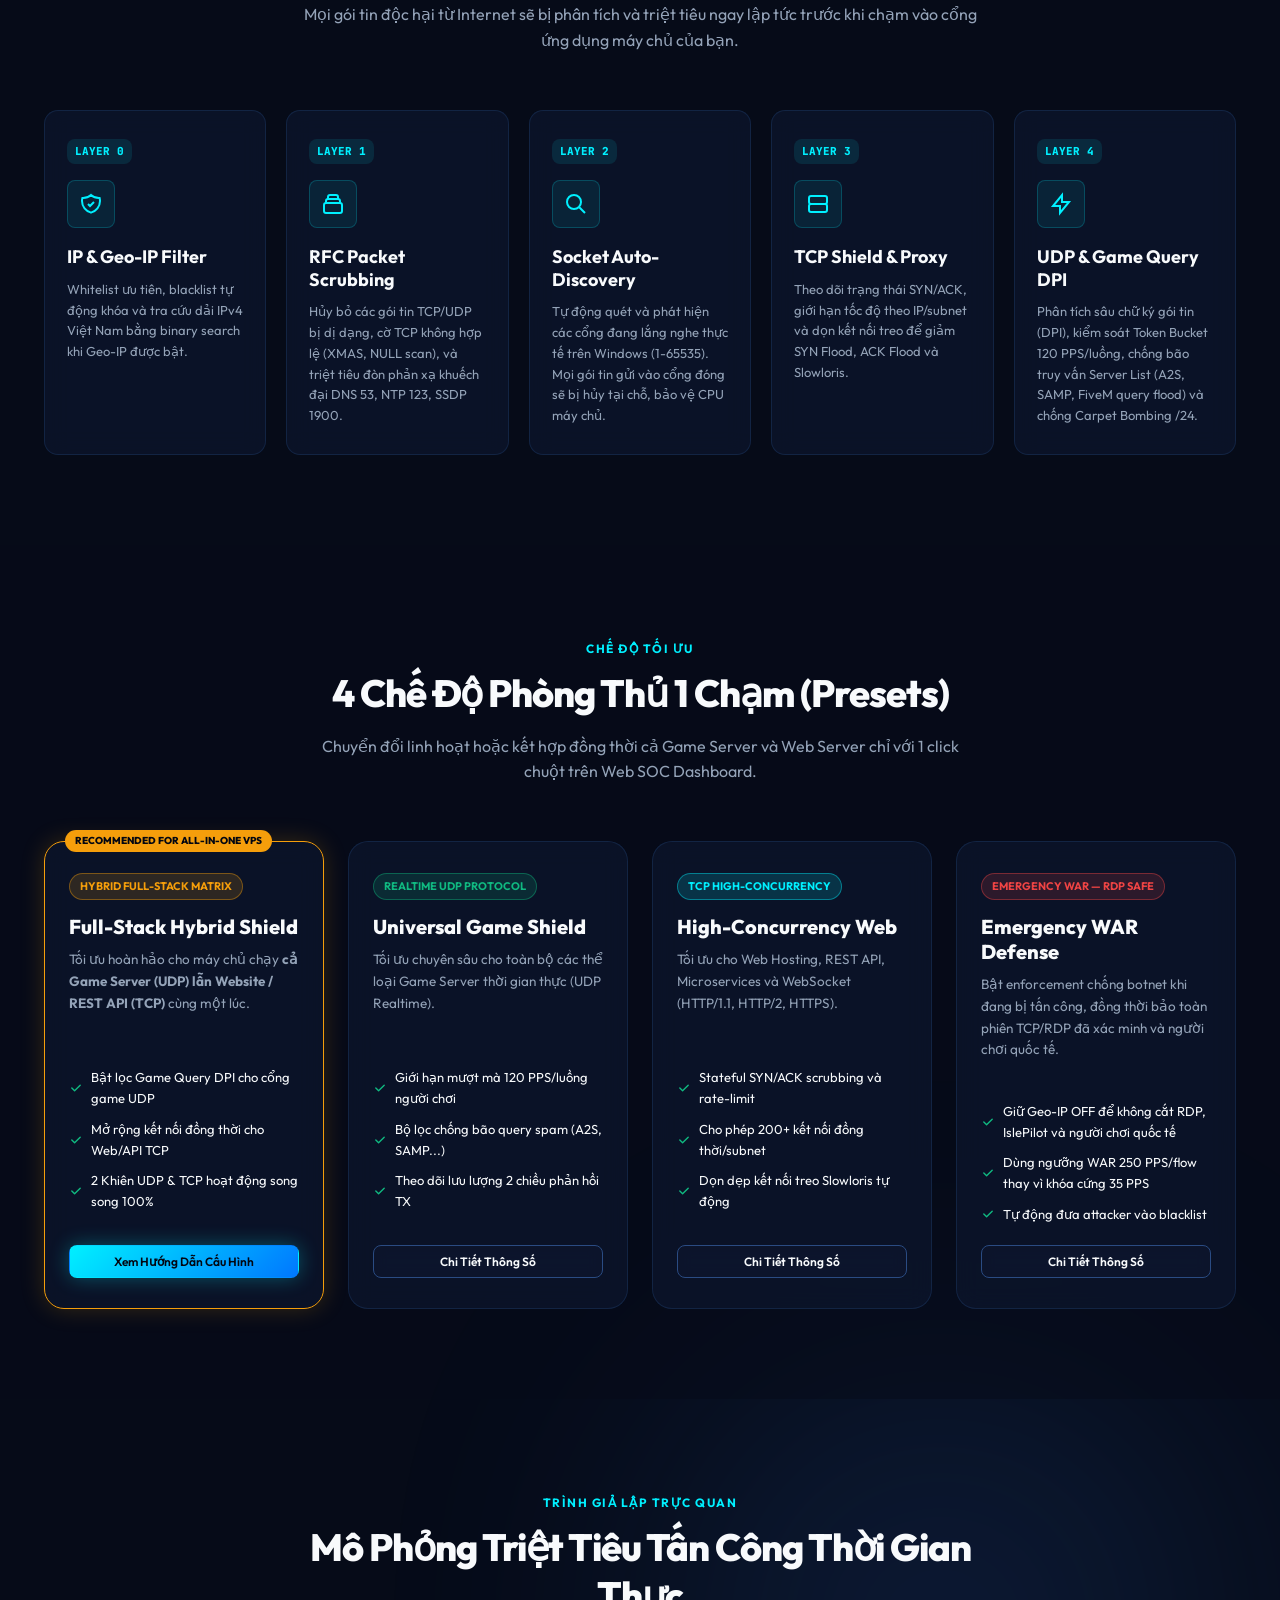
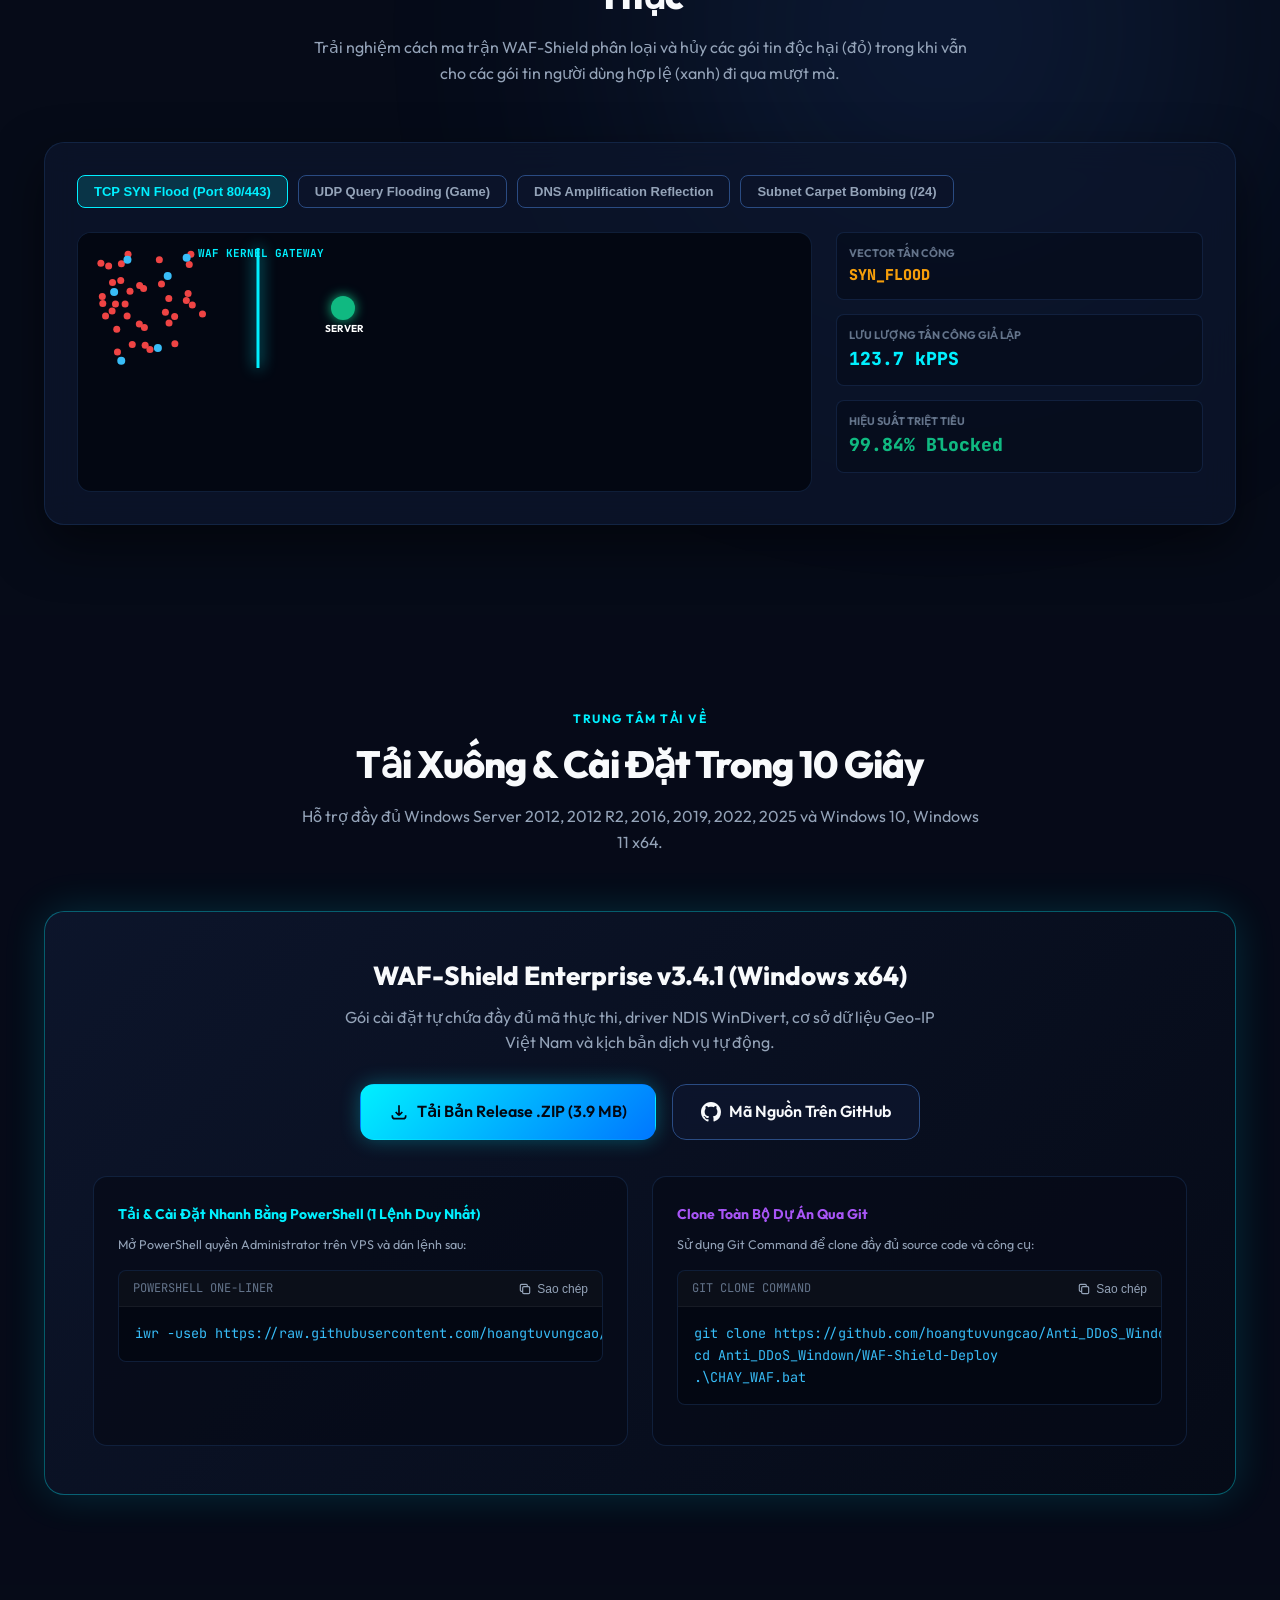
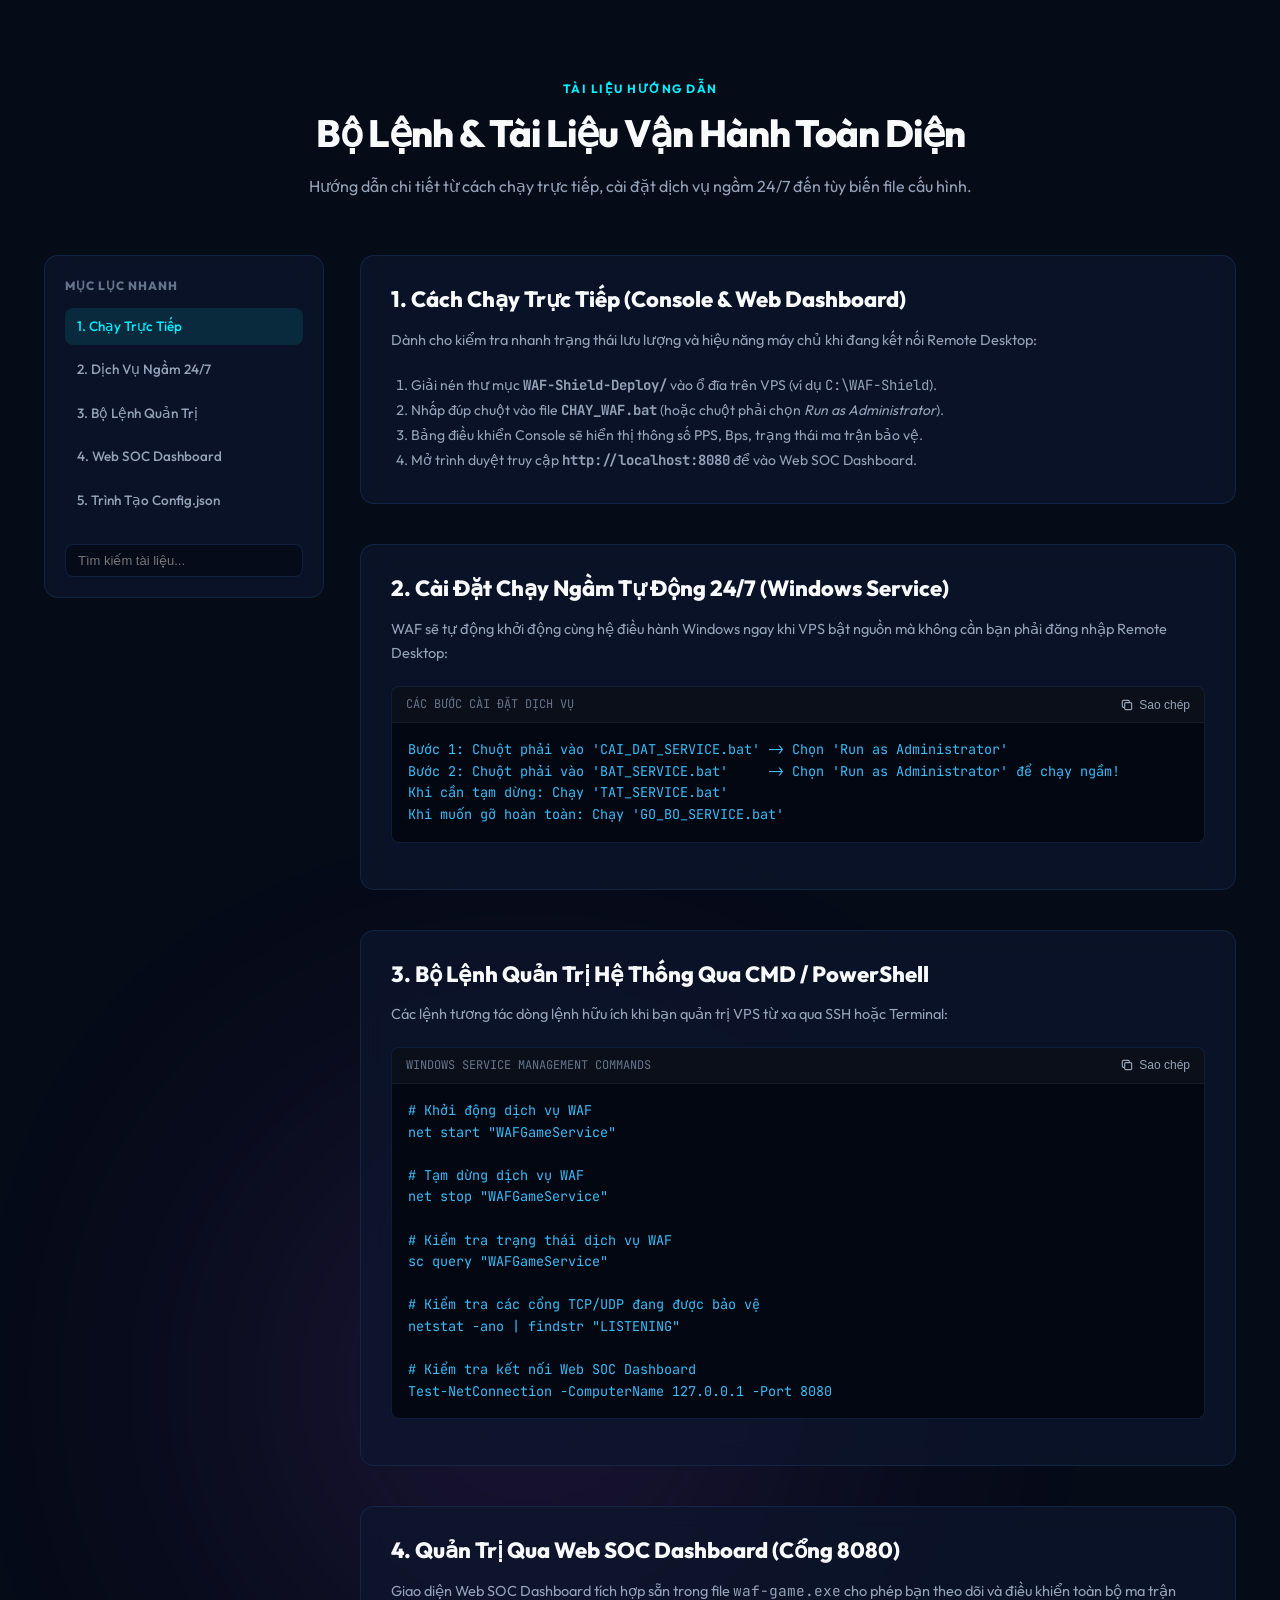
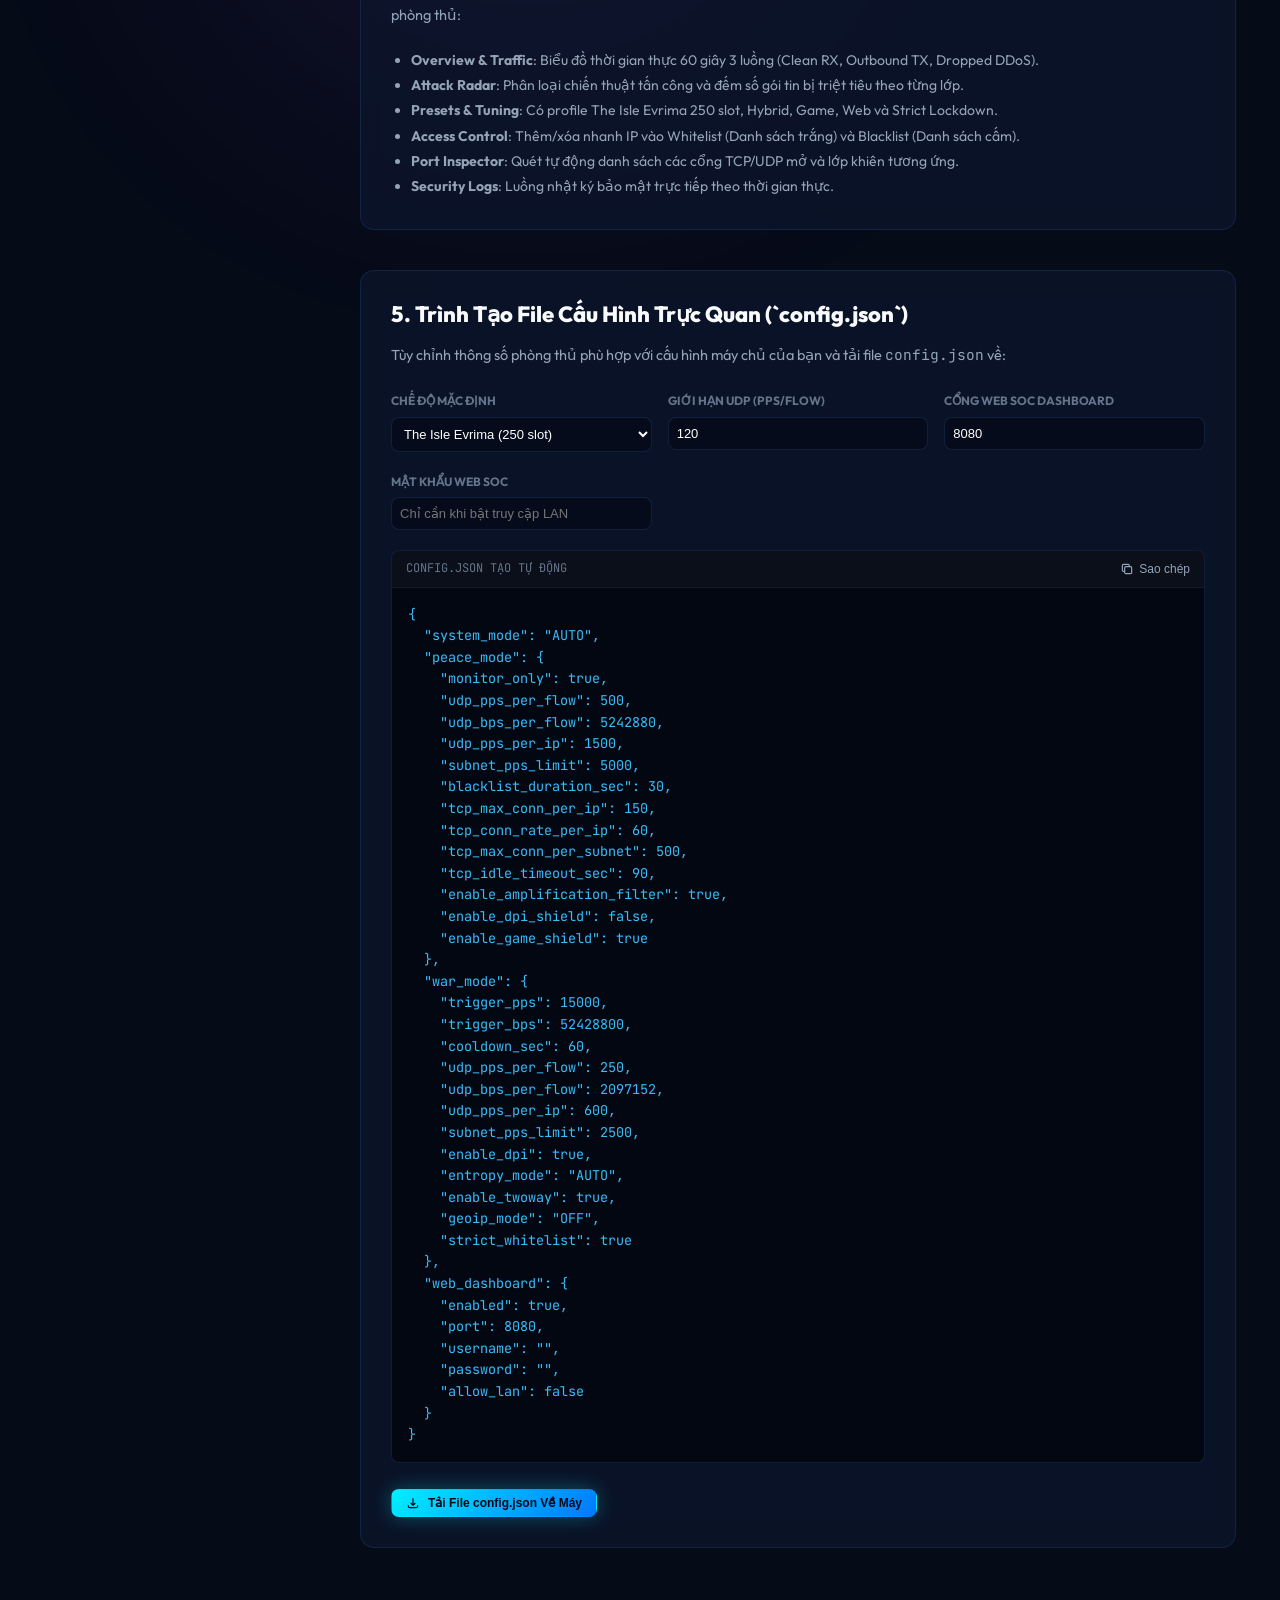
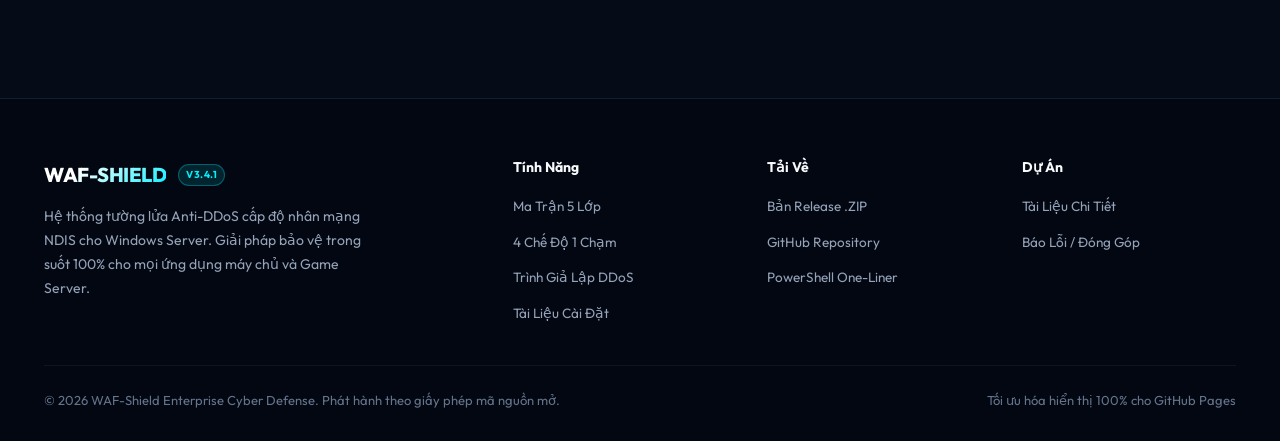
==== commit 63284185: "WAF-Shield v3.4.1: replace port bypasses with stateful Windows verification" ====
--- a/docs/index.html
+++ b/docs/index.html
@@ -3,10 +3,10 @@
 <head>
     <meta charset="UTF-8">
     <meta name="viewport" content="width=device-width, initial-scale=1.0, maximum-scale=1.0, user-scalable=no, viewport-fit=cover">
-    <title>WAF-Shield Enterprise v3.4 — Packet Firewall Anti-DDoS cho Windows</title>
+    <title>WAF-Shield Enterprise v3.4.1 — Packet Firewall Anti-DDoS cho Windows</title>
     <meta name="description" content="Tường lửa Anti-DDoS cho Game Server, Web Server và API trên Windows, sử dụng WinDivert với giám sát RX/TX và phát hiện botnet phân tán.">
     <meta name="keywords" content="Anti DDoS Windows, Game Server DDoS Protection, WAF Shield, WinDivert Firewall, Anti SYN Flood, Anti UDP Flood">
-    <meta property="og:title" content="WAF-Shield Enterprise v3.4 — Anti-DDoS Firewall">
+    <meta property="og:title" content="WAF-Shield Enterprise v3.4.1 — Anti-DDoS Firewall">
     <meta property="og:description" content="Bảo vệ toàn diện Game Server và Web Server trên Windows trước các cuộc tấn công DDoS quy mô lớn.">
     <meta property="og:type" content="website">
 
@@ -42,7 +42,7 @@
                 </svg>
                 <div>
                     <span class="brand-title">WAF-SHIELD</span>
-                    <span class="brand-badge">ENTERPRISE v3.4</span>
+                    <span class="brand-badge">ENTERPRISE v3.4.1</span>
                 </div>
             </a>
 
@@ -82,7 +82,7 @@
                 <div class="hero-actions">
                     <a href="#download" class="btn btn-primary btn-lg">
                         <svg width="18" height="18" fill="none" stroke="currentColor" stroke-width="2" viewBox="0 0 24 24"><path d="M4 16v1a3 3 0 003 3h10a3 3 0 003-3v-1m-4-4l-4 4m0 0l-4-4m4 4V4"/></svg>
-                        Tải Bản Phát Hành (v3.4)
+                        Tải Bản Phát Hành (v3.4.1)
                     </a>
                     <a href="#docs" class="btn btn-secondary btn-lg">
                         <svg width="18" height="18" fill="none" stroke="currentColor" stroke-width="2" viewBox="0 0 24 24"><path d="M9 12h6m-6 4h6m2 5H7a2 2 0 01-2-2V5a2 2 0 012-2h5.586a1 1 0 01.707.293l5.414 5.414a1 1 0 01.293.707V19a2 2 0 01-2 2z"/></svg>
@@ -280,13 +280,13 @@
                 <!-- Preset 4: Strict -->
                 <div class="preset-item">
                     <div class="preset-item-header">
-                        <span class="preset-badge" style="background:rgba(239, 68, 68, 0.15); color:var(--red); border:1px solid rgba(239, 68, 68, 0.4);">MAXIMUM LOCKDOWN 24/7</span>
-                        <h3 class="preset-title">Strict War Mode</h3>
-                        <p class="preset-desc">Chế độ phòng thủ nghiêm ngặt cao nhất dành cho các mục tiêu đang bị tấn công dữ dội.</p>
+                        <span class="preset-badge" style="background:rgba(239, 68, 68, 0.15); color:var(--red); border:1px solid rgba(239, 68, 68, 0.4);">EMERGENCY WAR — RDP SAFE</span>
+                        <h3 class="preset-title">Emergency WAR Defense</h3>
+                        <p class="preset-desc">Bật enforcement chống botnet khi đang bị tấn công, đồng thời bảo toàn phiên TCP/RDP đã xác minh và người chơi quốc tế.</p>
                     </div>
                     <ul class="preset-specs">
-                        <li><svg width="14" height="14" fill="currentColor" viewBox="0 0 20 20"><path fill-rule="evenodd" d="M16.707 5.293a1 1 0 010 1.414l-8 8a1 1 0 01-1.414 0l-4-4a1 1 0 011.414-1.414L8 12.586l7.293-7.293a1 1 0 011.414 0z" clip-rule="evenodd"></path></svg> Tự động kích hoạt Geo-IP chỉ cho phép Việt Nam</li>
-                        <li><svg width="14" height="14" fill="currentColor" viewBox="0 0 20 20"><path fill-rule="evenodd" d="M16.707 5.293a1 1 0 010 1.414l-8 8a1 1 0 01-1.414 0l-4-4a1 1 0 011.414-1.414L8 12.586l7.293-7.293a1 1 0 011.414 0z" clip-rule="evenodd"></path></svg> Siết giới hạn luồng xuống 35 PPS/flow</li>
+                        <li><svg width="14" height="14" fill="currentColor" viewBox="0 0 20 20"><path fill-rule="evenodd" d="M16.707 5.293a1 1 0 010 1.414l-8 8a1 1 0 01-1.414 0l-4-4a1 1 0 011.414-1.414L8 12.586l7.293-7.293a1 1 0 011.414 0z" clip-rule="evenodd"></path></svg> Giữ Geo-IP OFF để không cắt RDP, IslePilot và người chơi quốc tế</li>
+                        <li><svg width="14" height="14" fill="currentColor" viewBox="0 0 20 20"><path fill-rule="evenodd" d="M16.707 5.293a1 1 0 010 1.414l-8 8a1 1 0 01-1.414 0l-4-4a1 1 0 011.414-1.414L8 12.586l7.293-7.293a1 1 0 011.414 0z" clip-rule="evenodd"></path></svg> Dùng ngưỡng WAR 250 PPS/flow thay vì khóa cứng 35 PPS</li>
                         <li><svg width="14" height="14" fill="currentColor" viewBox="0 0 20 20"><path fill-rule="evenodd" d="M16.707 5.293a1 1 0 010 1.414l-8 8a1 1 0 01-1.414 0l-4-4a1 1 0 011.414-1.414L8 12.586l7.293-7.293a1 1 0 011.414 0z" clip-rule="evenodd"></path></svg> Tự động đưa attacker vào blacklist</li>
                     </ul>
                     <a href="#docs" class="btn btn-secondary btn-sm">Chi Tiết Thông Số</a>
@@ -348,7 +348,7 @@
             </div>
 
             <div class="download-card">
-                <h3 style="font-size:26px; font-weight:800; margin-bottom:12px;">WAF-Shield Enterprise v3.4 (Windows x64)</h3>
+                <h3 style="font-size:26px; font-weight:800; margin-bottom:12px;">WAF-Shield Enterprise v3.4.1 (Windows x64)</h3>
                 <p style="color:var(--text-secondary); max-width:600px; margin:0 auto 28px;">
                     Gói cài đặt tự chứa đầy đủ mã thực thi, driver NDIS WinDivert, cơ sở dữ liệu Geo-IP Việt Nam và kịch bản dịch vụ tự động.
                 </p>
@@ -504,7 +504,7 @@
                                     <option value="HYBRID">Full-Stack Hybrid (Game + Web)</option>
                                     <option value="GAME">Universal Game Shield</option>
                                     <option value="WEB">High-Concurrency Web Shield</option>
-                                    <option value="STRICT">Strict War Mode</option>
+                                    <option value="STRICT">Emergency WAR (RDP-safe)</option>
                                 </select>
                             </div>
                             <div>
@@ -546,7 +546,7 @@
                 <div>
                     <div class="nav-brand" style="margin-bottom:12px;">
                         <span class="brand-title">WAF-SHIELD</span>
-                        <span class="brand-badge">v3.4</span>
+                        <span class="brand-badge">v3.4.1</span>
                     </div>
                     <p class="footer-desc">
                         Hệ thống tường lửa Anti-DDoS cấp độ nhân mạng NDIS cho Windows Server. Giải pháp bảo vệ trong suốt 100% cho mọi ứng dụng máy chủ và Game Server.
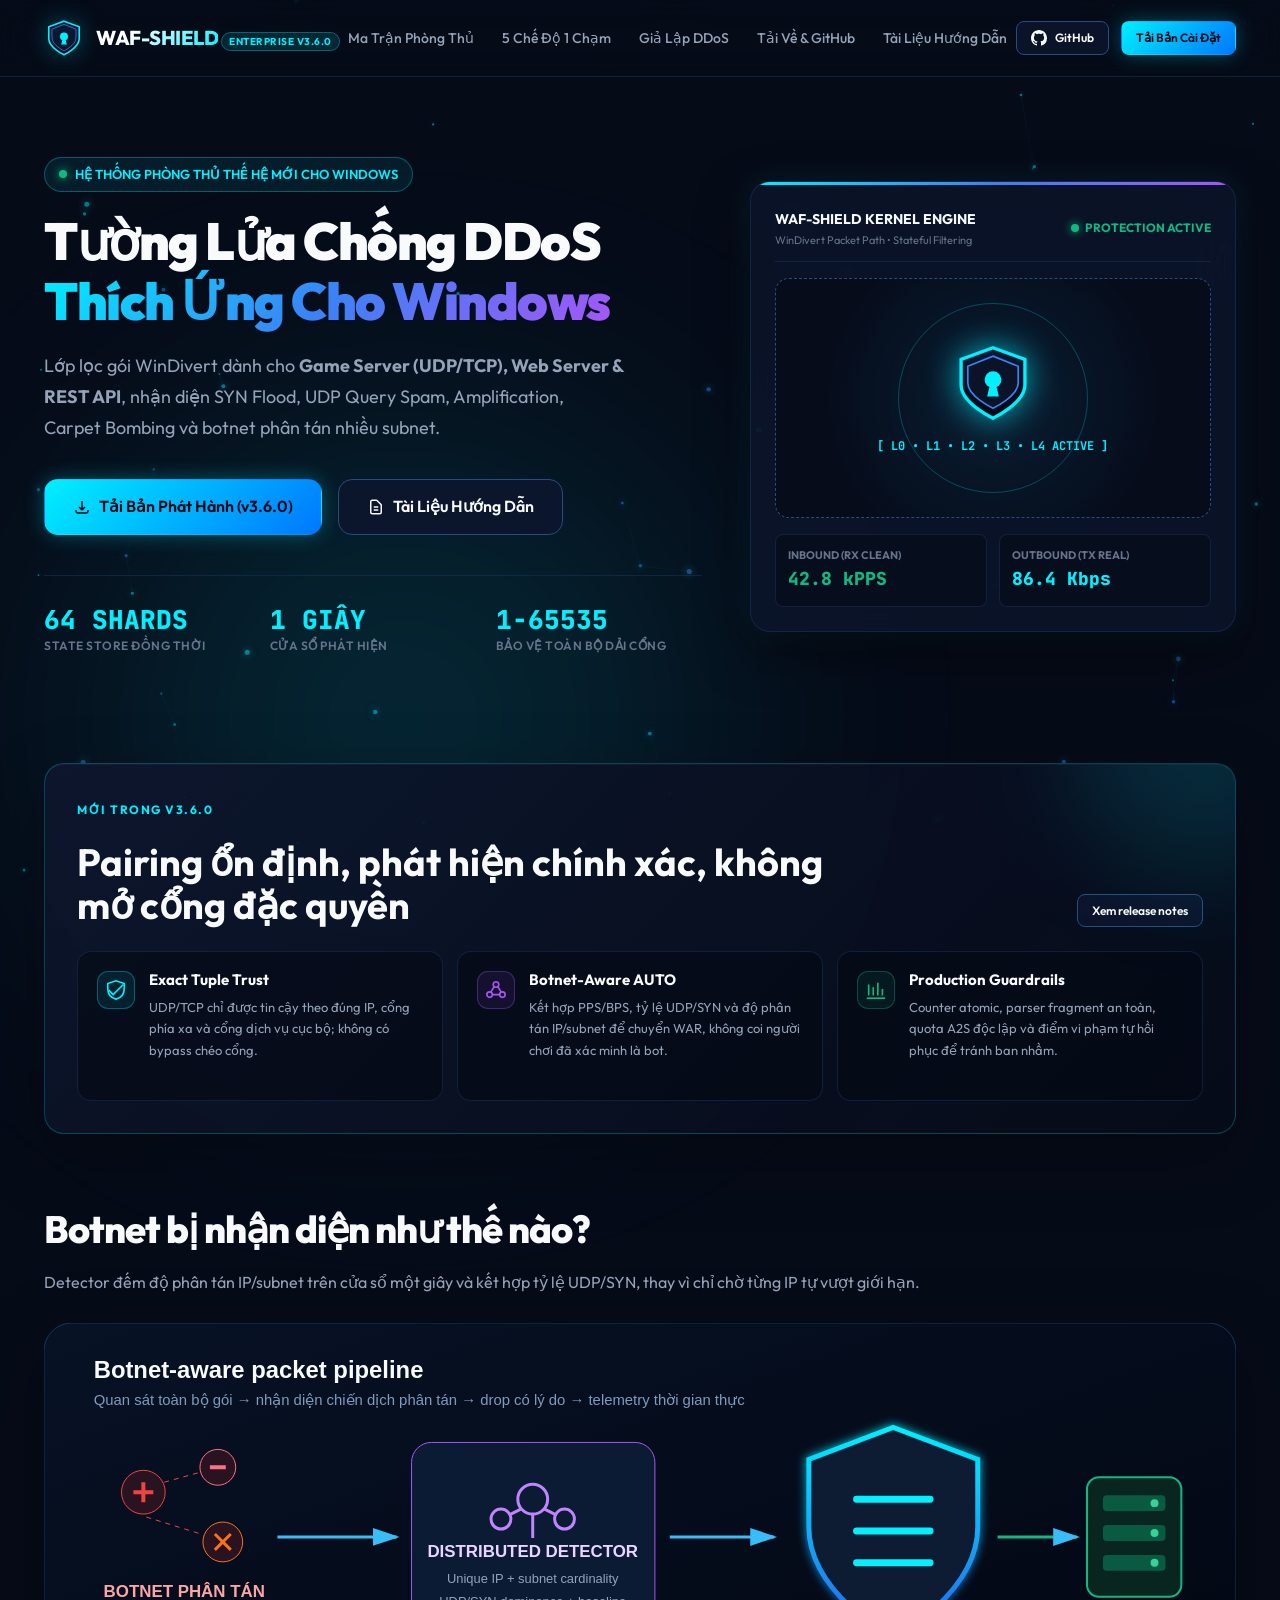
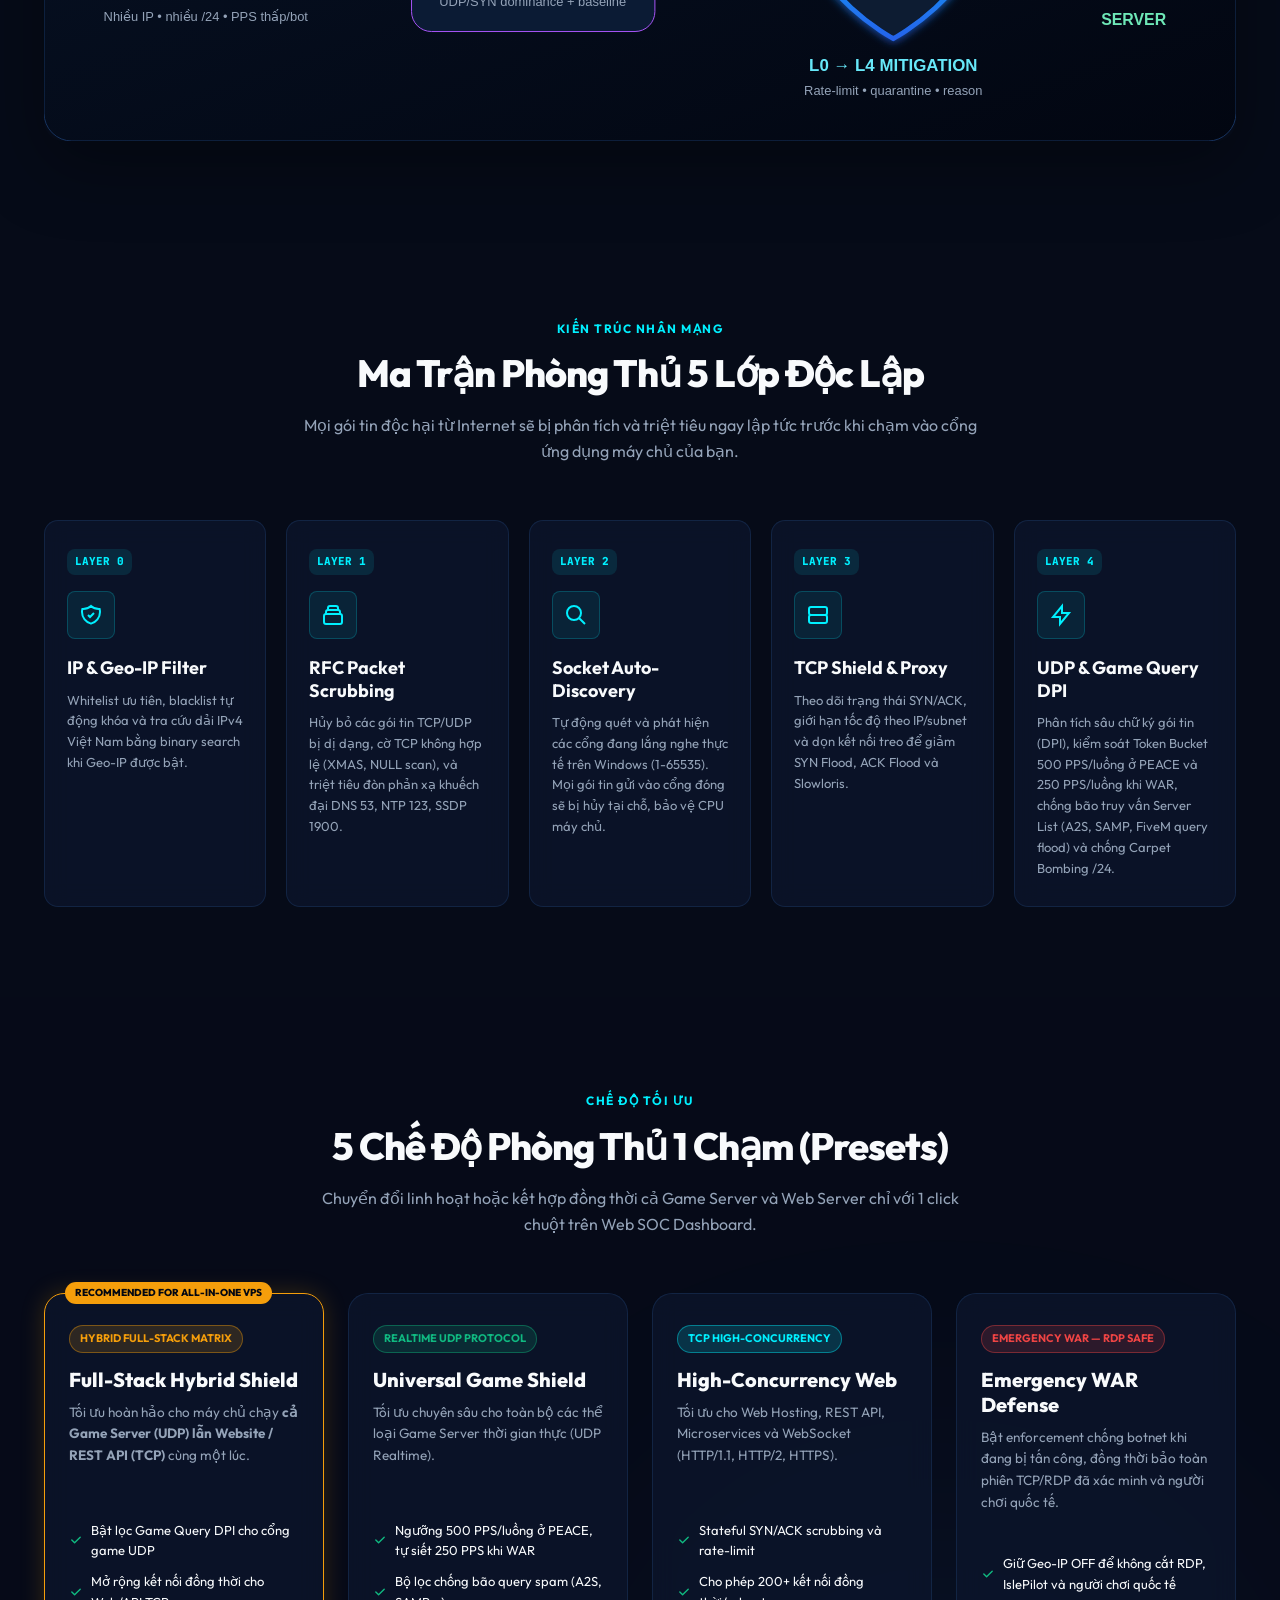
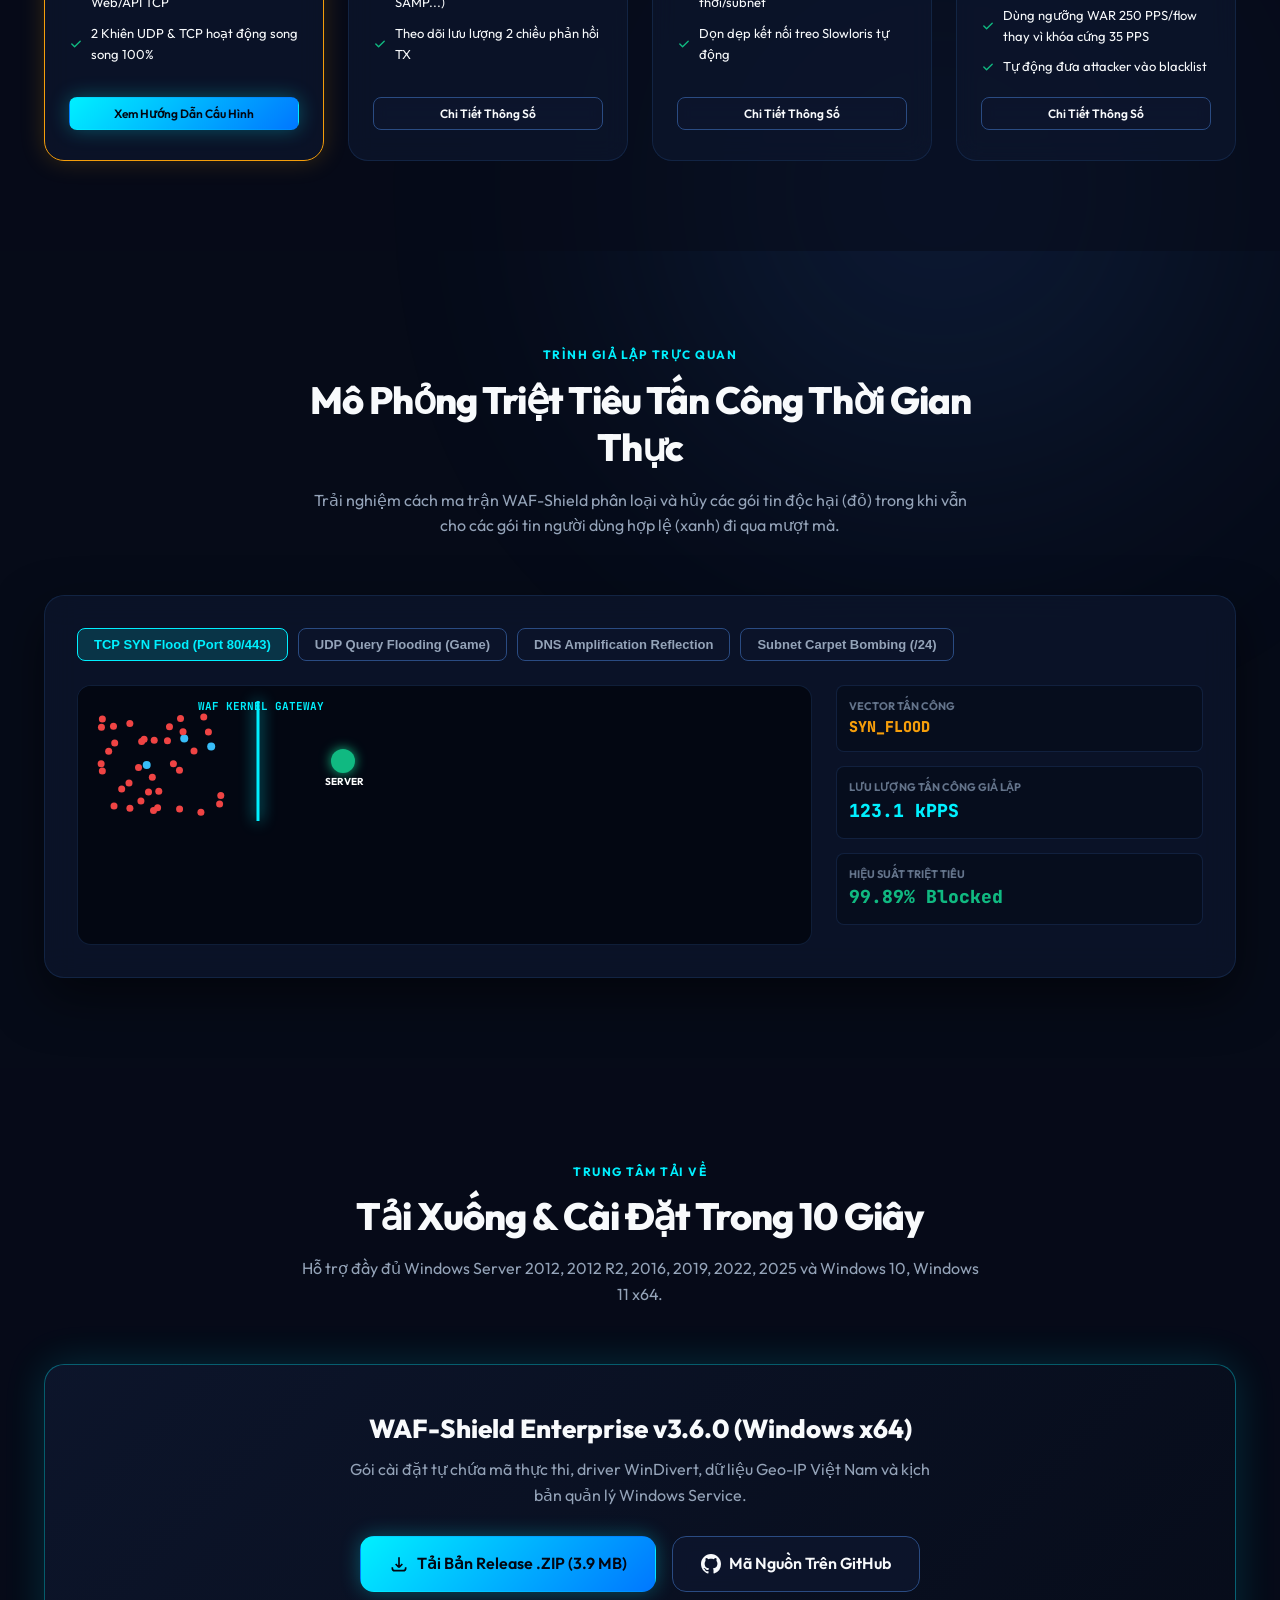
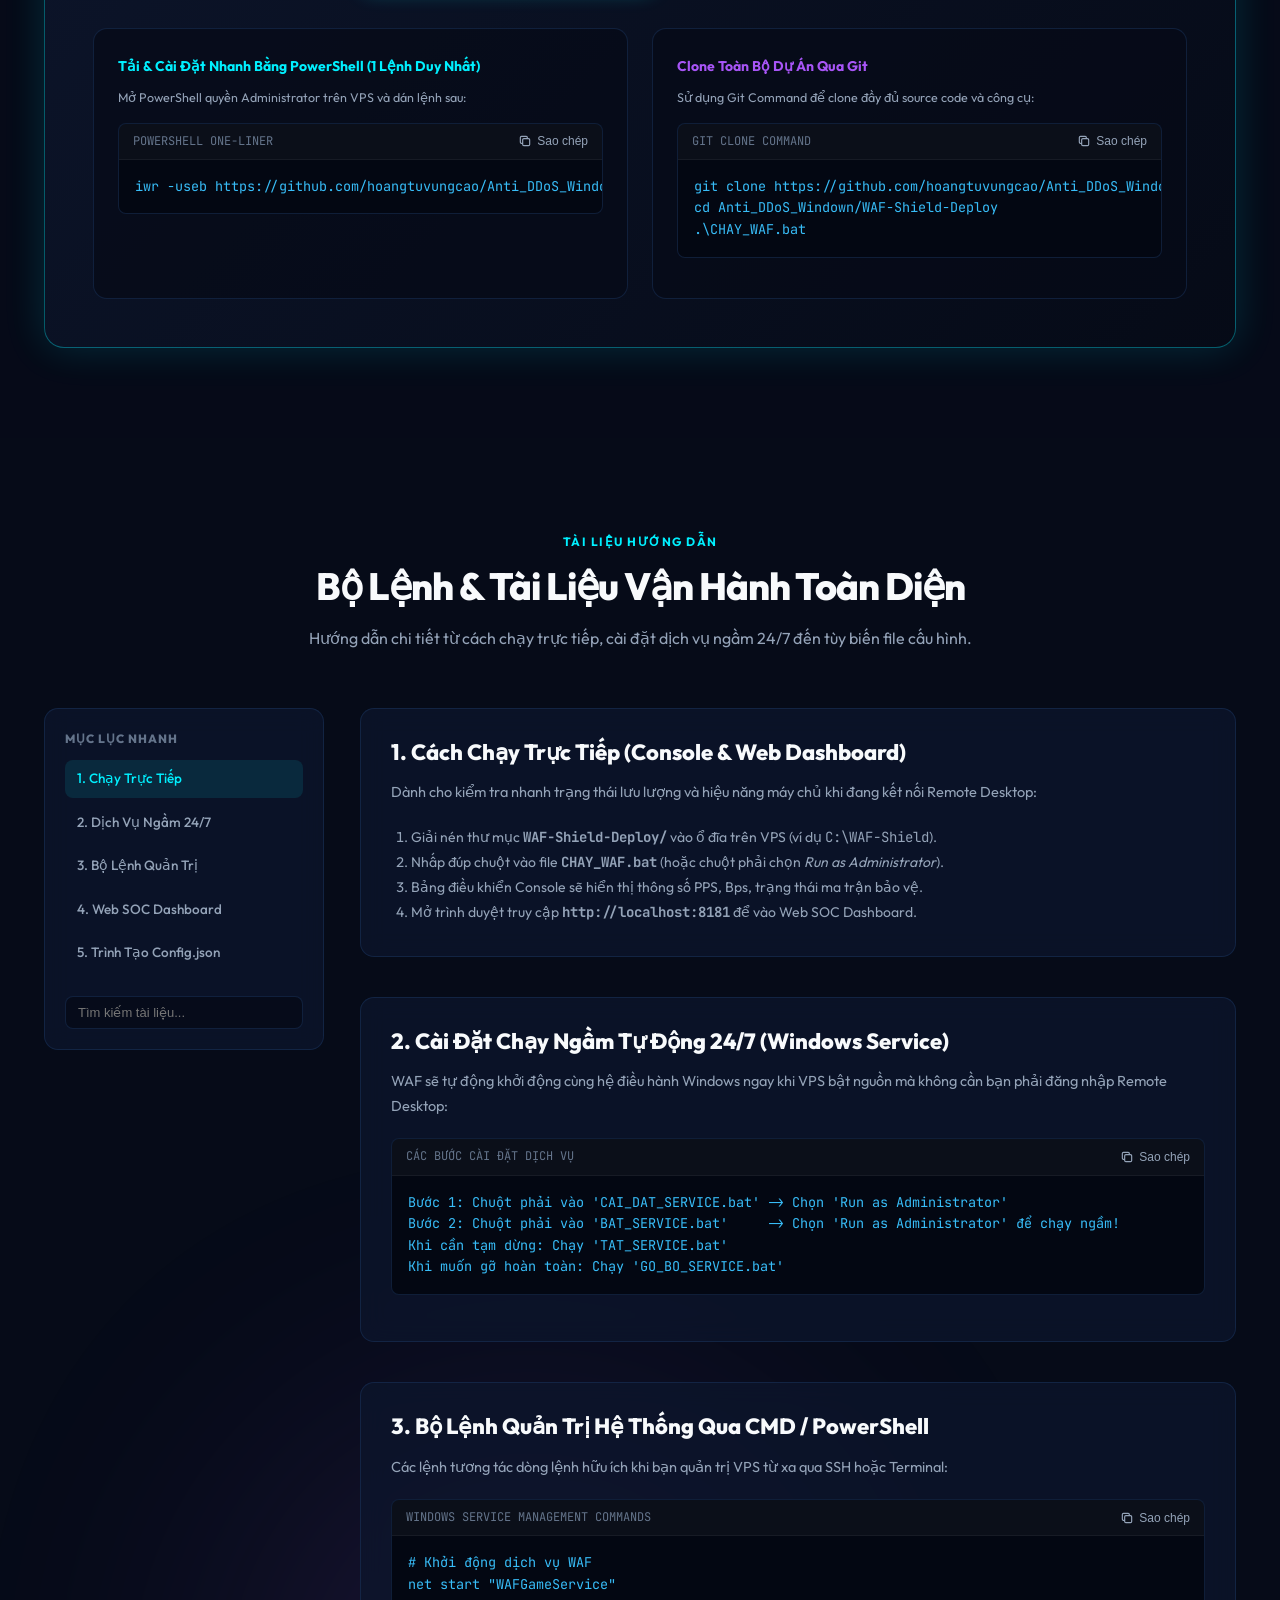
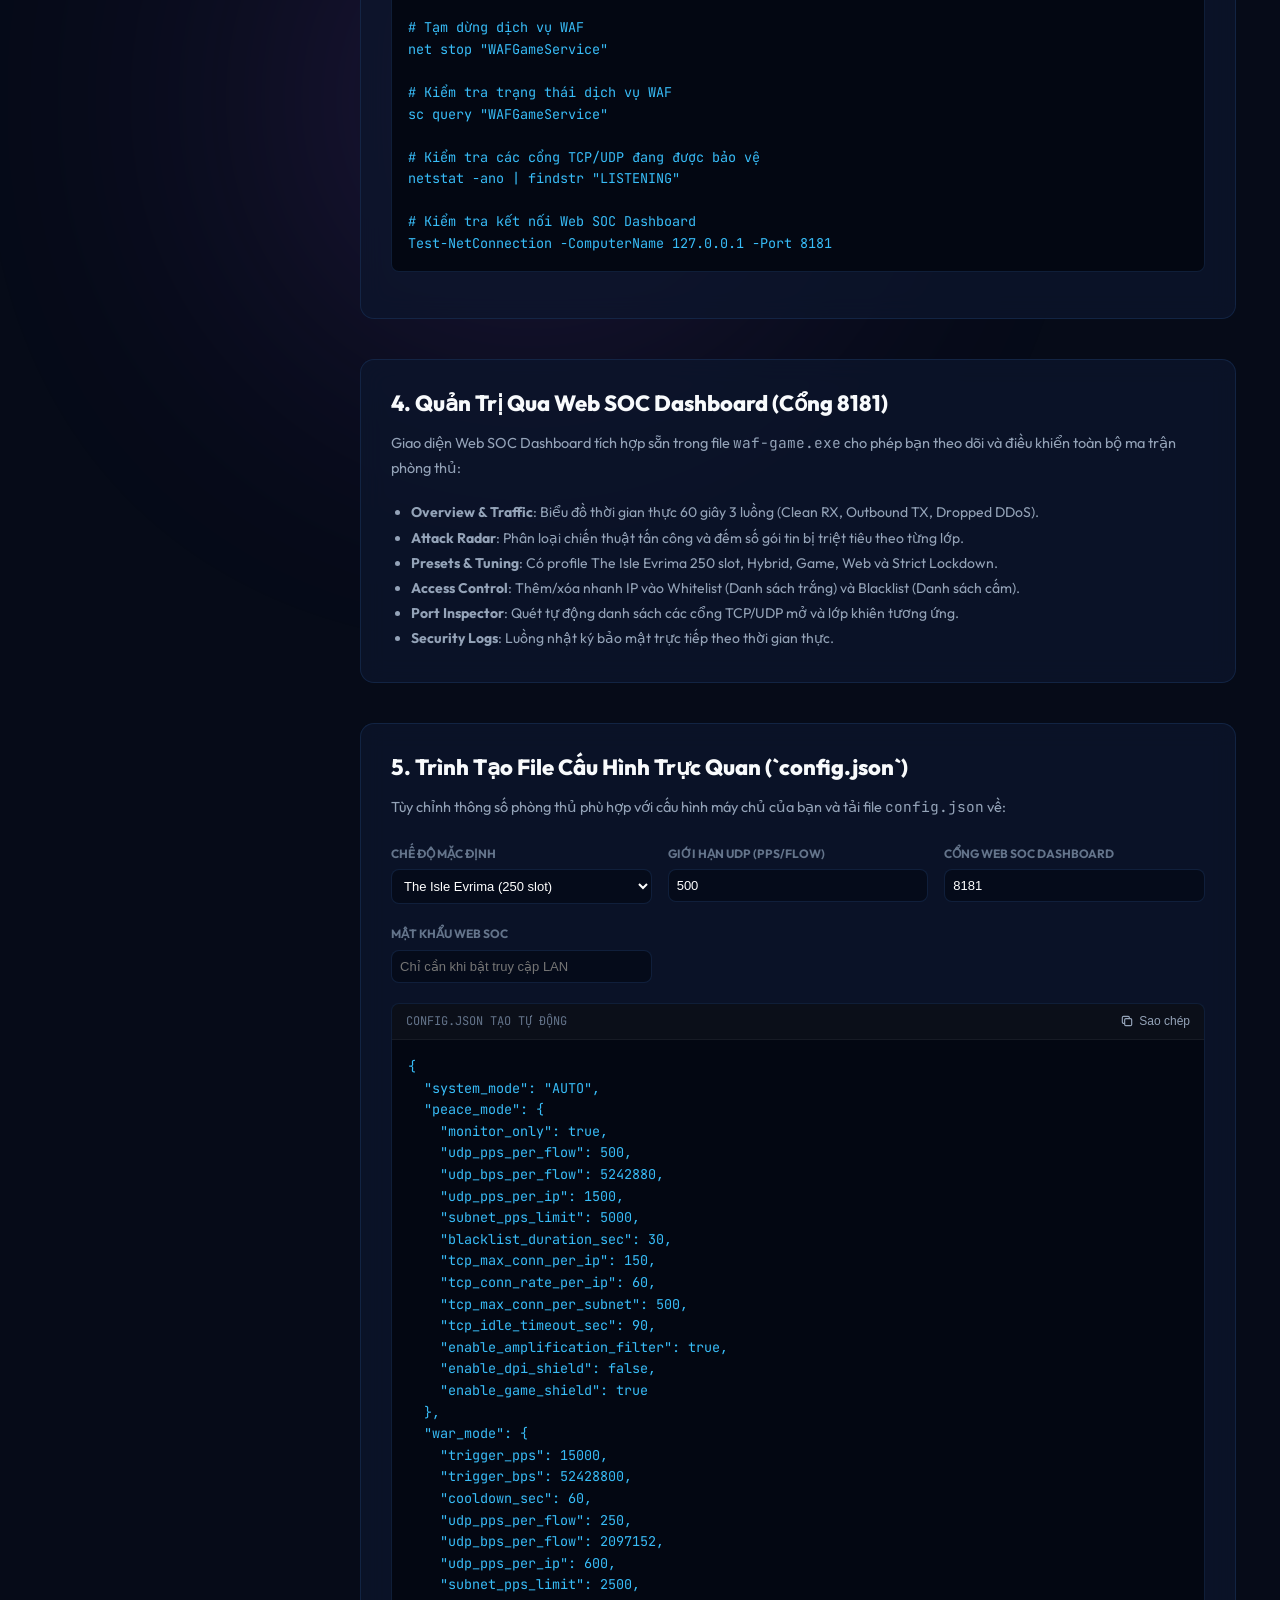
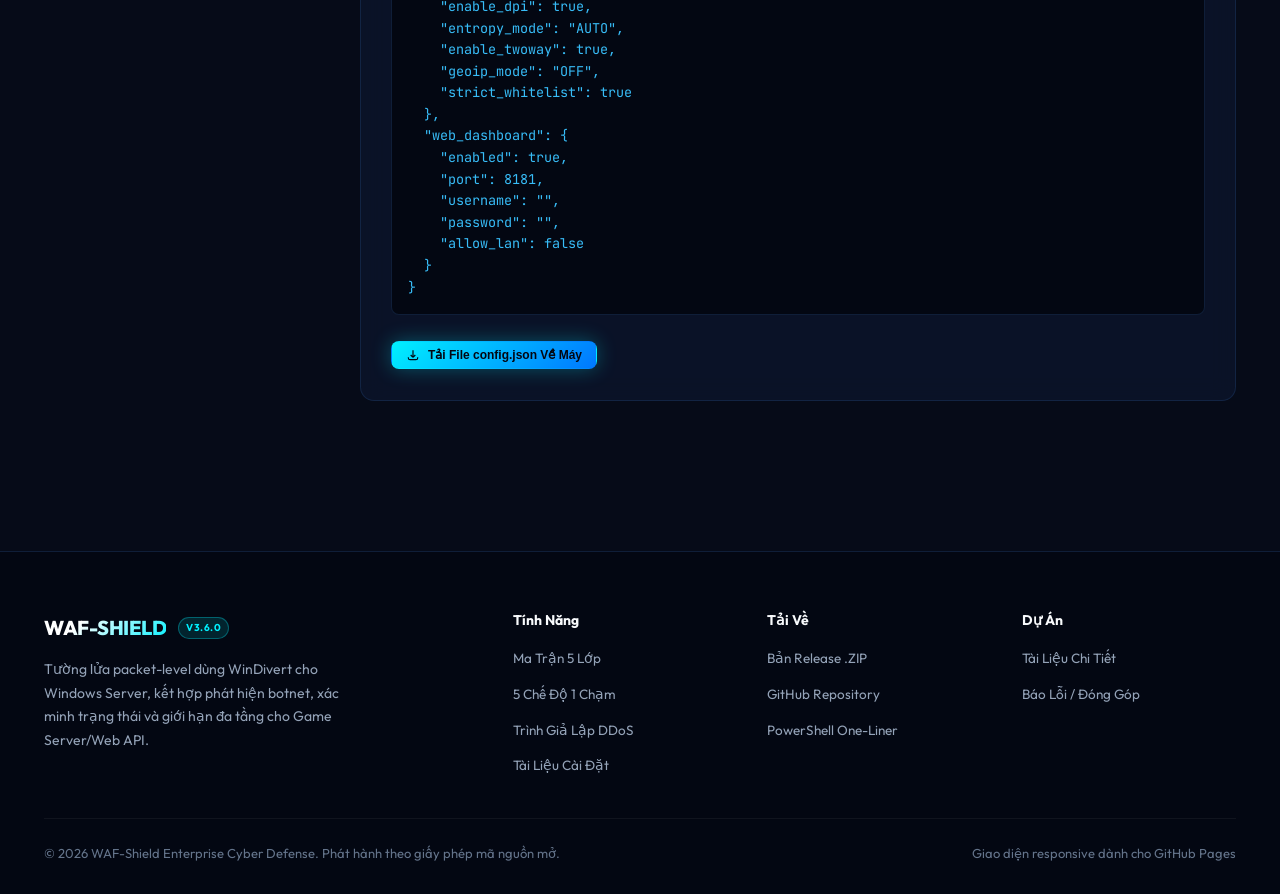
==== commit f32a360a: "release: WAF-Shield v3.6.0 production hardening and UI refresh" ====
--- a/docs/index.html
+++ b/docs/index.html
@@ -3,10 +3,10 @@
 <head>
     <meta charset="UTF-8">
     <meta name="viewport" content="width=device-width, initial-scale=1.0, maximum-scale=1.0, user-scalable=no, viewport-fit=cover">
-    <title>WAF-Shield Enterprise v3.4.1 — Packet Firewall Anti-DDoS cho Windows</title>
+    <title>WAF-Shield Enterprise v3.6.0 — Packet Firewall Anti-DDoS cho Windows</title>
     <meta name="description" content="Tường lửa Anti-DDoS cho Game Server, Web Server và API trên Windows, sử dụng WinDivert với giám sát RX/TX và phát hiện botnet phân tán.">
     <meta name="keywords" content="Anti DDoS Windows, Game Server DDoS Protection, WAF Shield, WinDivert Firewall, Anti SYN Flood, Anti UDP Flood">
-    <meta property="og:title" content="WAF-Shield Enterprise v3.4.1 — Anti-DDoS Firewall">
+    <meta property="og:title" content="WAF-Shield Enterprise v3.6.0 — Anti-DDoS Firewall">
     <meta property="og:description" content="Bảo vệ toàn diện Game Server và Web Server trên Windows trước các cuộc tấn công DDoS quy mô lớn.">
     <meta property="og:type" content="website">
 
@@ -42,13 +42,13 @@
                 </svg>
                 <div>
                     <span class="brand-title">WAF-SHIELD</span>
-                    <span class="brand-badge">ENTERPRISE v3.4.1</span>
+                    <span class="brand-badge">ENTERPRISE v3.6.0</span>
                 </div>
             </a>
 
             <ul class="nav-menu">
                 <li><a href="#features" class="nav-link">Ma Trận Phòng Thủ</a></li>
-                <li><a href="#presets" class="nav-link">4 Chế Độ 1 Chạm</a></li>
+                <li><a href="#presets" class="nav-link">5 Chế Độ 1 Chạm</a></li>
                 <li><a href="#simulator" class="nav-link">Giả Lập DDoS</a></li>
                 <li><a href="#download" class="nav-link">Tải Về & GitHub</a></li>
                 <li><a href="#docs" class="nav-link">Tài Liệu Hướng Dẫn</a></li>
@@ -82,7 +82,7 @@
                 <div class="hero-actions">
                     <a href="#download" class="btn btn-primary btn-lg">
                         <svg width="18" height="18" fill="none" stroke="currentColor" stroke-width="2" viewBox="0 0 24 24"><path d="M4 16v1a3 3 0 003 3h10a3 3 0 003-3v-1m-4-4l-4 4m0 0l-4-4m4 4V4"/></svg>
-                        Tải Bản Phát Hành (v3.4.1)
+                        Tải Bản Phát Hành (v3.6.0)
                     </a>
                     <a href="#docs" class="btn btn-secondary btn-lg">
                         <svg width="18" height="18" fill="none" stroke="currentColor" stroke-width="2" viewBox="0 0 24 24"><path d="M9 12h6m-6 4h6m2 5H7a2 2 0 01-2-2V5a2 2 0 012-2h5.586a1 1 0 01.707.293l5.414 5.414a1 1 0 01.293.707V19a2 2 0 01-2 2z"/></svg>
@@ -110,7 +110,7 @@
                 <div class="widget-header">
                     <div>
                         <b style="font-size:14px;">WAF-SHIELD KERNEL ENGINE</b>
-                        <p style="font-size:11px; color:var(--text-muted);">NDIS Direct Driver • Zero Overhead</p>
+                        <p style="font-size:11px; color:var(--text-muted);">WinDivert Packet Path • Stateful Filtering</p>
                     </div>
                     <div class="widget-status">
                         <span class="pulse-dot"></span>
@@ -151,6 +151,34 @@
         </div>
     </section>
 
+    <section class="release-update" aria-labelledby="release-title">
+        <div class="container">
+            <div class="release-panel">
+                <div class="release-heading">
+                    <div>
+                        <span class="section-tag">MỚI TRONG v3.6.0</span>
+                        <h2 id="release-title">Pairing ổn định, phát hiện chính xác, không mở cổng đặc quyền</h2>
+                    </div>
+                    <a href="https://github.com/hoangtuvungcao/Anti_DDoS_Windown/releases/tag/v3.6.0" class="btn btn-secondary btn-sm">Xem release notes</a>
+                </div>
+                <div class="release-grid">
+                    <article class="release-item">
+                        <span class="release-icon" aria-hidden="true"><svg viewBox="0 0 24 24" fill="none" stroke="currentColor" stroke-width="1.8"><path d="M4 12l5 5L20 6"/><path d="M12 22C6.5 20.5 3 16 3 10V5l9-3 9 3v5c0 6-3.5 10.5-9 12z"/></svg></span>
+                        <div><h3>Exact Tuple Trust</h3><p>UDP/TCP chỉ được tin cậy theo đúng IP, cổng phía xa và cổng dịch vụ cục bộ; không có bypass chéo cổng.</p></div>
+                    </article>
+                    <article class="release-item">
+                        <span class="release-icon release-icon-purple" aria-hidden="true"><svg viewBox="0 0 24 24" fill="none" stroke="currentColor" stroke-width="1.8"><circle cx="12" cy="6" r="3"/><circle cx="5" cy="17" r="3"/><circle cx="19" cy="17" r="3"/><path d="M10 8.5L6.5 14M14 8.5l3.5 5.5M8 17h8"/></svg></span>
+                        <div><h3>Botnet-Aware AUTO</h3><p>Kết hợp PPS/BPS, tỷ lệ UDP/SYN và độ phân tán IP/subnet để chuyển WAR, không coi người chơi đã xác minh là bot.</p></div>
+                    </article>
+                    <article class="release-item">
+                        <span class="release-icon release-icon-green" aria-hidden="true"><svg viewBox="0 0 24 24" fill="none" stroke="currentColor" stroke-width="1.8"><path d="M4 18V6m5 12V9m5 9V4m5 14v-7"/><path d="M2 21h20"/></svg></span>
+                        <div><h3>Production Guardrails</h3><p>Counter atomic, parser fragment an toàn, quota A2S độc lập và điểm vi phạm tự hồi phục để tránh ban nhầm.</p></div>
+                    </article>
+                </div>
+            </div>
+        </div>
+    </section>
+
     <section class="visual-explainer" aria-labelledby="pipeline-title">
         <div class="container">
             <h2 id="pipeline-title" class="section-title">Botnet bị nhận diện như thế nào?</h2>
@@ -216,7 +244,7 @@
                         <svg class="layer-svg" fill="none" stroke="currentColor" stroke-width="2" viewBox="0 0 24 24"><path d="M13 10V3L4 14h7v7l9-11h-7z"/></svg>
                     </div>
                     <h3 class="layer-title">UDP & Game Query DPI</h3>
-                    <p class="layer-desc">Phân tích sâu chữ ký gói tin (DPI), kiểm soát Token Bucket 120 PPS/luồng, chống bão truy vấn Server List (A2S, SAMP, FiveM query flood) và chống Carpet Bombing /24.</p>
+                    <p class="layer-desc">Phân tích sâu chữ ký gói tin (DPI), kiểm soát Token Bucket 500 PPS/luồng ở PEACE và 250 PPS/luồng khi WAR, chống bão truy vấn Server List (A2S, SAMP, FiveM query flood) và chống Carpet Bombing /24.</p>
                 </div>
             </div>
         </div>
@@ -227,7 +255,7 @@
         <div class="container">
             <div class="section-header">
                 <span class="section-tag">CHẾ ĐỘ TỐI ƯU</span>
-                <h2 class="section-title">4 Chế Độ Phòng Thủ 1 Chạm (Presets)</h2>
+                <h2 class="section-title">5 Chế Độ Phòng Thủ 1 Chạm (Presets)</h2>
                 <p class="section-desc">Chuyển đổi linh hoạt hoặc kết hợp đồng thời cả Game Server và Web Server chỉ với 1 click chuột trên Web SOC Dashboard.</p>
             </div>
 
@@ -255,7 +283,7 @@
                         <p class="preset-desc">Tối ưu chuyên sâu cho toàn bộ các thể loại Game Server thời gian thực (UDP Realtime).</p>
                     </div>
                     <ul class="preset-specs">
-                        <li><svg width="14" height="14" fill="currentColor" viewBox="0 0 20 20"><path fill-rule="evenodd" d="M16.707 5.293a1 1 0 010 1.414l-8 8a1 1 0 01-1.414 0l-4-4a1 1 0 011.414-1.414L8 12.586l7.293-7.293a1 1 0 011.414 0z" clip-rule="evenodd"></path></svg> Giới hạn mượt mà 120 PPS/luồng người chơi</li>
+                        <li><svg width="14" height="14" fill="currentColor" viewBox="0 0 20 20"><path fill-rule="evenodd" d="M16.707 5.293a1 1 0 010 1.414l-8 8a1 1 0 01-1.414 0l-4-4a1 1 0 011.414-1.414L8 12.586l7.293-7.293a1 1 0 011.414 0z" clip-rule="evenodd"></path></svg> Ngưỡng 500 PPS/luồng ở PEACE, tự siết 250 PPS khi WAR</li>
                         <li><svg width="14" height="14" fill="currentColor" viewBox="0 0 20 20"><path fill-rule="evenodd" d="M16.707 5.293a1 1 0 010 1.414l-8 8a1 1 0 01-1.414 0l-4-4a1 1 0 011.414-1.414L8 12.586l7.293-7.293a1 1 0 011.414 0z" clip-rule="evenodd"></path></svg> Bộ lọc chống bão query spam (A2S, SAMP...)</li>
                         <li><svg width="14" height="14" fill="currentColor" viewBox="0 0 20 20"><path fill-rule="evenodd" d="M16.707 5.293a1 1 0 010 1.414l-8 8a1 1 0 01-1.414 0l-4-4a1 1 0 011.414-1.414L8 12.586l7.293-7.293a1 1 0 011.414 0z" clip-rule="evenodd"></path></svg> Theo dõi lưu lượng 2 chiều phản hồi TX</li>
                     </ul>
@@ -307,10 +335,10 @@
             <div class="simulator-container">
                 <div class="sim-controls">
                     <div class="sim-attacks">
-                        <button class="sim-btn active" onclick="switchSimAttack('SYN_FLOOD')">TCP SYN Flood (Port 80/443)</button>
-                        <button class="sim-btn" onclick="switchSimAttack('UDP_QUERY_SPAM')">UDP Query Flooding (Game)</button>
-                        <button class="sim-btn" onclick="switchSimAttack('DNS_AMPLIFICATION')">DNS Amplification Reflection</button>
-                        <button class="sim-btn" onclick="switchSimAttack('CARPET_BOMBING')">Subnet Carpet Bombing (/24)</button>
+                        <button class="sim-btn active" onclick="switchSimAttack('SYN_FLOOD', this)">TCP SYN Flood (Port 80/443)</button>
+                        <button class="sim-btn" onclick="switchSimAttack('UDP_QUERY_SPAM', this)">UDP Query Flooding (Game)</button>
+                        <button class="sim-btn" onclick="switchSimAttack('DNS_AMPLIFICATION', this)">DNS Amplification Reflection</button>
+                        <button class="sim-btn" onclick="switchSimAttack('CARPET_BOMBING', this)">Subnet Carpet Bombing (/24)</button>
                     </div>
                 </div>
 
@@ -348,9 +376,9 @@
             </div>
 
             <div class="download-card">
-                <h3 style="font-size:26px; font-weight:800; margin-bottom:12px;">WAF-Shield Enterprise v3.4.1 (Windows x64)</h3>
+                <h3 style="font-size:26px; font-weight:800; margin-bottom:12px;">WAF-Shield Enterprise v3.6.0 (Windows x64)</h3>
                 <p style="color:var(--text-secondary); max-width:600px; margin:0 auto 28px;">
-                    Gói cài đặt tự chứa đầy đủ mã thực thi, driver NDIS WinDivert, cơ sở dữ liệu Geo-IP Việt Nam và kịch bản dịch vụ tự động.
+                    Gói cài đặt tự chứa mã thực thi, driver WinDivert, dữ liệu Geo-IP Việt Nam và kịch bản quản lý Windows Service.
                 </p>
 
                 <div style="display:flex; justify-content:center; gap:16px; flex-wrap:wrap; margin-bottom:30px;">
@@ -373,7 +401,7 @@
                                 <span>POWERSHELL ONE-LINER</span>
                                 <button class="code-copy-btn" onclick="copyCode('psCmd', 'lệnh PowerShell')"><svg width="14" height="14" fill="none" stroke="currentColor" stroke-width="2" viewBox="0 0 24 24"><path d="M8 16H6a2 2 0 01-2-2V6a2 2 0 012-2h8a2 2 0 012 2v2m-6 12h8a2 2 0 002-2v-8a2 2 0 00-2-2h-8a2 2 0 00-2 2v8a2 2 0 002 2z"/></svg> Sao chép</button>
                             </div>
-                            <pre class="code-box" id="psCmd">iwr -useb https://raw.githubusercontent.com/hoangtuvungcao/Anti_DDoS_Windown/main/WAF-Shield-Windows-Release.zip -OutFile WAF-Shield.zip; Expand-Archive WAF-Shield.zip -DestinationPath C:\WAF-Shield -Force; cd C:\WAF-Shield\WAF-Shield-Deploy; .\CHAY_WAF.bat</pre>
+                            <pre class="code-box" id="psCmd">iwr -useb https://github.com/hoangtuvungcao/Anti_DDoS_Windown/releases/latest/download/WAF-Shield-Windows-Release.zip -OutFile WAF-Shield.zip; Expand-Archive WAF-Shield.zip -DestinationPath C:\WAF-Shield -Force; cd C:\WAF-Shield\WAF-Shield-Deploy; .\CHAY_WAF.bat</pre>
                         </div>
                     </div>
 
@@ -429,7 +457,7 @@
                             <li>Giải nén thư mục <b><code>WAF-Shield-Deploy/</code></b> vào ổ đĩa trên VPS (ví dụ <code>C:\WAF-Shield</code>).</li>
                             <li>Nhấp đúp chuột vào file <b><code>CHAY_WAF.bat</code></b> (hoặc chuột phải chọn <i>Run as Administrator</i>).</li>
                             <li>Bảng điều khiển Console sẽ hiển thị thông số PPS, Bps, trạng thái ma trận bảo vệ.</li>
-                            <li>Mở trình duyệt truy cập <b><code>http://localhost:8080</code></b> để vào Web SOC Dashboard.</li>
+                            <li>Mở trình duyệt truy cập <b><code>http://localhost:8181</code></b> để vào Web SOC Dashboard.</li>
                         </ol>
                     </div>
 
@@ -473,13 +501,13 @@
 netstat -ano | findstr "LISTENING"
 
 # Kiểm tra kết nối Web SOC Dashboard
-Test-NetConnection -ComputerName 127.0.0.1 -Port 8080</pre>
+Test-NetConnection -ComputerName 127.0.0.1 -Port 8181</pre>
                         </div>
                     </div>
 
                     <!-- Doc 4 -->
                     <div class="docs-block" id="doc-web">
-                        <h3>4. Quản Trị Qua Web SOC Dashboard (Cổng 8080)</h3>
+                        <h3>4. Quản Trị Qua Web SOC Dashboard (Cổng 8181)</h3>
                         <p>Giao diện Web SOC Dashboard tích hợp sẵn trong file <code>waf-game.exe</code> cho phép bạn theo dõi và điều khiển toàn bộ ma trận phòng thủ:</p>
                         <ul style="margin-left:20px; color:var(--text-secondary); line-height:1.8; font-size:14px;">
                             <li><b>Overview & Traffic</b>: Biểu đồ thời gian thực 60 giây 3 luồng (Clean RX, Outbound TX, Dropped DDoS).</li>
@@ -509,11 +537,11 @@
                             </div>
                             <div>
                                 <label style="font-size:12px; font-weight:700; color:var(--text-muted);">GIỚI HẠN UDP (PPS/FLOW)</label>
-                                <input type="number" id="cfgFlowPPS" value="120" oninput="updateGeneratedConfig()" style="width:100%; padding:8px; background:rgba(6,11,24,0.8); border:1px solid var(--border-dim); border-radius:var(--radius-sm); color:#fff; font-size:13px; margin-top:4px;">
+                                <input type="number" id="cfgFlowPPS" value="500" oninput="updateGeneratedConfig()" style="width:100%; padding:8px; background:rgba(6,11,24,0.8); border:1px solid var(--border-dim); border-radius:var(--radius-sm); color:#fff; font-size:13px; margin-top:4px;">
                             </div>
                             <div>
                                 <label style="font-size:12px; font-weight:700; color:var(--text-muted);">CỔNG WEB SOC DASHBOARD</label>
-                                <input type="number" id="cfgWebPort" value="8080" oninput="updateGeneratedConfig()" style="width:100%; padding:8px; background:rgba(6,11,24,0.8); border:1px solid var(--border-dim); border-radius:var(--radius-sm); color:#fff; font-size:13px; margin-top:4px;">
+                                <input type="number" id="cfgWebPort" value="8181" oninput="updateGeneratedConfig()" style="width:100%; padding:8px; background:rgba(6,11,24,0.8); border:1px solid var(--border-dim); border-radius:var(--radius-sm); color:#fff; font-size:13px; margin-top:4px;">
                             </div>
                             <div>
                                 <label style="font-size:12px; font-weight:700; color:var(--text-muted);">MẬT KHẨU WEB SOC</label>
@@ -546,17 +574,17 @@
                 <div>
                     <div class="nav-brand" style="margin-bottom:12px;">
                         <span class="brand-title">WAF-SHIELD</span>
-                        <span class="brand-badge">v3.4.1</span>
+                        <span class="brand-badge">v3.6.0</span>
                     </div>
                     <p class="footer-desc">
-                        Hệ thống tường lửa Anti-DDoS cấp độ nhân mạng NDIS cho Windows Server. Giải pháp bảo vệ trong suốt 100% cho mọi ứng dụng máy chủ và Game Server.
+                        Tường lửa packet-level dùng WinDivert cho Windows Server, kết hợp phát hiện botnet, xác minh trạng thái và giới hạn đa tầng cho Game Server/Web API.
                     </p>
                 </div>
                 <div class="footer-col">
                     <h5>Tính Năng</h5>
                     <ul class="footer-links">
                         <li><a href="#features">Ma Trận 5 Lớp</a></li>
-                        <li><a href="#presets">4 Chế Độ 1 Chạm</a></li>
+                        <li><a href="#presets">5 Chế Độ 1 Chạm</a></li>
                         <li><a href="#simulator">Trình Giả Lập DDoS</a></li>
                         <li><a href="#docs">Tài Liệu Cài Đặt</a></li>
                     </ul>
@@ -580,7 +608,7 @@
 
             <div class="footer-bottom">
                 <div>© 2026 WAF-Shield Enterprise Cyber Defense. Phát hành theo giấy phép mã nguồn mở.</div>
-                <div>Tối ưu hóa hiển thị 100% cho GitHub Pages</div>
+                <div>Giao diện responsive dành cho GitHub Pages</div>
             </div>
         </div>
     </footer>
--- a/docs/style.css
+++ b/docs/style.css
@@ -73,6 +73,47 @@
     box-shadow: 0 24px 70px rgba(0, 0, 0, .35);
 }
 
+.release-update { padding: 8px 0 32px; }
+.release-panel {
+    position: relative;
+    overflow: hidden;
+    padding: 32px;
+    border: 1px solid rgba(0, 240, 255, .24);
+    border-radius: var(--radius-lg);
+    background: linear-gradient(135deg, rgba(13, 22, 45, .94), rgba(6, 11, 24, .9));
+    box-shadow: 0 24px 70px rgba(0, 0, 0, .26), inset 0 1px 0 rgba(255,255,255,.04);
+}
+.release-panel::after {
+    content: "";
+    position: absolute;
+    width: 260px;
+    height: 260px;
+    right: -100px;
+    top: -150px;
+    border-radius: 50%;
+    background: rgba(0, 240, 255, .13);
+    filter: blur(55px);
+    pointer-events: none;
+}
+.release-heading { display: flex; align-items: end; justify-content: space-between; gap: 24px; margin-bottom: 24px; }
+.release-heading h2 { max-width: 760px; margin-top: 9px; font-size: clamp(24px, 3vw, 38px); line-height: 1.14; }
+.release-grid { display: grid; grid-template-columns: repeat(3, 1fr); gap: 14px; }
+.release-item {
+    display: flex;
+    gap: 14px;
+    min-height: 150px;
+    padding: 19px;
+    border: 1px solid var(--border-dim);
+    border-radius: var(--radius-md);
+    background: rgba(4, 9, 20, .58);
+}
+.release-item h3 { margin-bottom: 7px; font-size: 15px; }
+.release-item p { color: var(--text-secondary); font-size: 13px; line-height: 1.65; }
+.release-icon { display: grid; place-items: center; width: 38px; height: 38px; flex: 0 0 38px; color: var(--cyan); border: 1px solid rgba(0,240,255,.3); border-radius: 11px; background: rgba(0,240,255,.09); }
+.release-icon svg { width: 22px; height: 22px; }
+.release-icon-purple { color: var(--purple); border-color: rgba(168,85,247,.32); background: rgba(168,85,247,.09); }
+.release-icon-green { color: var(--green); border-color: rgba(16,185,129,.32); background: rgba(16,185,129,.09); }
+
 /* Background Cyber Canvas */
 #cyberCanvas {
     position: fixed;
@@ -927,11 +968,17 @@
     .docs-sidebar { display: none; }
     .footer-grid { grid-template-columns: 1fr 1fr; }
     .sim-display { grid-template-columns: 1fr; }
+    .release-grid { grid-template-columns: 1fr; }
+    .release-item { min-height: 0; }
 }
 @media (max-width: 768px) {
     .nav-menu { display: none; }
+    .nav-cta .btn-secondary { display: none; }
+    .nav-cta .btn-primary { padding: 10px 13px; font-size: 12px; white-space: nowrap; }
     .hero-title { font-size: 32px; }
     .hero-metrics { grid-template-columns: 1fr; }
     .footer-grid { grid-template-columns: 1fr; }
     .footer-bottom { flex-direction: column; gap: 12px; text-align: center; }
-}
+    .release-panel { padding: 22px 16px; }
+    .release-heading { align-items: flex-start; flex-direction: column; }
+}
